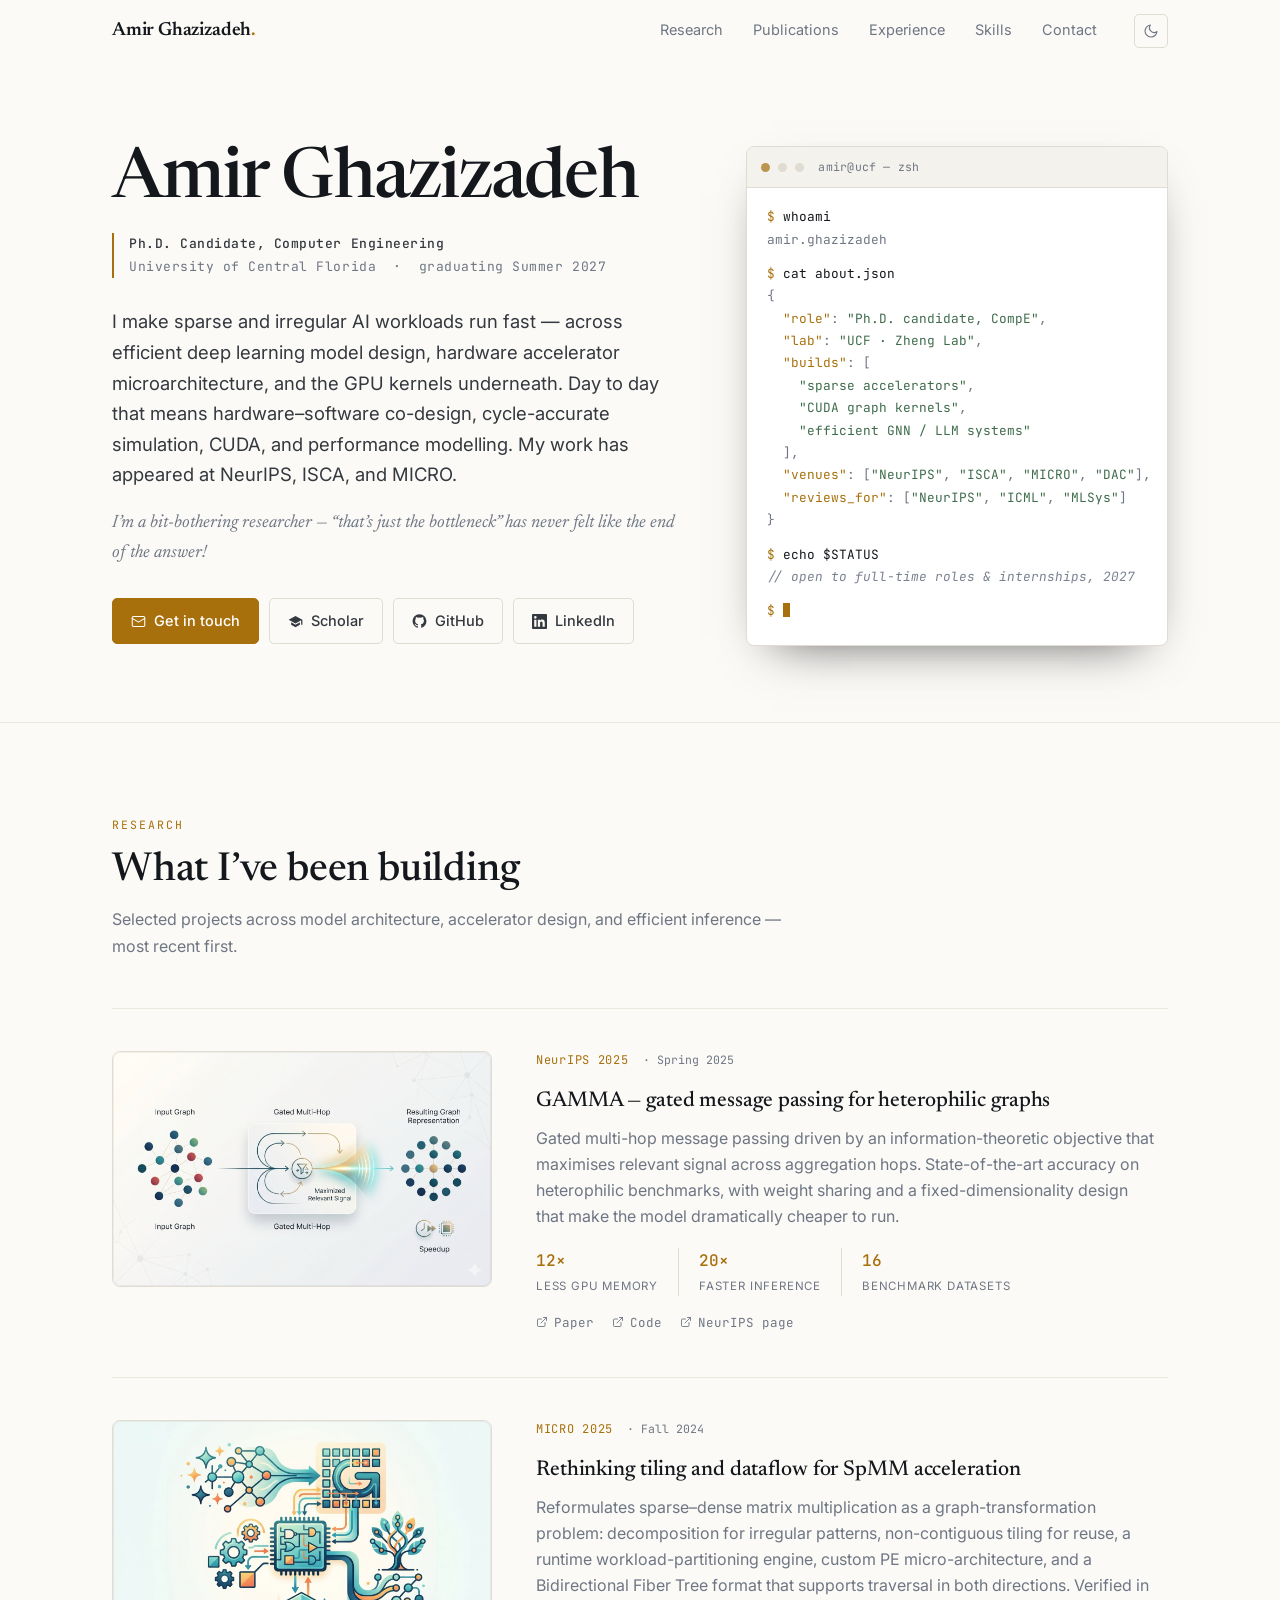
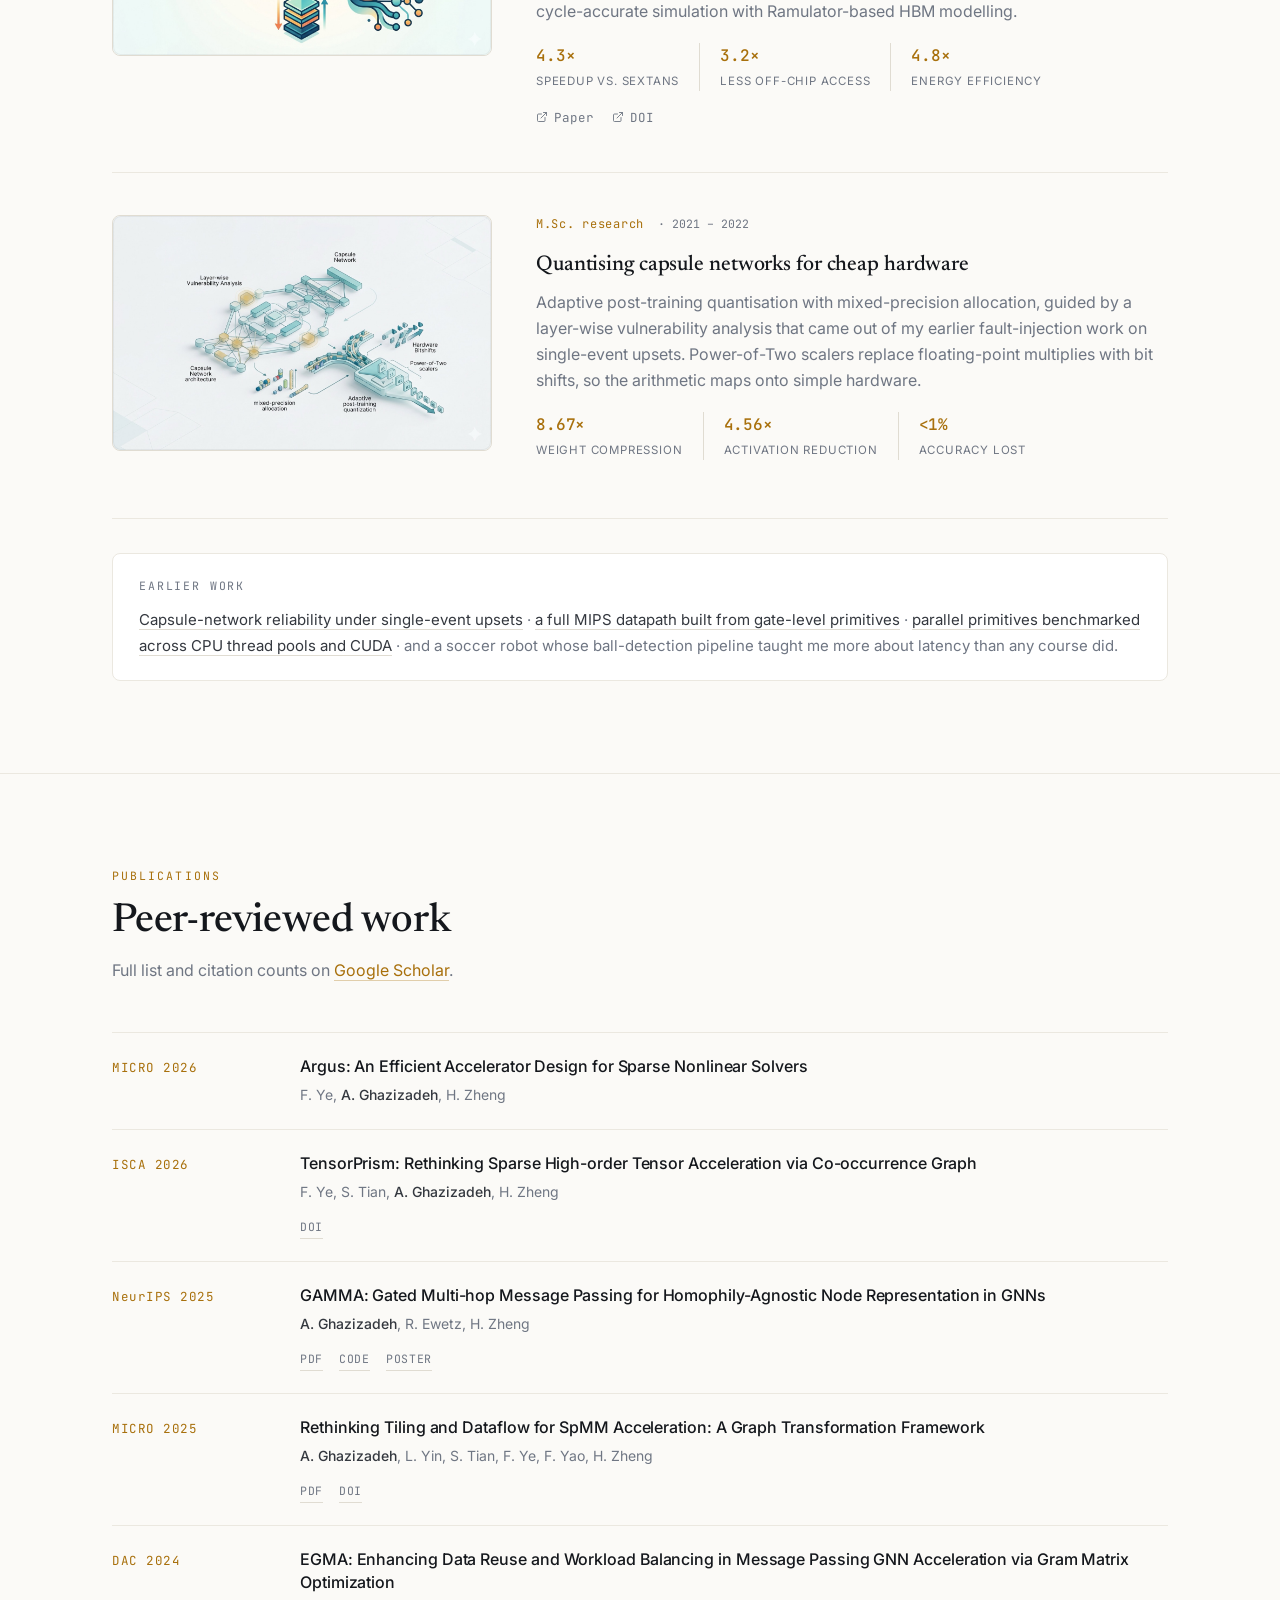
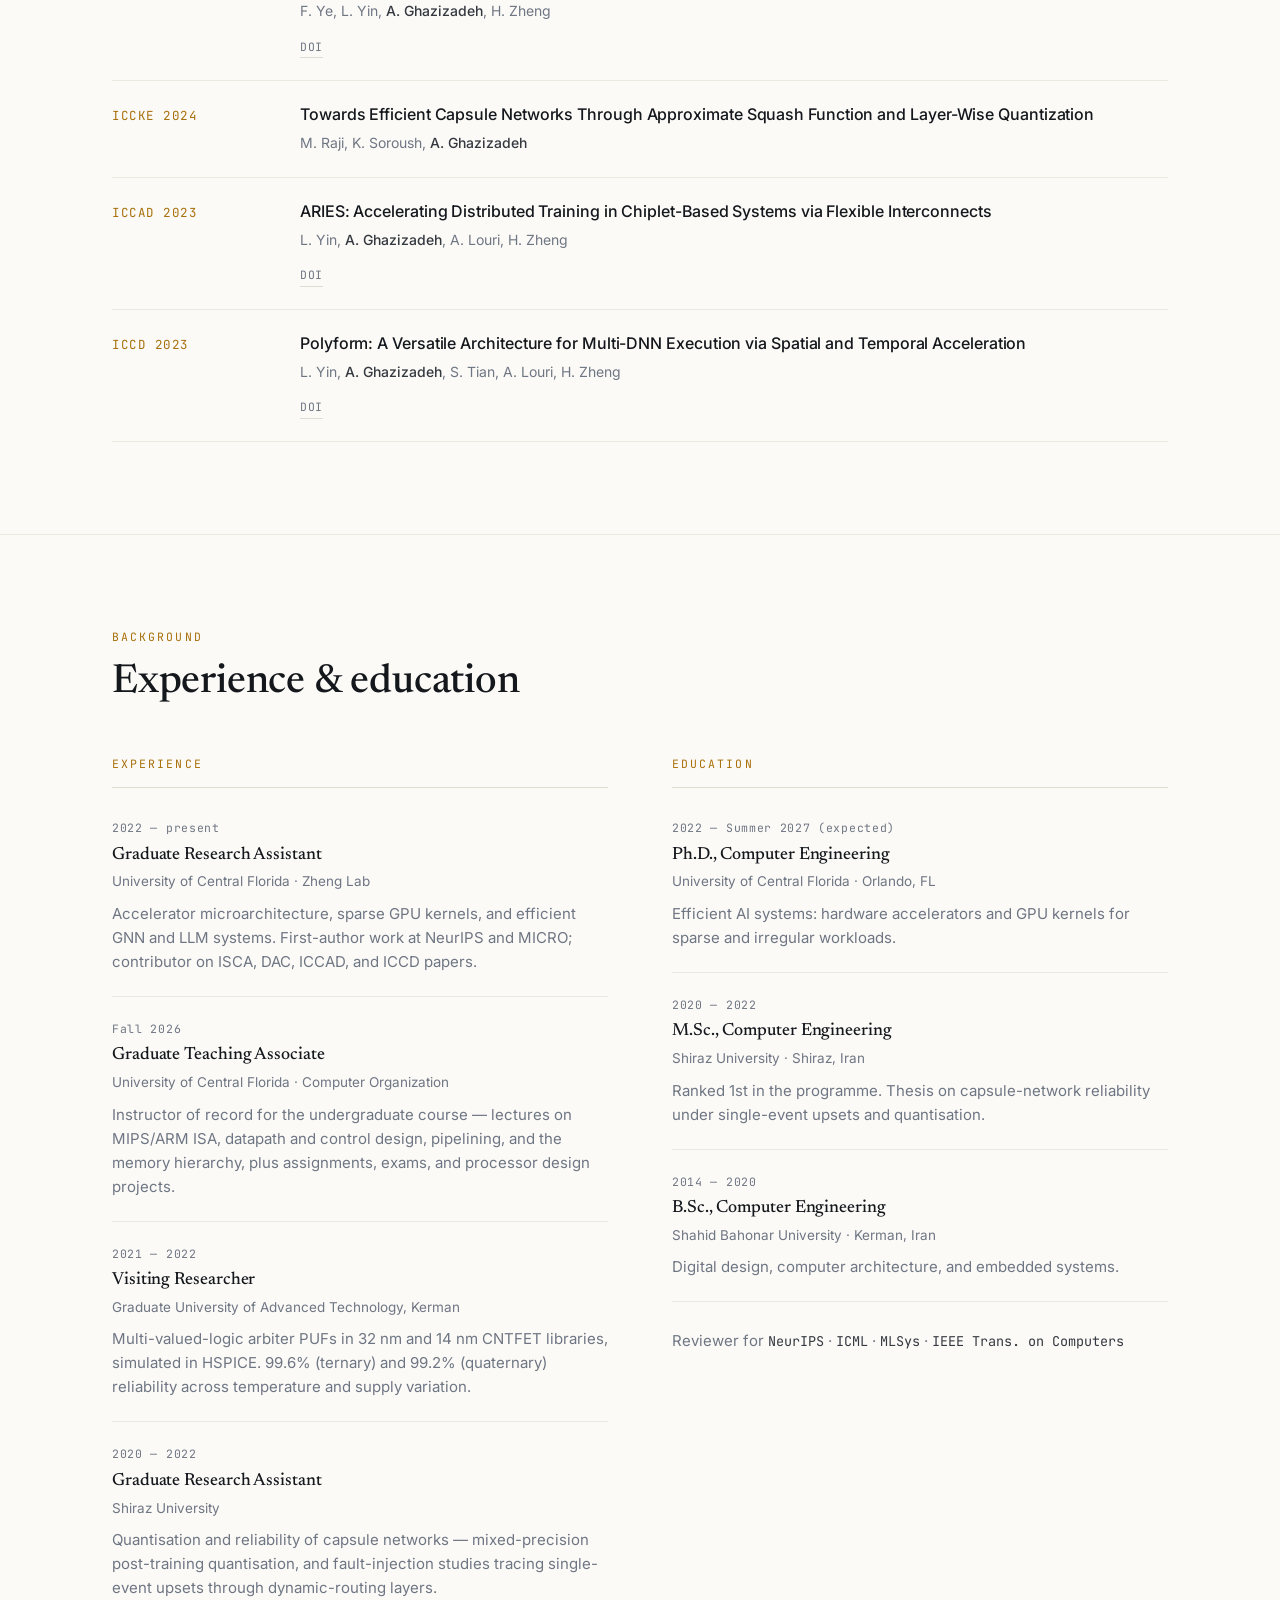
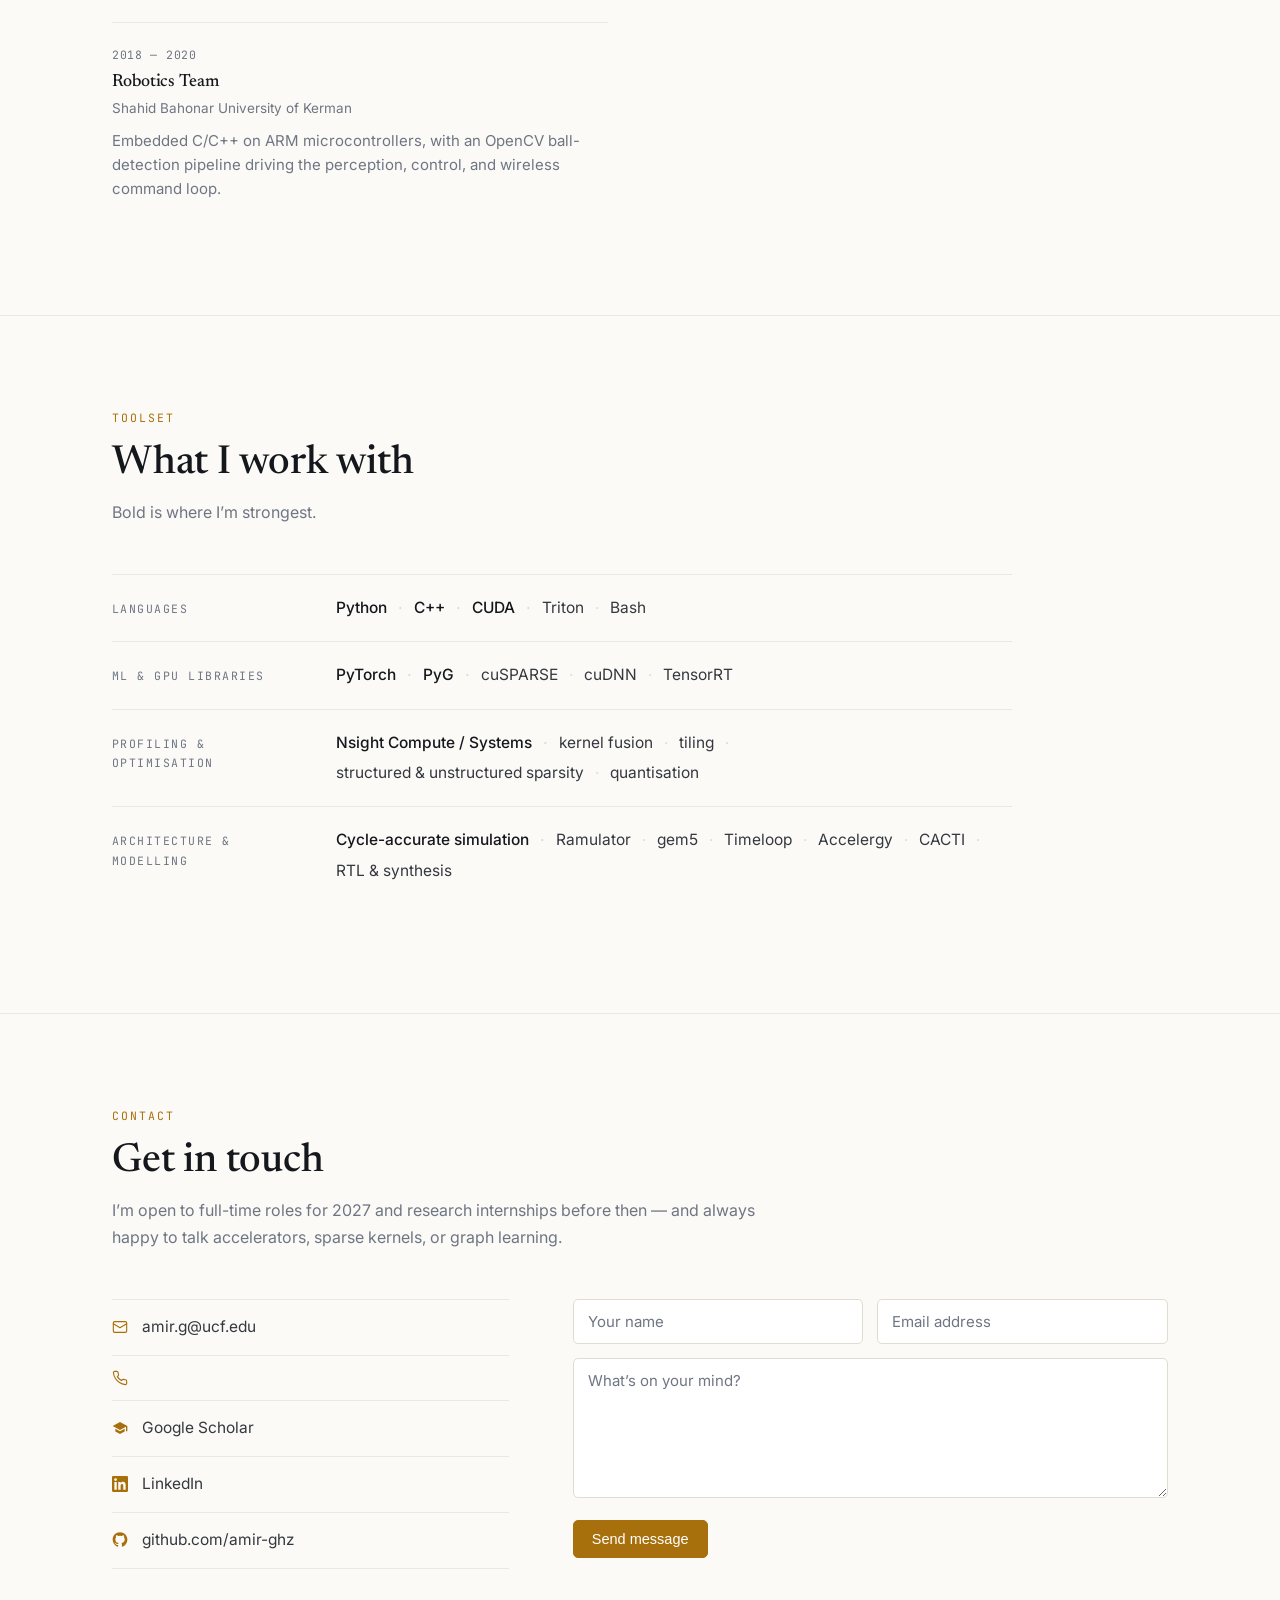
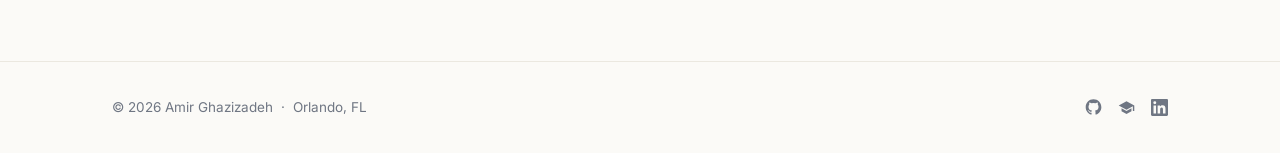
==== index.html @ ff856e24 "Restore project figures in the research section Bring the illustrations back as framed figures besid" ====
<!doctype html>
<html lang="en" data-theme="light">
<head>
<meta charset="utf-8">
<meta name="viewport" content="width=device-width, initial-scale=1">
<title>Amir Ghazizadeh — Accelerators &amp; GPU Kernels for Sparse AI</title>
<meta name="description" content="Amir Ghazizadeh — Ph.D. candidate in Computer Engineering at UCF. Accelerator microarchitecture, CUDA kernels, and hardware-software co-design for sparse and irregular AI workloads. Published at NeurIPS, ISCA, and MICRO.">
<meta name="author" content="Amir Ghazizadeh">
<link rel="canonical" href="https://amir-ghz.github.io/">

<meta property="og:type" content="profile">
<meta property="og:title" content="Amir Ghazizadeh — Accelerators &amp; GPU Kernels for Sparse AI">
<meta property="og:description" content="Ph.D. candidate in Computer Engineering at UCF. Accelerator microarchitecture, CUDA kernels, and HW/SW co-design for sparse AI workloads. NeurIPS, ISCA, MICRO.">
<meta property="og:url" content="https://amir-ghz.github.io/">
<meta name="twitter:card" content="summary">

<link rel="preconnect" href="https://fonts.googleapis.com">
<link rel="preconnect" href="https://fonts.gstatic.com" crossorigin>
<link rel="stylesheet" href="css/site.css">

<!-- set theme before paint to avoid a flash -->
<script>
  (function () {
    try {
      var s = localStorage.getItem('theme');
      if (s === 'light' || s === 'dark') document.documentElement.setAttribute('data-theme', s);
    } catch (e) {}
  })();
</script>

<script type="application/ld+json">
{
  "@context": "https://schema.org",
  "@type": "Person",
  "name": "Amir Ghazizadeh",
  "jobTitle": "Ph.D. Candidate in Computer Engineering",
  "email": "mailto:amir.g@ucf.edu",
  "url": "https://amir-ghz.github.io/",
  "affiliation": { "@type": "CollegeOrUniversity", "name": "University of Central Florida" },
  "knowsAbout": ["Hardware accelerators", "GPU kernel optimization", "Graph neural networks", "Sparse linear algebra", "Computer architecture"],
  "sameAs": [
    "https://github.com/amir-ghz",
    "https://scholar.google.com/citations?user=t_zFY7AAAAAJ",
    "https://www.linkedin.com/in/amir-ghazizadeh-62a76a17a"
  ]
}
</script>
</head>

<body>
<a class="skip-link" href="#main">Skip to content</a>

<!-- ====================================================== NAV -->
<header class="nav" id="nav">
  <div class="wrap nav-inner">
    <a class="brand" href="#top">Amir Ghazizadeh<span class="dot">.</span></a>

    <nav class="nav-links" id="navLinks" aria-label="Sections">
      <a href="#research">Research</a>
      <a href="#publications">Publications</a>
      <a href="#experience">Experience</a>
      <a href="#skills">Skills</a>
      <a href="#contact">Contact</a>
    </nav>

    <div class="nav-actions">
      <button class="icon-btn" id="themeBtn" type="button" aria-label="Switch colour theme">
        <svg class="sun" viewBox="0 0 24 24" fill="none" stroke="currentColor" stroke-width="1.7" stroke-linecap="round"><circle cx="12" cy="12" r="4"/><path d="M12 2v2M12 20v2M4.9 4.9l1.4 1.4M17.7 17.7l1.4 1.4M2 12h2M20 12h2M6.3 17.7l-1.4 1.4M19.1 4.9l-1.4 1.4"/></svg>
        <svg class="moon" viewBox="0 0 24 24" fill="none" stroke="currentColor" stroke-width="1.7" stroke-linecap="round" stroke-linejoin="round"><path d="M21 12.8A9 9 0 1 1 11.2 3a7 7 0 0 0 9.8 9.8z"/></svg>
      </button>
      <button class="icon-btn nav-toggle" id="navToggle" type="button" aria-label="Menu" aria-expanded="false" aria-controls="navLinks">
        <svg viewBox="0 0 24 24" fill="none" stroke="currentColor" stroke-width="1.8" stroke-linecap="round"><path d="M3 6h18M3 12h18M3 18h18"/></svg>
      </button>
    </div>
  </div>
</header>

<main id="main">
<span id="top"></span>

<!-- ====================================================== HERO -->
<section class="hero">
  <div class="wrap">
    <div class="hero-grid">

      <div class="reveal">
        <h1 class="hero-name">Amir Ghazizadeh</h1>

        <p class="hero-role">
          <strong>Ph.D. Candidate, Computer Engineering</strong><br>
          University of Central Florida &nbsp;·&nbsp; graduating Summer 2027
        </p>

        <p class="hero-lede">
          I make sparse and irregular AI workloads run fast — across efficient deep learning
          model design, hardware accelerator microarchitecture, and the GPU kernels underneath.
          Day to day that means hardware&ndash;software co-design, cycle-accurate simulation,
          CUDA, and performance modelling. My work has appeared at NeurIPS, ISCA, and MICRO.
        </p>

        <p class="hero-aside">
          I&rsquo;m a bit-bothering researcher &mdash; &ldquo;that&rsquo;s just the bottleneck&rdquo;
          has never felt like the end of the answer!
        </p>

        <div class="btn-row">
          <a class="btn btn-primary" href="mailto:amir.g@ucf.edu">
            <svg viewBox="0 0 24 24" fill="none" stroke="currentColor" stroke-width="1.7" stroke-linecap="round" stroke-linejoin="round"><rect x="2" y="4" width="20" height="16" rx="2"/><path d="m22 7-10 6L2 7"/></svg>
            Get in touch
          </a>
          <a class="btn" href="https://scholar.google.com/citations?user=t_zFY7AAAAAJ&hl=en" target="_blank" rel="noopener">
            <svg viewBox="0 0 24 24" fill="currentColor"><path d="M12 3 1 9l11 6 9-4.91V17h2V9L12 3zM5 13.18v4L12 21l7-3.82v-4L12 17l-7-3.82z"/></svg>
            Scholar
          </a>
          <a class="btn" href="https://github.com/amir-ghz" target="_blank" rel="noopener">
            <svg viewBox="0 0 24 24" fill="currentColor"><path d="M12 .5C5.73.5.99 5.24.99 11.5c0 4.86 3.15 8.98 7.52 10.44.55.1.75-.24.75-.53v-2.06c-3.06.67-3.71-1.31-3.71-1.31-.5-1.28-1.23-1.62-1.23-1.62-1-.69.08-.67.08-.67 1.11.08 1.69 1.14 1.69 1.14.98 1.69 2.58 1.2 3.21.92.1-.71.39-1.2.7-1.48-2.44-.28-5.01-1.22-5.01-5.44 0-1.2.43-2.19 1.13-2.96-.11-.28-.49-1.4.11-2.92 0 0 .93-.3 3.04 1.13a10.5 10.5 0 0 1 5.54 0c2.11-1.43 3.04-1.13 3.04-1.13.6 1.52.22 2.64.11 2.92.7.77 1.13 1.76 1.13 2.96 0 4.23-2.58 5.16-5.03 5.43.4.34.75 1.02.75 2.06v3.05c0 .29.2.64.76.53 4.36-1.46 7.51-5.58 7.51-10.44C23.01 5.24 18.27.5 12 .5z"/></svg>
            GitHub
          </a>
          <a class="btn" href="https://www.linkedin.com/in/amir-ghazizadeh-62a76a17a" target="_blank" rel="noopener">
            <svg viewBox="0 0 24 24" fill="currentColor"><path d="M20.45 20.45h-3.55v-5.57c0-1.33-.03-3.04-1.85-3.04-1.85 0-2.13 1.45-2.13 2.94v5.67H9.36V9h3.41v1.56h.05c.47-.9 1.64-1.85 3.37-1.85 3.6 0 4.27 2.37 4.27 5.46v6.28zM5.34 7.43a2.06 2.06 0 1 1 0-4.12 2.06 2.06 0 0 1 0 4.12zM7.12 20.45H3.56V9h3.56v11.45zM22.22 0H1.77C.79 0 0 .77 0 1.72v20.56C0 23.23.79 24 1.77 24h20.45C23.2 24 24 23.23 24 22.28V1.72C24 .77 23.2 0 22.22 0z"/></svg>
            LinkedIn
          </a>
        </div>
      </div>

      <!-- the one playful object on the page -->
      <div class="reveal">
        <div class="terminal">
          <div class="terminal-bar">
            <i></i><i></i><i></i>
            <span>amir@ucf — zsh</span>
          </div>
          <div class="terminal-body">
<div><span class="ps">$</span> <span class="cmd">whoami</span></div>
<div class="out">amir.ghazizadeh</div>
<div class="sp"></div>
<div><span class="ps">$</span> <span class="cmd">cat about.json</span></div>
<div class="out">{</div>
<div class="out">  <span class="key">"role"</span>: <span class="str">"Ph.D. candidate, CompE"</span>,</div>
<div class="out">  <span class="key">"lab"</span>: <span class="str">"UCF · Zheng Lab"</span>,</div>
<div class="out">  <span class="key">"builds"</span>: [</div>
<div class="out">    <span class="str">"sparse accelerators"</span>,</div>
<div class="out">    <span class="str">"CUDA graph kernels"</span>,</div>
<div class="out">    <span class="str">"efficient GNN / LLM systems"</span></div>
<div class="out">  ],</div>
<div class="out">  <span class="key">"venues"</span>: [<span class="str">"NeurIPS"</span>, <span class="str">"ISCA"</span>, <span class="str">"MICRO"</span>, <span class="str">"DAC"</span>],</div>
<div class="out">  <span class="key">"reviews_for"</span>: [<span class="str">"NeurIPS"</span>, <span class="str">"ICML"</span>, <span class="str">"MLSys"</span>]</div>
<div class="out">}</div>
<div class="sp"></div>
<div><span class="ps">$</span> <span class="cmd">echo $STATUS</span></div>
<div class="out"><span class="com">// open to full-time roles &amp; internships, 2027</span></div>
<div class="sp"></div>
<div><span class="ps">$</span> <span class="caret"></span></div>
          </div>
        </div>
      </div>

    </div>

  </div>
</section>

<!-- ====================================================== RESEARCH -->
<section class="section" id="research">
  <div class="wrap">
    <div class="section-head reveal">
      <span class="eyebrow">Research</span>
      <h2 class="section-title">What I&rsquo;ve been building</h2>
      <p class="section-note">Selected projects across model architecture, accelerator design, and efficient inference — most recent first.</p>
    </div>




    <article class="work reveal">
      <div class="work-thumb">
        <img src="images/project/p-gnn-heterophilic.jpg" alt="Diagram of the GAMMA pipeline: an input graph feeds a gated multi-hop stage that maximises relevant signal, producing a compact graph representation." width="1400" height="870" loading="lazy" decoding="async">
      </div>
      <div class="work-body">
        <p class="work-meta"><span class="work-venue">NeurIPS 2025</span><span class="work-when">Spring 2025</span></p>
        <h3>GAMMA &mdash; gated message passing for heterophilic graphs</h3>
        <p>Gated multi-hop message passing driven by an information-theoretic objective that maximises relevant signal across aggregation hops. State-of-the-art accuracy on heterophilic benchmarks, with weight sharing and a fixed-dimensionality design that make the model dramatically cheaper to run.</p>
        <ul class="metrics">
          <li><b>12&times;</b><span>Less GPU memory</span></li>
          <li><b>20&times;</b><span>Faster inference</span></li>
          <li><b>16</b><span>Benchmark datasets</span></li>
        </ul>
        <div class="work-links">
          <a href="PDFs/GAMMA.pdf" target="_blank" rel="noopener"><svg viewBox="0 0 24 24" fill="none" stroke="currentColor" stroke-width="1.8" stroke-linecap="round" stroke-linejoin="round"><path d="M18 13v6a2 2 0 0 1-2 2H5a2 2 0 0 1-2-2V8a2 2 0 0 1 2-2h6"/><path d="M15 3h6v6"/><path d="M10 14 21 3"/></svg>Paper</a>
          <a href="https://github.com/amir-ghz/GAMMA" target="_blank" rel="noopener"><svg viewBox="0 0 24 24" fill="none" stroke="currentColor" stroke-width="1.8" stroke-linecap="round" stroke-linejoin="round"><path d="M18 13v6a2 2 0 0 1-2 2H5a2 2 0 0 1-2-2V8a2 2 0 0 1 2-2h6"/><path d="M15 3h6v6"/><path d="M10 14 21 3"/></svg>Code</a>
          <a href="https://neurips.cc/virtual/2025/poster/117959" target="_blank" rel="noopener"><svg viewBox="0 0 24 24" fill="none" stroke="currentColor" stroke-width="1.8" stroke-linecap="round" stroke-linejoin="round"><path d="M18 13v6a2 2 0 0 1-2 2H5a2 2 0 0 1-2-2V8a2 2 0 0 1 2-2h6"/><path d="M15 3h6v6"/><path d="M10 14 21 3"/></svg>NeurIPS page</a>
        </div>
      </div>
    </article>

    <article class="work reveal">
      <div class="work-thumb">
        <img src="images/project/p-spmm-codesign.jpg" alt="Diagram of the SpMM acceleration flow: a sparse graph is transformed and tiled, then mapped onto a processing-element array and memory hierarchy." width="1400" height="870" loading="lazy" decoding="async">
      </div>
      <div class="work-body">
        <p class="work-meta"><span class="work-venue">MICRO 2025</span><span class="work-when">Fall 2024</span></p>
        <h3>Rethinking tiling and dataflow for SpMM acceleration</h3>
        <p>Reformulates sparse&ndash;dense matrix multiplication as a graph-transformation problem: decomposition for irregular patterns, non-contiguous tiling for reuse, a runtime workload-partitioning engine, custom PE micro-architecture, and a Bidirectional Fiber Tree format that supports traversal in both directions. Verified in cycle-accurate simulation with Ramulator-based HBM modelling.</p>
        <ul class="metrics">
          <li><b>4.3&times;</b><span>Speedup vs. Sextans</span></li>
          <li><b>3.2&times;</b><span>Less off-chip access</span></li>
          <li><b>4.8&times;</b><span>Energy efficiency</span></li>
        </ul>
        <div class="work-links">
          <a href="PDFs/micro25-Aquila.pdf" target="_blank" rel="noopener"><svg viewBox="0 0 24 24" fill="none" stroke="currentColor" stroke-width="1.8" stroke-linecap="round" stroke-linejoin="round"><path d="M18 13v6a2 2 0 0 1-2 2H5a2 2 0 0 1-2-2V8a2 2 0 0 1 2-2h6"/><path d="M15 3h6v6"/><path d="M10 14 21 3"/></svg>Paper</a>
          <a href="https://doi.org/10.1145/3725843.3756128" target="_blank" rel="noopener"><svg viewBox="0 0 24 24" fill="none" stroke="currentColor" stroke-width="1.8" stroke-linecap="round" stroke-linejoin="round"><path d="M18 13v6a2 2 0 0 1-2 2H5a2 2 0 0 1-2-2V8a2 2 0 0 1 2-2h6"/><path d="M15 3h6v6"/><path d="M10 14 21 3"/></svg>DOI</a>
        </div>
      </div>
    </article>

    <article class="work reveal">
      <div class="work-thumb">
        <img src="images/project/p-quantization.jpg" alt="Isometric diagram of capsule-network quantisation: layer-wise vulnerability analysis feeds mixed-precision allocation and Power-of-Two scalers that map onto hardware bit shifts." width="1400" height="870" loading="lazy" decoding="async">
      </div>
      <div class="work-body">
        <p class="work-meta"><span class="work-venue">M.Sc. research</span><span class="work-when">2021 &ndash; 2022</span></p>
        <h3>Quantising capsule networks for cheap hardware</h3>
        <p>Adaptive post-training quantisation with mixed-precision allocation, guided by a layer-wise vulnerability analysis that came out of my earlier fault-injection work on single-event upsets. Power-of-Two scalers replace floating-point multiplies with bit shifts, so the arithmetic maps onto simple hardware.</p>
        <ul class="metrics">
          <li><b>8.67&times;</b><span>Weight compression</span></li>
          <li><b>4.56&times;</b><span>Activation reduction</span></li>
          <li><b>&lt;1%</b><span>Accuracy lost</span></li>
        </ul>
      </div>
    </article>

    <div class="work-earlier reveal">
      <h4>Earlier work</h4>
      <p>
        <a href="https://github.com/amir-ghz/Capsule-Networks-Reliability" target="_blank" rel="noopener">Capsule-network reliability under single-event upsets</a> ·
        <a href="https://github.com/amir-ghz/MIPS-architecture-in-Proteus" target="_blank" rel="noopener">a full MIPS datapath built from gate-level primitives</a> ·
        <a href="https://github.com/amir-ghz/Multicore-and-GPU-Programming" target="_blank" rel="noopener">parallel primitives benchmarked across CPU thread pools and CUDA</a> ·
        and a soccer robot whose ball-detection pipeline taught me more about latency than any course did.
      </p>
    </div>
  </div>
</section>

<!-- ====================================================== PUBLICATIONS -->
<section class="section" id="publications">
  <div class="wrap">
    <div class="section-head reveal">
      <span class="eyebrow">Publications</span>
      <h2 class="section-title">Peer-reviewed work</h2>
      <p class="section-note">Full list and citation counts on <a href="https://scholar.google.com/citations?user=t_zFY7AAAAAJ&hl=en" target="_blank" rel="noopener" style="color:var(--accent);border-bottom:1px solid var(--accent-line)">Google Scholar</a>.</p>
    </div>

    <div class="pubs reveal">

      <div class="pub">
        <span class="pub-venue">MICRO 2026</span>
        <div>
          <h3 class="pub-title">Argus: An Efficient Accelerator Design for Sparse Nonlinear Solvers</h3>
          <p class="pub-authors">F. Ye, <span class="self">A. Ghazizadeh</span>, H. Zheng</p>
        </div>
      </div>

      <div class="pub">
        <span class="pub-venue">ISCA 2026</span>
        <div>
          <h3 class="pub-title">TensorPrism: Rethinking Sparse High-order Tensor Acceleration via Co-occurrence Graph</h3>
          <p class="pub-authors">F. Ye, S. Tian, <span class="self">A. Ghazizadeh</span>, H. Zheng</p>
          <div class="pub-links"><a href="https://doi.org/10.1109/ISCA66397.2026.00035" target="_blank" rel="noopener">DOI</a></div>
        </div>
      </div>

      <div class="pub">
        <span class="pub-venue">NeurIPS 2025</span>
        <div>
          <h3 class="pub-title">GAMMA: Gated Multi-hop Message Passing for Homophily-Agnostic Node Representation in GNNs</h3>
          <p class="pub-authors"><span class="self">A. Ghazizadeh</span>, R. Ewetz, H. Zheng</p>
          <div class="pub-links">
            <a href="PDFs/GAMMA.pdf" target="_blank" rel="noopener">PDF</a>
            <a href="https://github.com/amir-ghz/GAMMA" target="_blank" rel="noopener">Code</a>
            <a href="https://neurips.cc/virtual/2025/poster/117959" target="_blank" rel="noopener">Poster</a>
          </div>
        </div>
      </div>

      <div class="pub">
        <span class="pub-venue">MICRO 2025</span>
        <div>
          <h3 class="pub-title">Rethinking Tiling and Dataflow for SpMM Acceleration: A Graph Transformation Framework</h3>
          <p class="pub-authors"><span class="self">A. Ghazizadeh</span>, L. Yin, S. Tian, F. Ye, F. Yao, H. Zheng</p>
          <div class="pub-links">
            <a href="PDFs/micro25-Aquila.pdf" target="_blank" rel="noopener">PDF</a>
            <a href="https://doi.org/10.1145/3725843.3756128" target="_blank" rel="noopener">DOI</a>
          </div>
        </div>
      </div>

      <div class="pub">
        <span class="pub-venue">DAC 2024</span>
        <div>
          <h3 class="pub-title">EGMA: Enhancing Data Reuse and Workload Balancing in Message Passing GNN Acceleration via Gram Matrix Optimization</h3>
          <p class="pub-authors">F. Ye, L. Yin, <span class="self">A. Ghazizadeh</span>, H. Zheng</p>
          <div class="pub-links"><a href="https://doi.org/10.1145/3649329.3655962" target="_blank" rel="noopener">DOI</a></div>
        </div>
      </div>

      <div class="pub">
        <span class="pub-venue">ICCKE 2024</span>
        <div>
          <h3 class="pub-title">Towards Efficient Capsule Networks Through Approximate Squash Function and Layer-Wise Quantization</h3>
          <p class="pub-authors">M. Raji, K. Soroush, <span class="self">A. Ghazizadeh</span></p>
        </div>
      </div>

      <div class="pub">
        <span class="pub-venue">ICCAD 2023</span>
        <div>
          <h3 class="pub-title">ARIES: Accelerating Distributed Training in Chiplet-Based Systems via Flexible Interconnects</h3>
          <p class="pub-authors">L. Yin, <span class="self">A. Ghazizadeh</span>, A. Louri, H. Zheng</p>
          <div class="pub-links"><a href="https://doi.org/10.1109/ICCAD57390.2023.10323955" target="_blank" rel="noopener">DOI</a></div>
        </div>
      </div>

      <div class="pub">
        <span class="pub-venue">ICCD 2023</span>
        <div>
          <h3 class="pub-title">Polyform: A Versatile Architecture for Multi-DNN Execution via Spatial and Temporal Acceleration</h3>
          <p class="pub-authors">L. Yin, <span class="self">A. Ghazizadeh</span>, S. Tian, A. Louri, H. Zheng</p>
          <div class="pub-links"><a href="https://doi.org/10.1109/ICCD58817.2023.00033" target="_blank" rel="noopener">DOI</a></div>
        </div>
      </div>

    </div>
  </div>
</section>

<!-- ====================================================== EXPERIENCE -->
<section class="section" id="experience">
  <div class="wrap">
    <div class="section-head reveal">
      <span class="eyebrow">Background</span>
      <h2 class="section-title">Experience &amp; education</h2>
    </div>

    <div class="cols">

      <div class="reveal">
        <h3 class="col-title">Experience</h3>

        <div class="entry">
          <span class="entry-when">2022 — present</span>
          <h4>Graduate Research Assistant</h4>
          <span class="org">University of Central Florida · Zheng Lab</span>
          <p>Accelerator microarchitecture, sparse GPU kernels, and efficient GNN and LLM systems. First-author work at NeurIPS and MICRO; contributor on ISCA, DAC, ICCAD, and ICCD papers.</p>
        </div>

        <div class="entry">
          <span class="entry-when">Fall 2026</span>
          <h4>Graduate Teaching Associate</h4>
          <span class="org">University of Central Florida · Computer Organization</span>
          <p>Instructor of record for the undergraduate course — lectures on MIPS/ARM ISA, datapath and control design, pipelining, and the memory hierarchy, plus assignments, exams, and processor design projects.</p>
        </div>

        <div class="entry">
          <span class="entry-when">2021 — 2022</span>
          <h4>Visiting Researcher</h4>
          <span class="org">Graduate University of Advanced Technology, Kerman</span>
          <p>Multi-valued-logic arbiter PUFs in 32&nbsp;nm and 14&nbsp;nm CNTFET libraries, simulated in HSPICE. 99.6% (ternary) and 99.2% (quaternary) reliability across temperature and supply variation.</p>
        </div>

        <div class="entry">
          <span class="entry-when">2020 — 2022</span>
          <h4>Graduate Research Assistant</h4>
          <span class="org">Shiraz University</span>
          <p>Quantisation and reliability of capsule networks — mixed-precision post-training quantisation, and fault-injection studies tracing single-event upsets through dynamic-routing layers.</p>
        </div>

        <div class="entry">
          <span class="entry-when">2018 — 2020</span>
          <h4>Robotics Team</h4>
          <span class="org">Shahid Bahonar University of Kerman</span>
          <p>Embedded C/C++ on ARM microcontrollers, with an OpenCV ball-detection pipeline driving the perception, control, and wireless command loop.</p>
        </div>
      </div>

      <div class="reveal">
        <h3 class="col-title">Education</h3>

        <div class="entry">
          <span class="entry-when">2022 — Summer 2027 (expected)</span>
          <h4>Ph.D., Computer Engineering</h4>
          <span class="org">University of Central Florida · Orlando, FL</span>
          <p>Efficient AI systems: hardware accelerators and GPU kernels for sparse and irregular workloads.</p>
        </div>

        <div class="entry">
          <span class="entry-when">2020 — 2022</span>
          <h4>M.Sc., Computer Engineering</h4>
          <span class="org">Shiraz University · Shiraz, Iran</span>
          <p>Ranked 1st in the programme. Thesis on capsule-network reliability under single-event upsets and quantisation.</p>
        </div>

        <div class="entry">
          <span class="entry-when">2014 — 2020</span>
          <h4>B.Sc., Computer Engineering</h4>
          <span class="org">Shahid Bahonar University · Kerman, Iran</span>
          <p>Digital design, computer architecture, and embedded systems.</p>
        </div>

        <div class="service">
          <p>Reviewer for
            <span class="v">NeurIPS</span> ·
            <span class="v">ICML</span> ·
            <span class="v">MLSys</span> ·
            <span class="v">IEEE Trans. on Computers</span>
          </p>
        </div>
      </div>

    </div>
  </div>
</section>

<!-- ====================================================== SKILLS -->
<section class="section" id="skills">
  <div class="wrap">
    <div class="section-head reveal">
      <span class="eyebrow">Toolset</span>
      <h2 class="section-title">What I work with</h2>
      <p class="section-note">Bold is where I&rsquo;m strongest.</p>
    </div>

    <dl class="skills reveal">
      <div class="skill">
        <dt>Languages</dt>
        <dd><span class="on">Python</span><span class="on">C++</span><span class="on">CUDA</span><span>Triton</span><span>Bash</span></dd>
      </div>
      <div class="skill">
        <dt>ML &amp; GPU libraries</dt>
        <dd><span class="on">PyTorch</span><span class="on">PyG</span><span>cuSPARSE</span><span>cuDNN</span><span>TensorRT</span></dd>
      </div>
      <div class="skill">
        <dt>Profiling &amp; optimisation</dt>
        <dd><span class="on">Nsight Compute / Systems</span><span>kernel fusion</span><span>tiling</span><span>structured &amp; unstructured sparsity</span><span>quantisation</span></dd>
      </div>
      <div class="skill">
        <dt>Architecture &amp; modelling</dt>
        <dd><span class="on">Cycle-accurate simulation</span><span>Ramulator</span><span>gem5</span><span>Timeloop</span><span>Accelergy</span><span>CACTI</span><span>RTL &amp; synthesis</span></dd>
      </div>
    </dl>
  </div>
</section>

<!-- ====================================================== CONTACT -->
<section class="section" id="contact">
  <div class="wrap">
    <div class="section-head reveal">
      <span class="eyebrow">Contact</span>
      <h2 class="section-title">Get in touch</h2>
      <p class="section-note">I&rsquo;m open to full-time roles for 2027 and research internships before then — and always happy to talk accelerators, sparse kernels, or graph learning.</p>
    </div>

    <div class="contact-grid">
      <div class="reveal">
        <ul class="contact-list">
          <li>
            <svg viewBox="0 0 24 24" fill="none" stroke="currentColor" stroke-width="1.7" stroke-linecap="round" stroke-linejoin="round"><rect x="2" y="4" width="20" height="16" rx="2"/><path d="m22 7-10 6L2 7"/></svg>
            <a href="mailto:amir.g@ucf.edu">amir.g@ucf.edu</a>
          </li>
          <li>
            <svg viewBox="0 0 24 24" fill="none" stroke="currentColor" stroke-width="1.7" stroke-linecap="round" stroke-linejoin="round"><path d="M22 16.9v3a2 2 0 0 1-2.2 2 19.8 19.8 0 0 1-8.6-3.1 19.5 19.5 0 0 1-6-6A19.8 19.8 0 0 1 2.1 4.2 2 2 0 0 1 4.1 2h3a2 2 0 0 1 2 1.7c.1 1 .3 1.9.6 2.8a2 2 0 0 1-.4 2.1L8 9.9a16 16 0 0 0 6 6l1.3-1.3a2 2 0 0 1 2.1-.5c.9.3 1.8.5 2.8.6a2 2 0 0 1 1.8 2.1z"/></svg>
            <a href="tel:"></a>
          </li>
          <li>
            <svg viewBox="0 0 24 24" fill="currentColor"><path d="M12 3 1 9l11 6 9-4.91V17h2V9L12 3zM5 13.18v4L12 21l7-3.82v-4L12 17l-7-3.82z"/></svg>
            <a href="https://scholar.google.com/citations?user=t_zFY7AAAAAJ&hl=en" target="_blank" rel="noopener">Google Scholar</a>
          </li>
          <li>
            <svg viewBox="0 0 24 24" fill="currentColor"><path d="M20.45 20.45h-3.55v-5.57c0-1.33-.03-3.04-1.85-3.04-1.85 0-2.13 1.45-2.13 2.94v5.67H9.36V9h3.41v1.56h.05c.47-.9 1.64-1.85 3.37-1.85 3.6 0 4.27 2.37 4.27 5.46v6.28zM5.34 7.43a2.06 2.06 0 1 1 0-4.12 2.06 2.06 0 0 1 0 4.12zM7.12 20.45H3.56V9h3.56v11.45zM22.22 0H1.77C.79 0 0 .77 0 1.72v20.56C0 23.23.79 24 1.77 24h20.45C23.2 24 24 23.23 24 22.28V1.72C24 .77 23.2 0 22.22 0z"/></svg>
            <a href="https://www.linkedin.com/in/amir-ghazizadeh-62a76a17a" target="_blank" rel="noopener">LinkedIn</a>
          </li>
          <li>
            <svg viewBox="0 0 24 24" fill="currentColor"><path d="M12 .5C5.73.5.99 5.24.99 11.5c0 4.86 3.15 8.98 7.52 10.44.55.1.75-.24.75-.53v-2.06c-3.06.67-3.71-1.31-3.71-1.31-.5-1.28-1.23-1.62-1.23-1.62-1-.69.08-.67.08-.67 1.11.08 1.69 1.14 1.69 1.14.98 1.69 2.58 1.2 3.21.92.1-.71.39-1.2.7-1.48-2.44-.28-5.01-1.22-5.01-5.44 0-1.2.43-2.19 1.13-2.96-.11-.28-.49-1.4.11-2.92 0 0 .93-.3 3.04 1.13a10.5 10.5 0 0 1 5.54 0c2.11-1.43 3.04-1.13 3.04-1.13.6 1.52.22 2.64.11 2.92.7.77 1.13 1.76 1.13 2.96 0 4.23-2.58 5.16-5.03 5.43.4.34.75 1.02.75 2.06v3.05c0 .29.2.64.76.53 4.36-1.46 7.51-5.58 7.51-10.44C23.01 5.24 18.27.5 12 .5z"/></svg>
            <a href="https://github.com/amir-ghz" target="_blank" rel="noopener">github.com/amir-ghz</a>
          </li>
        </ul>
      </div>

      <div class="contact-form reveal">
        <form action="https://formspree.io/f/xeqvbdno" method="post" class="form-grid">
          <div>
            <label class="sr-only" for="name">Name</label>
            <input class="field" type="text" name="name" id="name" placeholder="Your name" required>
          </div>
          <div>
            <label class="sr-only" for="email">Email</label>
            <input class="field" type="email" name="email" id="email" placeholder="Email address" required>
          </div>
          <div class="full">
            <label class="sr-only" for="message">Message</label>
            <textarea class="field" name="message" id="message" rows="6" placeholder="What&rsquo;s on your mind?" required></textarea>
          </div>
          <div class="full">
            <button class="btn btn-primary" type="submit">Send message</button>
          </div>
        </form>
      </div>
    </div>
  </div>
</section>
</main>

<!-- ====================================================== FOOTER -->
<footer class="footer">
  <div class="wrap footer-inner">
    <span>&copy; <span id="yr">2026</span> Amir Ghazizadeh &nbsp;·&nbsp; Orlando, FL</span>
    <div class="footer-social">
      <a href="https://github.com/amir-ghz" target="_blank" rel="noopener" aria-label="GitHub"><svg viewBox="0 0 24 24" fill="currentColor"><path d="M12 .5C5.73.5.99 5.24.99 11.5c0 4.86 3.15 8.98 7.52 10.44.55.1.75-.24.75-.53v-2.06c-3.06.67-3.71-1.31-3.71-1.31-.5-1.28-1.23-1.62-1.23-1.62-1-.69.08-.67.08-.67 1.11.08 1.69 1.14 1.69 1.14.98 1.69 2.58 1.2 3.21.92.1-.71.39-1.2.7-1.48-2.44-.28-5.01-1.22-5.01-5.44 0-1.2.43-2.19 1.13-2.96-.11-.28-.49-1.4.11-2.92 0 0 .93-.3 3.04 1.13a10.5 10.5 0 0 1 5.54 0c2.11-1.43 3.04-1.13 3.04-1.13.6 1.52.22 2.64.11 2.92.7.77 1.13 1.76 1.13 2.96 0 4.23-2.58 5.16-5.03 5.43.4.34.75 1.02.75 2.06v3.05c0 .29.2.64.76.53 4.36-1.46 7.51-5.58 7.51-10.44C23.01 5.24 18.27.5 12 .5z"/></svg></a>
      <a href="https://scholar.google.com/citations?user=t_zFY7AAAAAJ&hl=en" target="_blank" rel="noopener" aria-label="Google Scholar"><svg viewBox="0 0 24 24" fill="currentColor"><path d="M12 3 1 9l11 6 9-4.91V17h2V9L12 3zM5 13.18v4L12 21l7-3.82v-4L12 17l-7-3.82z"/></svg></a>
      <a href="https://www.linkedin.com/in/amir-ghazizadeh-62a76a17a" target="_blank" rel="noopener" aria-label="LinkedIn"><svg viewBox="0 0 24 24" fill="currentColor"><path d="M20.45 20.45h-3.55v-5.57c0-1.33-.03-3.04-1.85-3.04-1.85 0-2.13 1.45-2.13 2.94v5.67H9.36V9h3.41v1.56h.05c.47-.9 1.64-1.85 3.37-1.85 3.6 0 4.27 2.37 4.27 5.46v6.28zM5.34 7.43a2.06 2.06 0 1 1 0-4.12 2.06 2.06 0 0 1 0 4.12zM7.12 20.45H3.56V9h3.56v11.45zM22.22 0H1.77C.79 0 0 .77 0 1.72v20.56C0 23.23.79 24 1.77 24h20.45C23.2 24 24 23.23 24 22.28V1.72C24 .77 23.2 0 22.22 0z"/></svg></a>
    </div>
  </div>
</footer>

<script src="js/site.js"></script>
</body>
</html>
---- css/site.css ----
/* ==========================================================================
   Amir Ghazizadeh — personal site
   Aesthetic: technical report. Rules instead of glows, numbers instead of
   clipart, one accent colour, serif display + mono for data.
   ========================================================================== */

@import url("https://fonts.googleapis.com/css2?family=Newsreader:opsz,wght@6..72,400;6..72,500;6..72,600&family=Inter:wght@400;500;600&family=JetBrains+Mono:wght@400;500&display=swap");

/* --------------------------------------------------------------------------
   1. Tokens
   -------------------------------------------------------------------------- */
:root {
  --ink:        #0c0e12;
  --ink-2:      #12151b;
  --ink-3:      #171b23;
  --line:       #242935;
  --line-soft:  #1a1e27;
  --paper:      #dfe3ea;
  --paper-hi:   #f6f7f9;
  --paper-lo:   #8c95a5;

  /* Single accent. Swap this one line to reskin the whole site.
     Alternates: #7cc4a4 (sage)  #9db4d6 (slate blue)  #d98466 (terracotta) */
  --accent:     #f0b429;
  --accent-ink: #0c0e12;
  --accent-wash: rgba(240,180,41,.10);
  --accent-line: rgba(240,180,41,.34);

  /* terminal card only — the one place colour is allowed to play */
  --term-key: #f0b429;
  --term-str: #9ec7a8;
  --term-com: #7a8496;

  --serif: "Newsreader", Georgia, "Times New Roman", serif;
  --sans:  "Inter", system-ui, -apple-system, "Segoe UI", Roboto, sans-serif;
  --mono:  "JetBrains Mono", ui-monospace, SFMono-Regular, Menlo, Consolas, monospace;

  --wrap: 1120px;
  --nav-h: 62px;
  --ease: cubic-bezier(.22,.61,.36,1);
}

[data-theme="light"] {
  --ink:        #fbfaf7;   /* warm paper, not blue-white */
  --ink-2:      #ffffff;
  --ink-3:      #f4f2ec;
  --line:       #e0dcd2;
  --line-soft:  #ebe8e0;
  --paper:      #34383f;
  --paper-hi:   #14171c;
  --paper-lo:   #6f7683;

  --accent:     #a8700c;
  --accent-ink: #ffffff;
  --accent-wash: rgba(168,112,12,.09);
  --accent-line: rgba(168,112,12,.32);

  --term-key: #a8700c;
  --term-str: #3f6b4c;
  --term-com: #7b8290;
}

/* --------------------------------------------------------------------------
   2. Base
   -------------------------------------------------------------------------- */
*, *::before, *::after { box-sizing: border-box; }

html { -webkit-text-size-adjust: 100%; scroll-behavior: smooth; scroll-padding-top: calc(var(--nav-h) + 24px); }

body {
  margin: 0;
  background: var(--ink);
  color: var(--paper);
  font-family: var(--sans);
  font-size: 16.5px;
  line-height: 1.68;
  -webkit-font-smoothing: antialiased;
  -moz-osx-font-smoothing: grayscale;
  overflow-x: clip;
  transition: background .3s var(--ease), color .3s var(--ease);
}

h1, h2, h3, h4 {
  font-family: var(--serif);
  color: var(--paper-hi);
  font-weight: 500;
  letter-spacing: -.005em;
  margin: 0;
}

p { margin: 0 0 1em; }
p:last-child { margin-bottom: 0; }

a { color: inherit; text-decoration: none; }

ul { margin: 0; padding: 0; list-style: none; }

img { max-width: 100%; height: auto; display: block; }

::selection { background: var(--accent); color: var(--accent-ink); }

:focus-visible {
  outline: 2px solid var(--accent);
  outline-offset: 3px;
  border-radius: 2px;
}

.wrap { width: 100%; max-width: var(--wrap); margin: 0 auto; padding: 0 32px; }

.sr-only {
  position: absolute; width: 1px; height: 1px; padding: 0; margin: -1px;
  overflow: hidden; clip: rect(0,0,0,0); white-space: nowrap; border: 0;
}

.skip-link {
  position: absolute; top: -100px; left: 16px; z-index: 200;
  background: var(--accent); color: var(--accent-ink);
  padding: 10px 16px; border-radius: 4px; font-size: 14px; font-weight: 500;
}
.skip-link:focus { top: 12px; }

/* --------------------------------------------------------------------------
   3. Section furniture
   -------------------------------------------------------------------------- */
.section { padding: 92px 0; border-top: 1px solid var(--line-soft); }
.section:first-of-type { border-top: 0; }

.section-head { margin-bottom: 48px; max-width: 680px; }

.eyebrow {
  font-family: var(--mono);
  font-size: 11.5px;
  letter-spacing: .18em;
  text-transform: uppercase;
  color: var(--accent);
  display: block;
  margin-bottom: 14px;
}

.section-title {
  font-size: clamp(1.85rem, 3.4vw, 2.5rem);
  line-height: 1.15;
  margin-bottom: 12px;
}

.section-note {
  color: var(--paper-lo);
  font-size: 16px;
  margin: 0;
}

/* --------------------------------------------------------------------------
   4. Navigation — sticky, always visible
   -------------------------------------------------------------------------- */
.nav {
  position: sticky;
  top: 0;
  z-index: 100;
  height: var(--nav-h);
  background: color-mix(in srgb, var(--ink) 86%, transparent);
  -webkit-backdrop-filter: saturate(160%) blur(14px);
  backdrop-filter: saturate(160%) blur(14px);
  border-bottom: 1px solid transparent;
  transition: border-color .25s var(--ease), background .25s var(--ease);
}
.nav.is-stuck { border-bottom-color: var(--line); }

.nav-inner {
  height: 100%;
  display: flex;
  align-items: center;
  justify-content: space-between;
  gap: 24px;
}

.brand {
  font-family: var(--serif);
  font-size: 19px;
  font-weight: 600;
  color: var(--paper-hi);
  letter-spacing: -.01em;
  white-space: nowrap;
  flex-shrink: 0;
}
.brand .dot { color: var(--accent); }

.nav-links {
  display: flex;
  align-items: center;
  gap: 4px;
  margin-left: auto;
}

.nav-links a {
  position: relative;
  display: block;
  padding: 7px 13px;
  font-size: 14.5px;
  color: var(--paper-lo);
  border-radius: 4px;
  transition: color .2s var(--ease), background .2s var(--ease);
}
.nav-links a::after {
  content: "";
  position: absolute;
  left: 13px; right: 13px; bottom: 2px;
  height: 1.5px;
  background: var(--accent);
  transform: scaleX(0);
  transform-origin: left;
  transition: transform .28s var(--ease);
}
.nav-links a:hover { color: var(--paper-hi); background: var(--ink-2); }
.nav-links a.is-active { color: var(--paper-hi); }
.nav-links a.is-active::after { transform: scaleX(1); }

.nav-actions { display: flex; align-items: center; gap: 10px; flex-shrink: 0; }

.icon-btn {
  width: 34px; height: 34px;
  display: inline-flex; align-items: center; justify-content: center;
  border: 1px solid var(--line);
  border-radius: 5px;
  background: transparent;
  color: var(--paper-lo);
  cursor: pointer;
  transition: color .2s var(--ease), border-color .2s var(--ease);
}
.icon-btn:hover { color: var(--accent); border-color: var(--accent-line); }
.icon-btn svg { width: 16px; height: 16px; }
.icon-btn .moon { display: none; }
[data-theme="light"] .icon-btn .moon { display: block; }
[data-theme="light"] .icon-btn .sun  { display: none; }

.nav-toggle { display: none; }

/* --------------------------------------------------------------------------
   5. Buttons
   -------------------------------------------------------------------------- */
.btn {
  display: inline-flex;
  align-items: center;
  gap: 8px;
  padding: 10px 18px;
  border-radius: 5px;
  border: 1px solid var(--line);
  font-size: 14.5px;
  font-weight: 500;
  color: var(--paper);
  background: transparent;
  cursor: pointer;
  transition: all .22s var(--ease);
}
.btn svg { width: 15px; height: 15px; flex-shrink: 0; }
.btn:hover { border-color: var(--accent-line); color: var(--paper-hi); background: var(--accent-wash); }

.btn-primary {
  background: var(--accent);
  border-color: var(--accent);
  color: var(--accent-ink);
}
.btn-primary:hover {
  background: var(--accent);
  color: var(--accent-ink);
  transform: translateY(-1px);
  box-shadow: 0 6px 18px -6px var(--accent-line);
}

.btn-row { display: flex; flex-wrap: wrap; gap: 10px; margin-top: 30px; }

/* --------------------------------------------------------------------------
   6. Hero
   -------------------------------------------------------------------------- */
.hero { padding: 84px 0 76px; }

.hero-grid {
  display: grid;
  grid-template-columns: minmax(0, 1.15fr) minmax(0, .85fr);
  gap: 64px;
  align-items: start;
}
.hero-grid > * { min-width: 0; }

.hero-name {
  font-size: clamp(2.9rem, 6.2vw, 4.35rem);
  line-height: 1.02;
  letter-spacing: -.025em;
  font-weight: 500;
  margin-bottom: 16px;
}

.hero-role {
  font-family: var(--mono);
  font-size: 13px;
  letter-spacing: .04em;
  color: var(--paper-lo);
  margin-bottom: 28px;
  padding-left: 15px;
  border-left: 2px solid var(--accent);
  line-height: 1.75;
}
.hero-role strong { color: var(--paper); font-weight: 500; }

.hero-lede {
  font-size: 18.5px;
  line-height: 1.65;
  color: var(--paper);
  max-width: 34em;
  margin-bottom: 18px;
}

.hero-aside {
  font-family: var(--serif);
  font-size: 18px;
  font-style: italic;
  color: var(--paper-lo);
  max-width: 34em;
}

/* --------------------------------------------------------------------------
   7. Terminal card (kept — the one playful object on the page)
   -------------------------------------------------------------------------- */
.terminal {
  max-width: 100%;
  background: var(--ink-2);
  border: 1px solid var(--line);
  border-radius: 8px;
  overflow: hidden;
  font-family: var(--mono);
  font-size: 12.8px;
  line-height: 1.75;
  box-shadow: 0 20px 50px -28px rgba(0,0,0,.75);
}

.terminal-bar {
  display: flex;
  align-items: center;
  gap: 8px;
  padding: 10px 14px;
  background: var(--ink-3);
  border-bottom: 1px solid var(--line);
}
.terminal-bar i {
  width: 9px; height: 9px; border-radius: 50%;
  background: var(--line);
  display: block;
}
.terminal-bar i:first-child { background: color-mix(in srgb, var(--accent) 65%, var(--line)); }
.terminal-bar span {
  margin-left: 6px;
  font-size: 11.5px;
  color: var(--paper-lo);
  letter-spacing: .02em;
}

.terminal-body { padding: 18px 20px 22px; overflow-x: auto; }
.terminal-body > div { white-space: pre; }
.terminal-body .ps  { color: var(--accent); }
.terminal-body .cmd { color: var(--paper-hi); }
.terminal-body .out { color: var(--paper-lo); }
.terminal-body .key { color: var(--term-key); }
.terminal-body .str { color: var(--term-str); }
.terminal-body .com { color: var(--term-com); font-style: italic; }
.terminal-body .sp  { height: 12px; }

.caret {
  display: inline-block;
  width: 7px; height: 14px;
  background: var(--accent);
  vertical-align: -2px;
  animation: blink 1.15s steps(2, start) infinite;
}
@keyframes blink { 50% { opacity: 0; } }

/* --------------------------------------------------------------------------
   8. Stat strip
   -------------------------------------------------------------------------- */
.stats {
  display: grid;
  grid-template-columns: repeat(4, 1fr);
  gap: 1px;
  margin-top: 60px;
  background: var(--line-soft);
  border: 1px solid var(--line-soft);
  border-radius: 8px;
  overflow: hidden;
}
.stat {
  background: var(--ink);
  padding: 22px 24px;
  min-height: 122px;
  display: flex;
  flex-direction: column;
  justify-content: space-between;
}
.stat b {
  display: block;
  font-family: var(--serif);
  font-size: 2rem;
  font-weight: 500;
  line-height: 1.1;
  color: var(--paper-hi);
  letter-spacing: -.02em;
}
.stat b.sm { font-size: 1.28rem; letter-spacing: -.005em; white-space: nowrap; }
.stat span {
  display: block;
  margin-top: 10px;
  font-family: var(--mono);
  font-size: 11px;
  letter-spacing: .13em;
  text-transform: uppercase;
  color: var(--paper-lo);
}

/* --------------------------------------------------------------------------
   9. Research rows
   -------------------------------------------------------------------------- */
.work {
  display: grid;
  grid-template-columns: minmax(0, 380px) minmax(0, 1fr);
  min-width: 0;
  gap: 44px;
  padding: 42px 0;
  border-top: 1px solid var(--line-soft);
  align-items: start;
}
.work:last-of-type { border-bottom: 1px solid var(--line-soft); }

/* the illustration sits in a framed plate so its own light ground reads
   as a deliberate figure rather than a stray rectangle on the page */
.work-thumb {
  position: relative;
  aspect-ratio: 1400 / 870;
  overflow: hidden;
  border: 1px solid var(--line);
  border-radius: 8px;
  background: var(--ink-3);
}
.work-thumb img {
  width: 100%;
  height: 100%;
  object-fit: cover;
  /* settle the figures into the page; hovering restores full colour */
  filter: var(--fig-filter, saturate(.94));
  transition: transform .6s var(--ease), filter .4s var(--ease);
}
[data-theme="dark"] .work-thumb { --fig-filter: saturate(.88) brightness(.86); }
.work:hover .work-thumb img { transform: scale(1.035); filter: none; }

/* hairline inset keeps the figure from bleeding into the page edge */
.work-thumb::after {
  content: "";
  position: absolute;
  inset: 0;
  border-radius: 8px;
  box-shadow: inset 0 0 0 1px rgba(0,0,0,.05);
  pointer-events: none;
}

.work-body { min-width: 0; }

.work-meta {
  display: flex;
  align-items: baseline;
  gap: 14px;
  margin-bottom: 10px;
}
.work-venue {
  font-family: var(--mono);
  font-size: 12px;
  letter-spacing: .06em;
  color: var(--accent);
}
.work-when {
  font-family: var(--mono);
  font-size: 11.5px;
  color: var(--paper-lo);
}
.work-when::before { content: "· "; }

.work h3 {
  font-size: 1.34rem;
  line-height: 1.3;
  margin-bottom: 10px;
}
.work p {
  color: var(--paper-lo);
  font-size: 16px;
  line-height: 1.62;
  max-width: 62ch;
  margin-bottom: 18px;
}

.metrics {
  display: flex;
  flex-wrap: wrap;
  gap: 0;
  margin-bottom: 16px;
}
.metrics li {
  padding: 0 20px;
  border-left: 1px solid var(--line);
}
.metrics li:first-child { padding-left: 0; border-left: 0; }
.metrics b {
  display: block;
  font-family: var(--mono);
  font-size: 16px;
  font-weight: 500;
  color: var(--accent);
  letter-spacing: -.01em;
}
.metrics span {
  display: block;
  font-size: 11.5px;
  letter-spacing: .07em;
  text-transform: uppercase;
  color: var(--paper-lo);
  margin-top: 2px;
}

.work-links { display: flex; flex-wrap: wrap; gap: 18px; }
.work-links a {
  font-family: var(--mono);
  font-size: 12.5px;
  color: var(--paper-lo);
  display: inline-flex;
  align-items: center;
  gap: 6px;
  border-bottom: 1px solid transparent;
  padding-bottom: 1px;
  transition: color .2s var(--ease), border-color .2s var(--ease);
}
.work-links a:hover { color: var(--accent); border-bottom-color: var(--accent-line); }
.work-links svg { width: 12px; height: 12px; }

.work-earlier {
  margin-top: 34px;
  padding: 22px 26px;
  border: 1px solid var(--line-soft);
  border-radius: 8px;
  background: var(--ink-2);
}
.work-earlier h4 {
  font-family: var(--mono);
  font-size: 11.5px;
  font-weight: 400;
  letter-spacing: .16em;
  text-transform: uppercase;
  color: var(--paper-lo);
  margin-bottom: 12px;
}
.work-earlier p { font-size: 15px; color: var(--paper-lo); margin: 0; }
.work-earlier a { color: var(--paper); border-bottom: 1px solid var(--line); }
.work-earlier a:hover { color: var(--accent); border-bottom-color: var(--accent-line); }

/* --------------------------------------------------------------------------
   10. Publications
   -------------------------------------------------------------------------- */
.pubs { border-top: 1px solid var(--line-soft); }

.pub {
  display: grid;
  grid-template-columns: 152px minmax(0, 1fr);
  gap: 36px;
  padding: 22px 0;
  border-bottom: 1px solid var(--line-soft);
  align-items: baseline;
  transition: background .2s var(--ease);
}

.pub-venue {
  font-family: var(--mono);
  font-size: 12.5px;
  color: var(--accent);
  letter-spacing: .04em;
}

.pub-title {
  font-family: var(--sans);
  font-size: 16px;
  font-weight: 500;
  line-height: 1.45;
  color: var(--paper-hi);
  margin-bottom: 5px;
}

.pub-authors {
  font-size: 14px;
  color: var(--paper-lo);
}
.pub-authors .self { color: var(--paper); font-weight: 500; }

.pub-links { margin-top: 8px; display: flex; gap: 16px; }
.pub-links a {
  font-family: var(--mono);
  font-size: 11.5px;
  letter-spacing: .06em;
  text-transform: uppercase;
  color: var(--paper-lo);
  border-bottom: 1px solid var(--line);
  padding-bottom: 1px;
  transition: color .2s var(--ease), border-color .2s var(--ease);
}
.pub-links a:hover { color: var(--accent); border-bottom-color: var(--accent-line); }

/* --------------------------------------------------------------------------
   11. Experience / education timeline
   -------------------------------------------------------------------------- */
.cols {
  display: grid;
  grid-template-columns: repeat(2, minmax(0, 1fr));
  gap: 64px;
}

.col-title {
  font-family: var(--mono);
  font-size: 11.5px;
  font-weight: 400;
  letter-spacing: .18em;
  text-transform: uppercase;
  color: var(--accent);
  padding-bottom: 14px;
  border-bottom: 1px solid var(--line);
  margin-bottom: 8px;
}

.entry { padding: 22px 0; border-bottom: 1px solid var(--line-soft); }
.entry:last-child { border-bottom: 0; }

.entry-when {
  font-family: var(--mono);
  font-size: 11.5px;
  letter-spacing: .06em;
  color: var(--paper-lo);
  display: block;
  margin-bottom: 6px;
}
.entry h4 {
  font-size: 1.1rem;
  line-height: 1.35;
  margin-bottom: 3px;
}
.entry .org {
  display: block;
  font-size: 13.5px;
  color: var(--paper-lo);
  margin-bottom: 9px;
}
.entry p {
  font-size: 15px;
  line-height: 1.6;
  color: var(--paper-lo);
  margin: 0;
}

/* the preceding .entry already draws the divider — no second rule here */
.service {
  margin-top: 26px;
  padding-top: 0;
}
.service p { font-size: 15px; color: var(--paper-lo); margin: 0; }
.service .v { color: var(--paper); font-family: var(--mono); font-size: 13.5px; }

/* --------------------------------------------------------------------------
   12. Skills
   -------------------------------------------------------------------------- */
.skills {
  display: block;
  max-width: 900px;
}
.skill {
  display: grid;
  grid-template-columns: 200px minmax(0, 1fr);
  gap: 24px;
  min-width: 0;
  padding: 20px 0;
  border-top: 1px solid var(--line-soft);
  align-items: baseline;
}
.skill dt {
  font-family: var(--mono);
  font-size: 11.5px;
  letter-spacing: .13em;
  text-transform: uppercase;
  color: var(--paper-lo);
}
.skill dd {
  margin: 0;
  min-width: 0;
  display: flex;
  flex-wrap: wrap;
  align-items: baseline;
  row-gap: 4px;
  font-size: 15.5px;
  line-height: 1.7;
  color: var(--paper);
}
/* each term is atomic — it never breaks mid-word, only between terms */
.skill dd span { white-space: nowrap; }
.skill dd span:not(:last-child)::after {
  content: "·";
  color: var(--line);
  margin: 0 11px;
}
.skill dd .on { font-weight: 500; color: var(--paper-hi); }

/* --------------------------------------------------------------------------
   13. Contact
   -------------------------------------------------------------------------- */
.contact-grid {
  display: grid;
  grid-template-columns: minmax(0, .8fr) minmax(0, 1.2fr);
  gap: 64px;
  align-items: start;
}

.contact-list li {
  padding: 14px 0;
  border-bottom: 1px solid var(--line-soft);
  display: flex;
  align-items: center;
  gap: 14px;
  font-size: 15.5px;
}
.contact-list li:first-child { border-top: 1px solid var(--line-soft); }
.contact-list svg { width: 16px; height: 16px; color: var(--accent); flex-shrink: 0; }
.contact-list a { color: var(--paper); border-bottom: 1px solid transparent; transition: color .2s var(--ease), border-color .2s var(--ease); }
.contact-list a:hover { color: var(--accent); border-bottom-color: var(--accent-line); }

.form-grid { display: grid; grid-template-columns: 1fr 1fr; gap: 14px; }
.form-grid .full { grid-column: 1 / -1; }

.field {
  width: 100%;
  padding: 12px 14px;
  background: var(--ink-2);
  border: 1px solid var(--line);
  border-radius: 5px;
  color: var(--paper-hi);
  font-family: var(--sans);
  font-size: 15px;
  transition: border-color .2s var(--ease), background .2s var(--ease);
}
.field::placeholder { color: var(--paper-lo); }
.field:focus { outline: none; border-color: var(--accent-line); background: var(--ink-3); }
textarea.field { resize: vertical; min-height: 130px; }

/* --------------------------------------------------------------------------
   14. Footer
   -------------------------------------------------------------------------- */
.footer {
  border-top: 1px solid var(--line-soft);
  padding: 34px 0;
}
.footer-inner {
  display: flex;
  justify-content: space-between;
  align-items: center;
  gap: 20px;
  flex-wrap: wrap;
  font-size: 13.5px;
  color: var(--paper-lo);
}
.footer a { color: var(--paper-lo); border-bottom: 1px solid var(--line); }
.footer a:hover { color: var(--accent); border-bottom-color: var(--accent-line); }
.footer-social { display: flex; gap: 16px; }
.footer-social a { border: 0; display: inline-flex; }
.footer-social svg { width: 17px; height: 17px; }

/* --------------------------------------------------------------------------
   15. Reveal on scroll
   -------------------------------------------------------------------------- */
.reveal {
  opacity: 0;
  transform: translateY(14px);
  transition: opacity .6s var(--ease), transform .6s var(--ease);
}
.reveal.in { opacity: 1; transform: none; }

/* --------------------------------------------------------------------------
   16. Responsive
   -------------------------------------------------------------------------- */
@media (max-width: 980px) {
  .hero-grid { grid-template-columns: 1fr; gap: 44px; }
  .cols, .contact-grid { grid-template-columns: 1fr; gap: 48px; }
  
  .stats { grid-template-columns: repeat(2, 1fr); }
}

@media (max-width: 760px) {
  .wrap { padding: 0 20px; }
  .section { padding: 68px 0; }
  .hero { padding: 56px 0 52px; }

  .nav-toggle { display: inline-flex; }
  .nav-links {
    position: absolute;
    top: var(--nav-h); left: 0; right: 0;
    flex-direction: column;
    align-items: stretch;
    gap: 0;
    background: var(--ink);
    border-bottom: 1px solid var(--line);
    padding: 8px 20px 16px;
    display: none;
  }
  .nav-links.open { display: flex; }
  .nav-links a { padding: 12px 0; font-size: 16px; border-bottom: 1px solid var(--line-soft); border-radius: 0; }
  .nav-links a::after { left: 0; right: auto; width: 22px; bottom: 6px; }
  .nav-links a:hover { background: transparent; }

  .terminal { font-size: 11.6px; }
  .terminal-body { padding: 16px 16px 18px; }
  .hero-role { font-size: 12px; }

  .pub  { grid-template-columns: 1fr; gap: 10px; }
  .work { grid-template-columns: 1fr; gap: 22px; padding: 30px 0; }
  .pub-venue { font-size: 11.5px; }

  .skill { grid-template-columns: 1fr; gap: 6px; }
  .form-grid { grid-template-columns: 1fr; }

  /* metrics wrap on narrow screens, so drop the dividers rather than
     leave one stranded at the start of a wrapped row */
  .metrics { gap: 16px 30px; }
  .metrics li { padding: 0; border-left: 0; }

  .footer-inner { flex-direction: column; align-items: flex-start; }
}

@media (max-width: 460px) {
  .stats { grid-template-columns: 1fr; }
}

@media (prefers-reduced-motion: reduce) {
  html { scroll-behavior: auto; }
  *, *::before, *::after {
    animation-duration: .01ms !important;
    animation-iteration-count: 1 !important;
    transition-duration: .01ms !important;
  }
  .reveal { opacity: 1; transform: none; }
}

@media print {
  .nav, .footer-social, .contact-form, .reveal { display: revert; }
  .nav { position: static; }
  body { background: #fff; color: #000; }
}
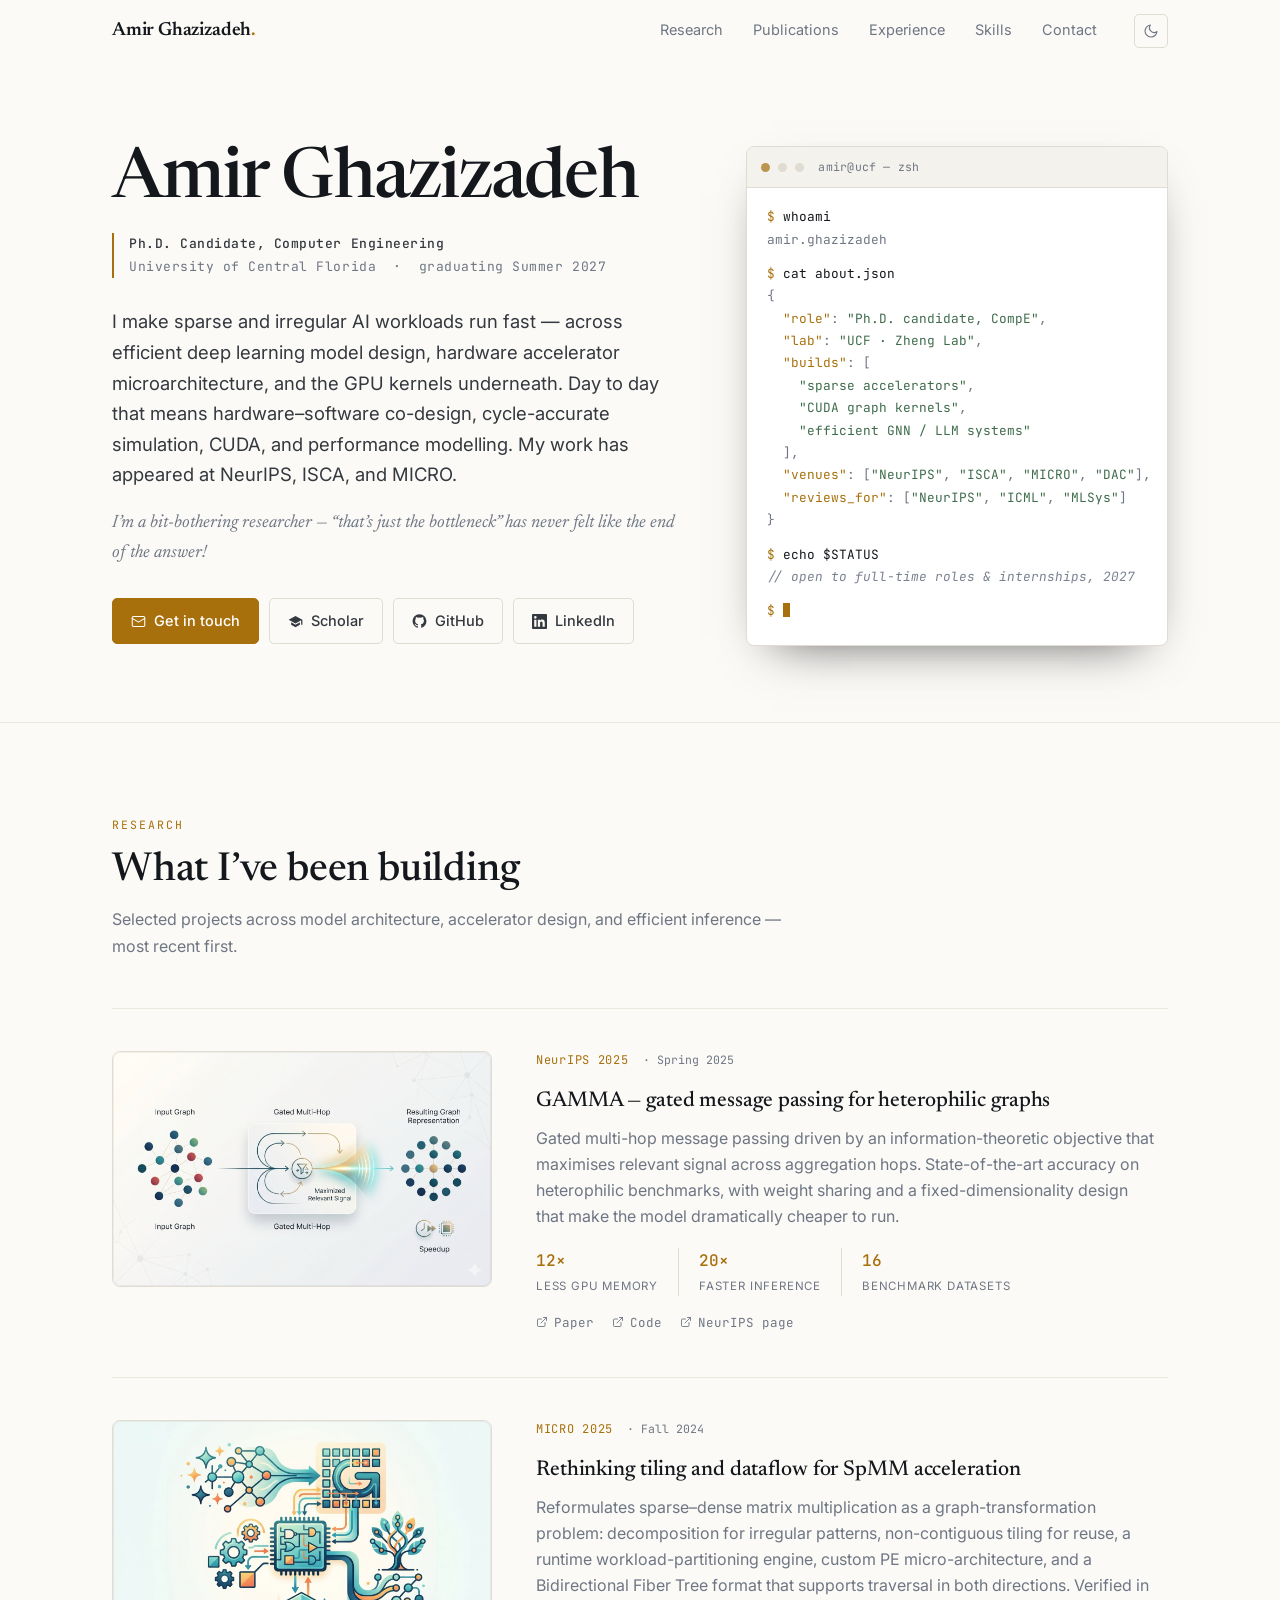
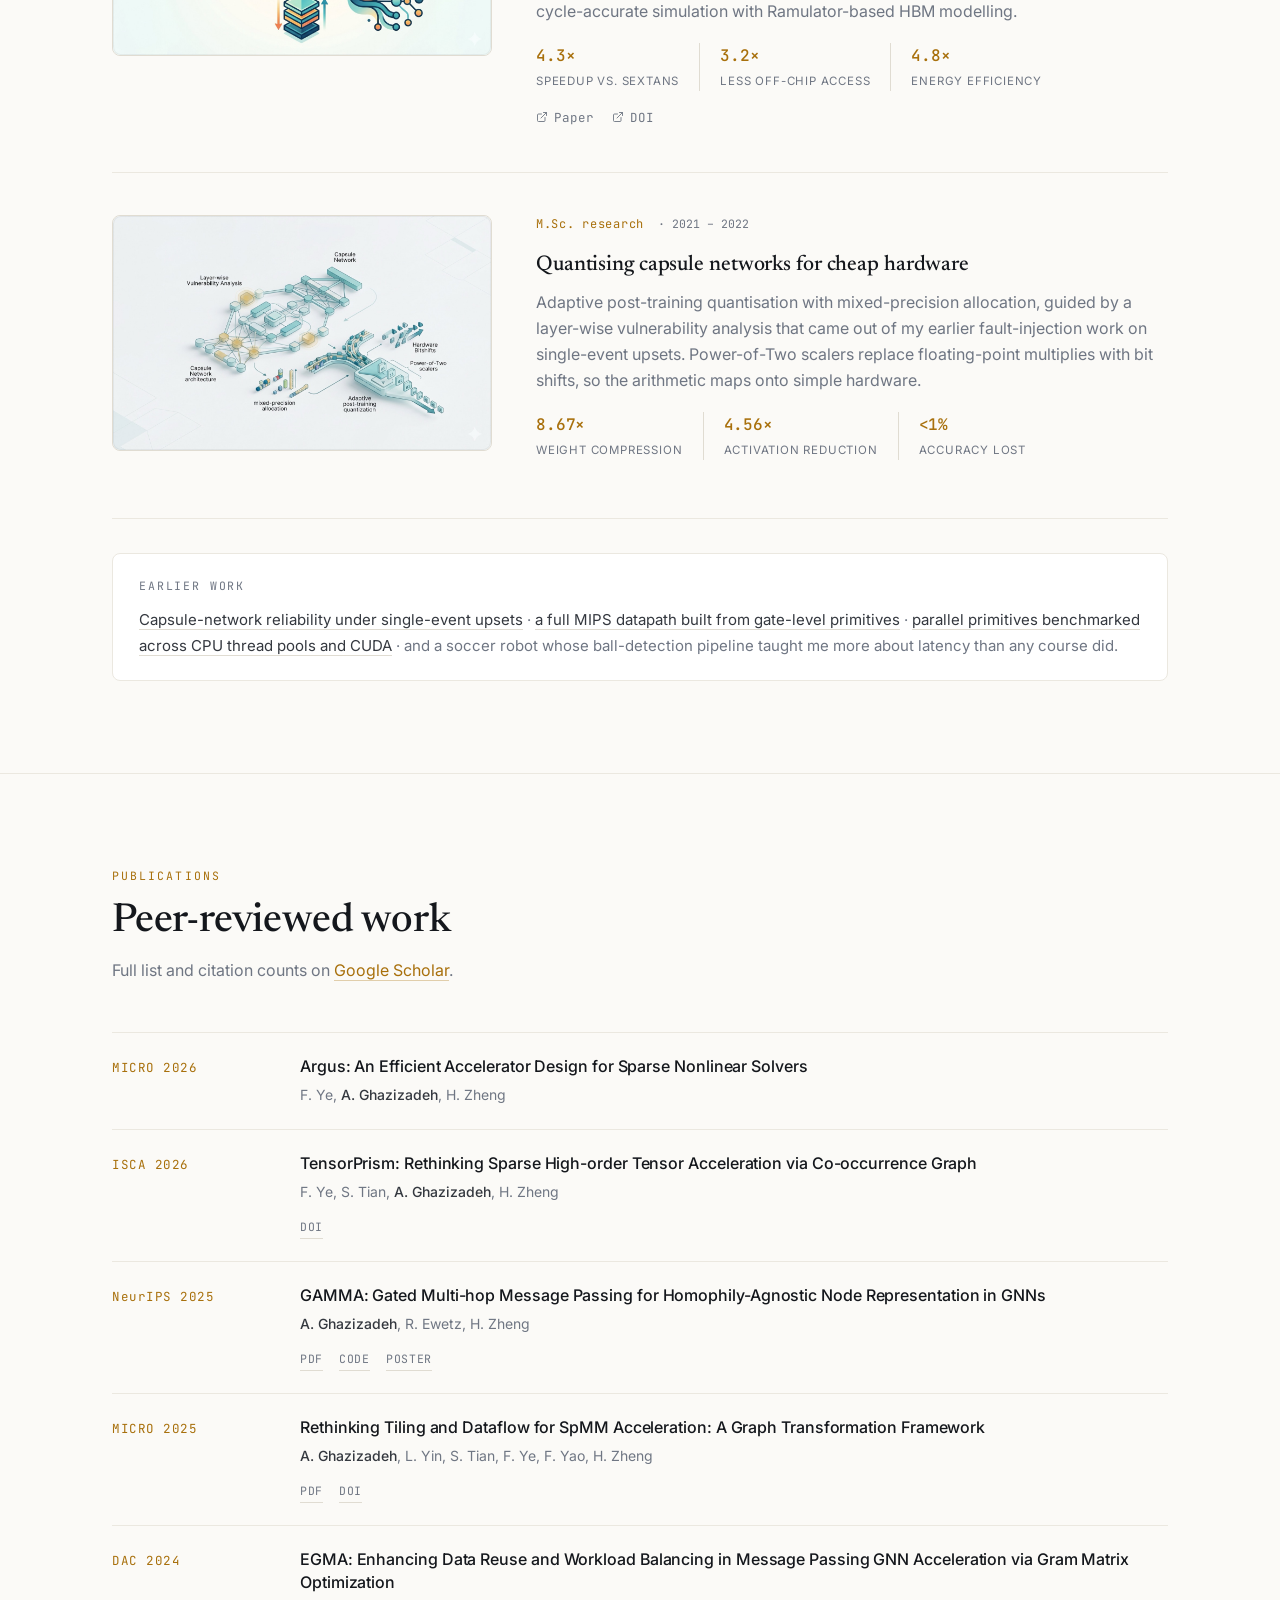
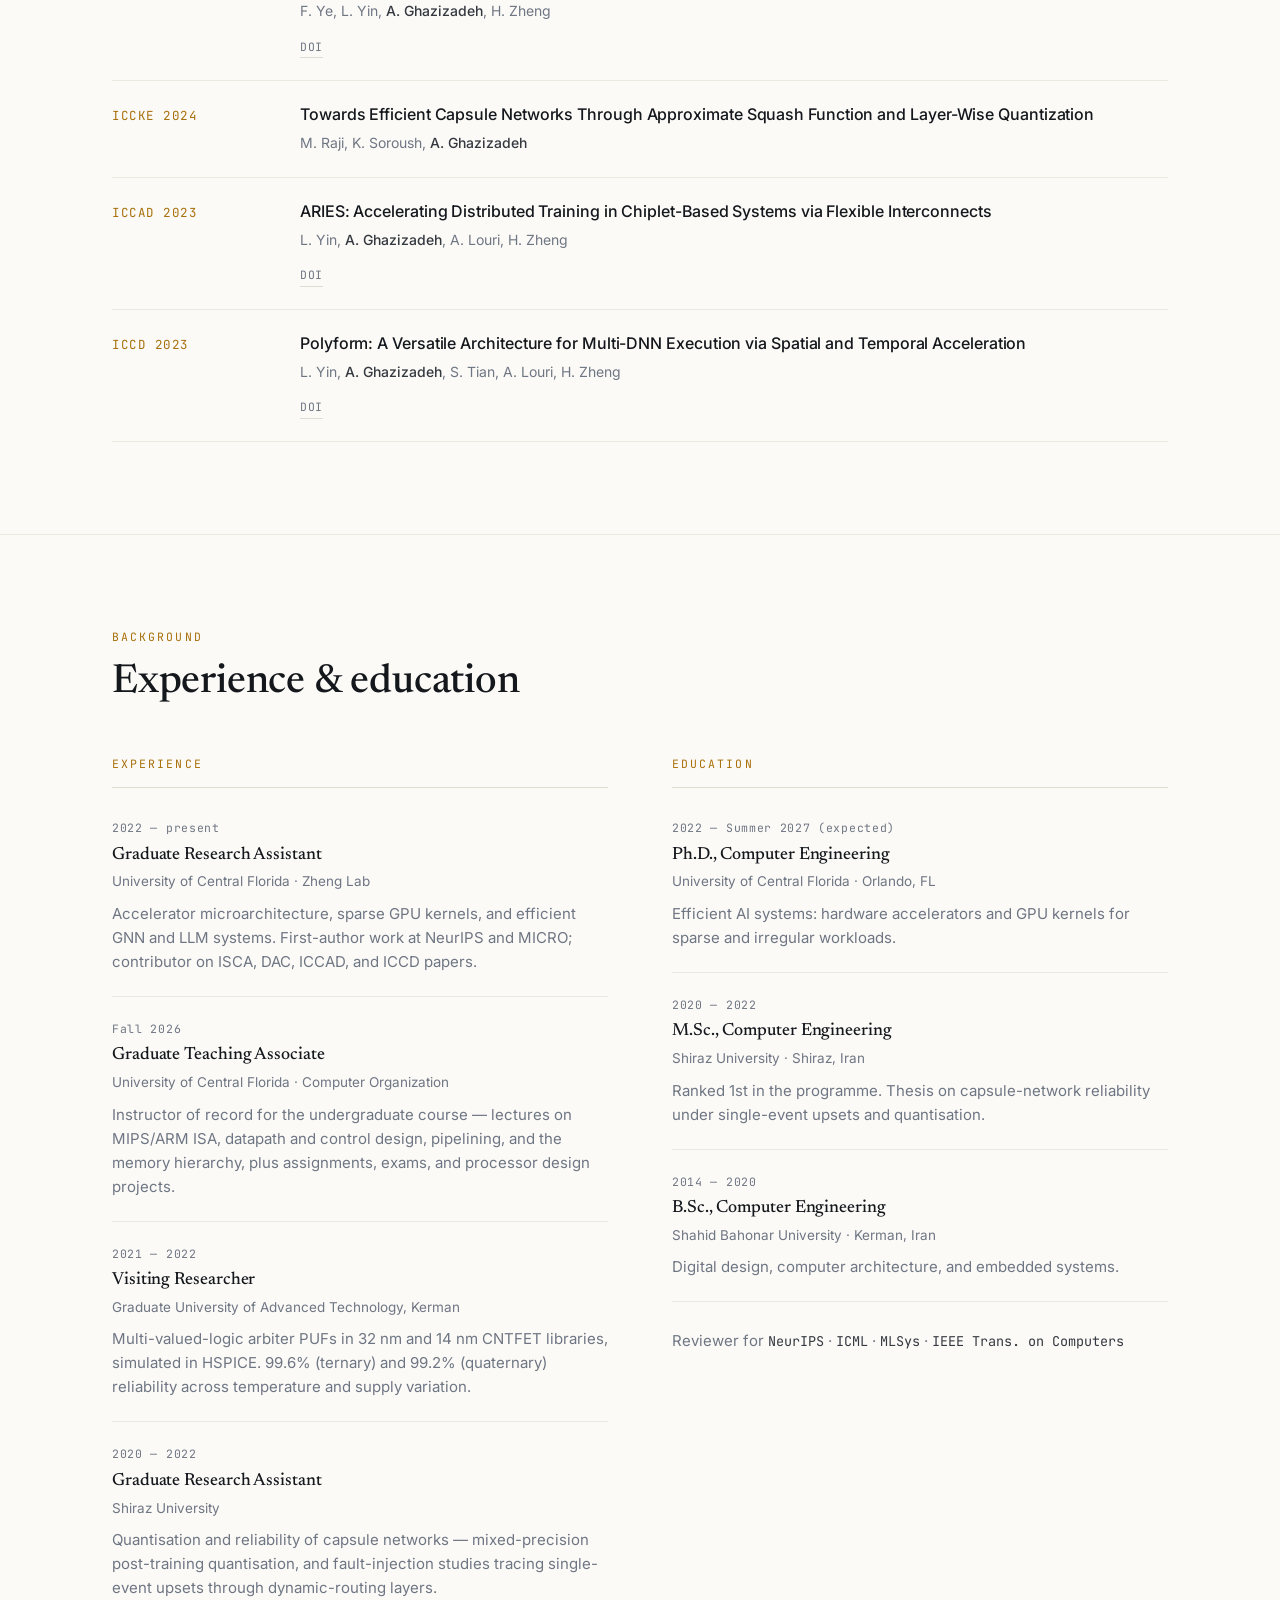
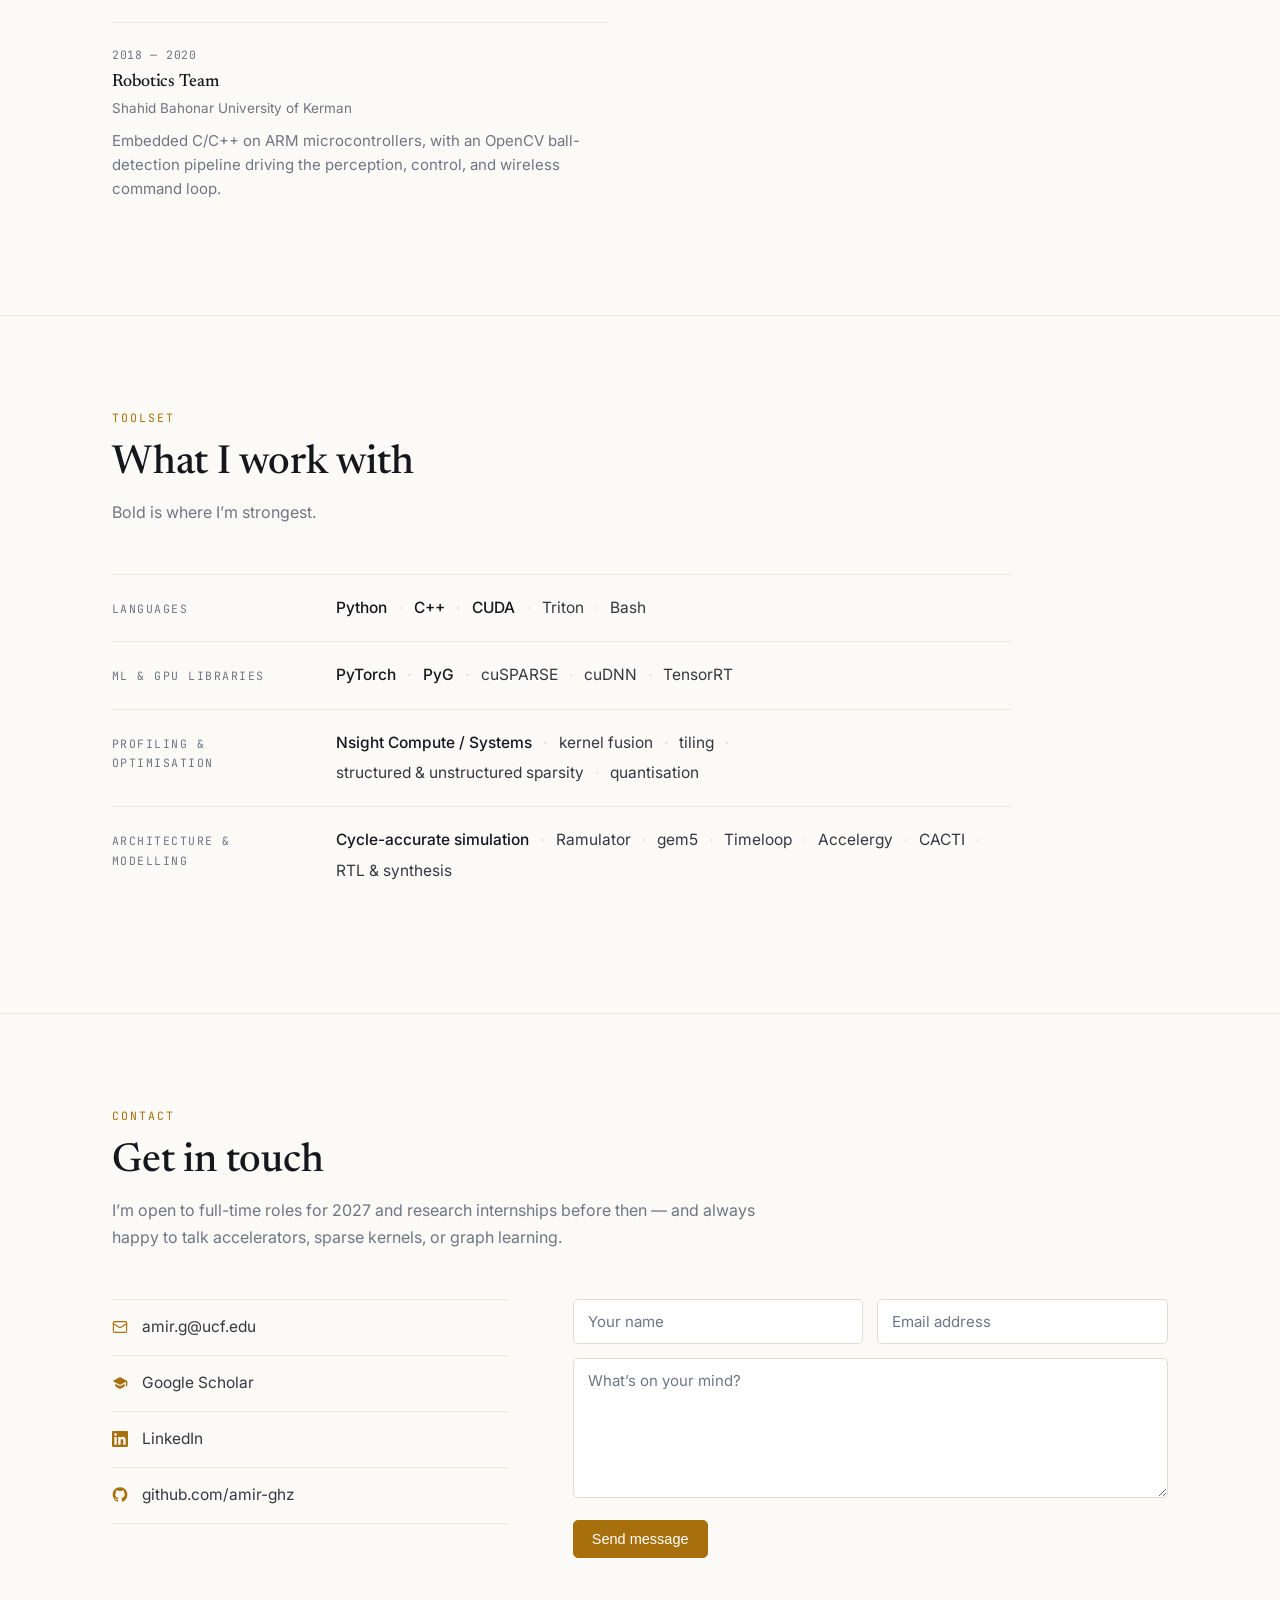
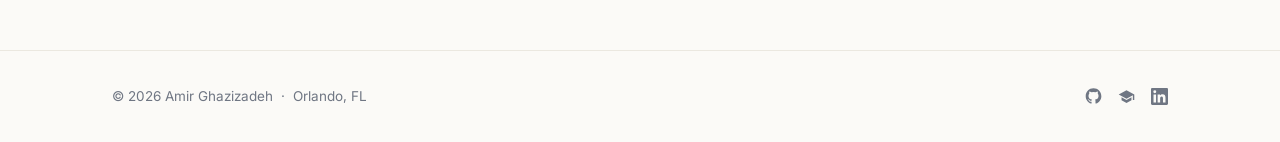
==== commit f8dd69f1: "Remove phone number from contact details Co-Authored-By: Claude Opus 5 (1M context) <noreply@anthrop" ====
--- a/index.html
+++ b/index.html
@@ -467,10 +467,6 @@
             <a href="mailto:amir.g@ucf.edu">amir.g@ucf.edu</a>
           </li>
           <li>
-            <svg viewBox="0 0 24 24" fill="none" stroke="currentColor" stroke-width="1.7" stroke-linecap="round" stroke-linejoin="round"><path d="M22 16.9v3a2 2 0 0 1-2.2 2 19.8 19.8 0 0 1-8.6-3.1 19.5 19.5 0 0 1-6-6A19.8 19.8 0 0 1 2.1 4.2 2 2 0 0 1 4.1 2h3a2 2 0 0 1 2 1.7c.1 1 .3 1.9.6 2.8a2 2 0 0 1-.4 2.1L8 9.9a16 16 0 0 0 6 6l1.3-1.3a2 2 0 0 1 2.1-.5c.9.3 1.8.5 2.8.6a2 2 0 0 1 1.8 2.1z"/></svg>
-            <a href="tel:"></a>
-          </li>
-          <li>
             <svg viewBox="0 0 24 24" fill="currentColor"><path d="M12 3 1 9l11 6 9-4.91V17h2V9L12 3zM5 13.18v4L12 21l7-3.82v-4L12 17l-7-3.82z"/></svg>
             <a href="https://scholar.google.com/citations?user=t_zFY7AAAAAJ&hl=en" target="_blank" rel="noopener">Google Scholar</a>
           </li>
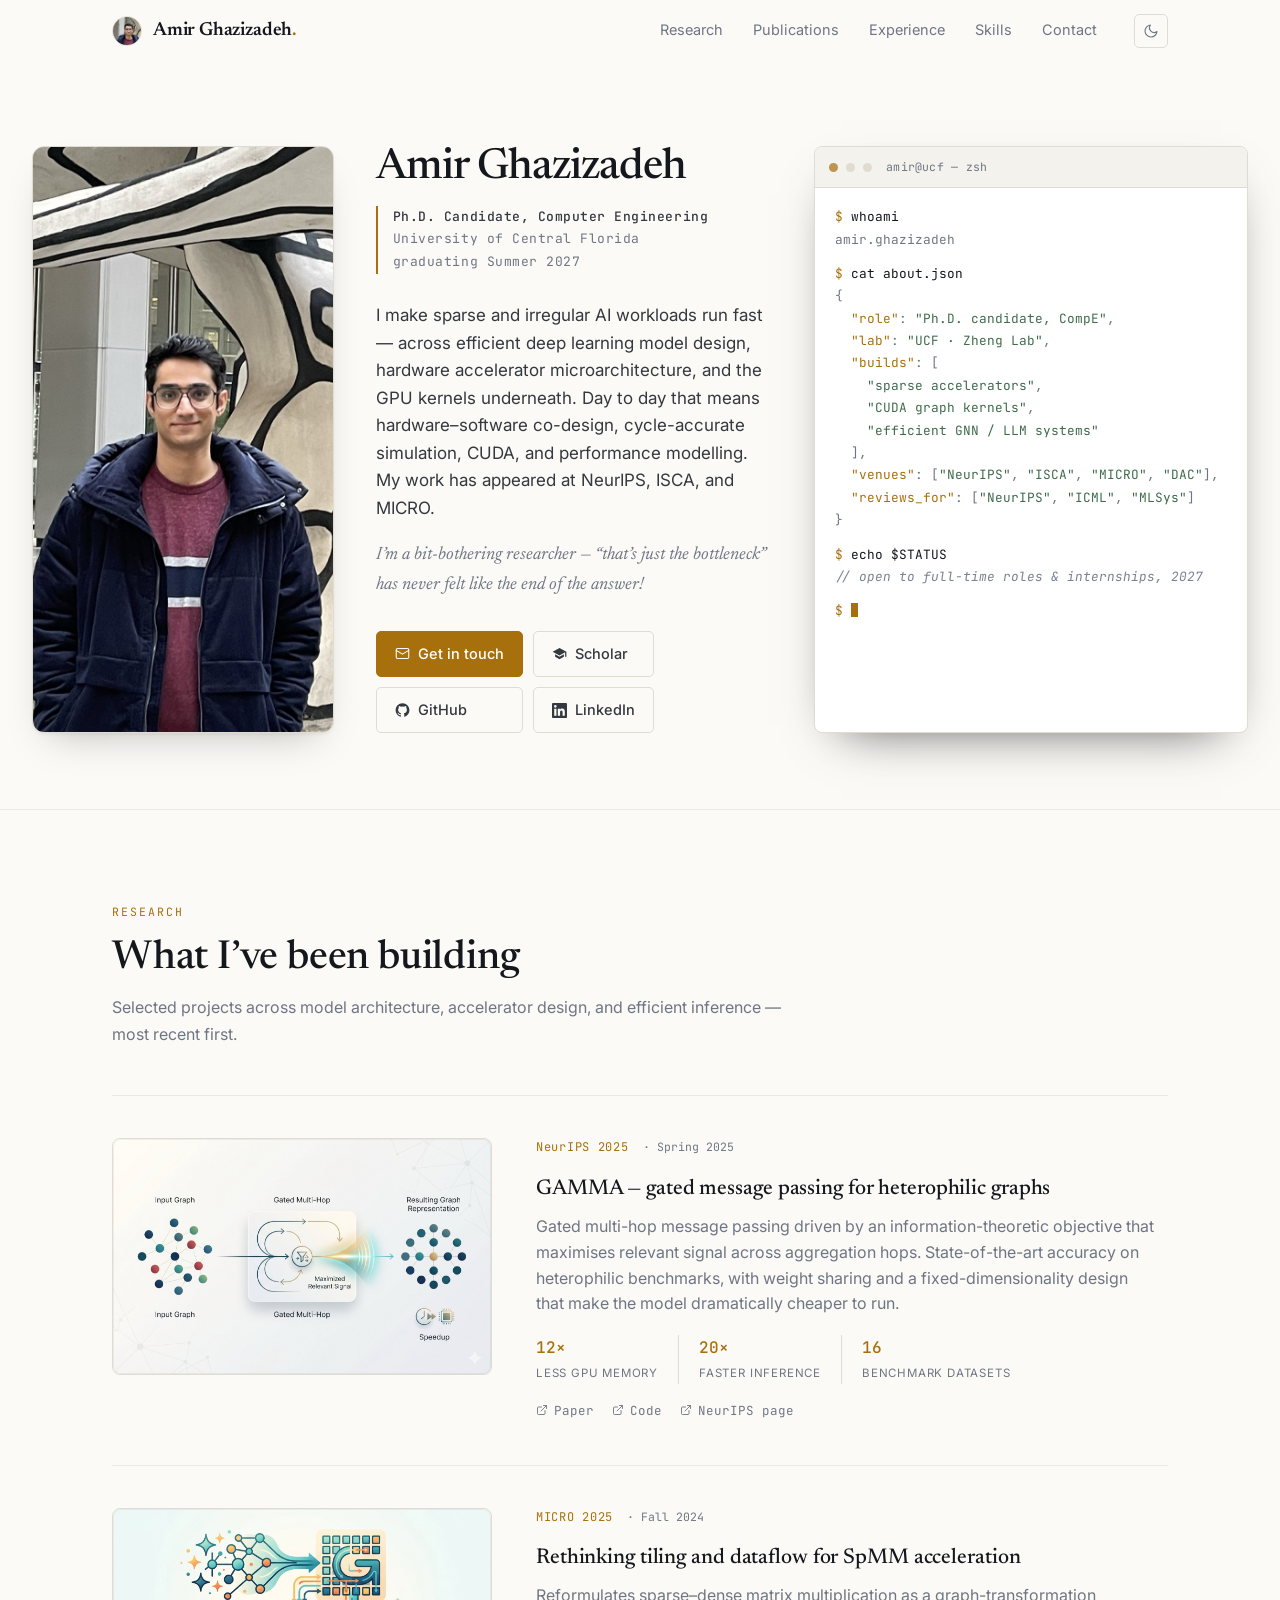
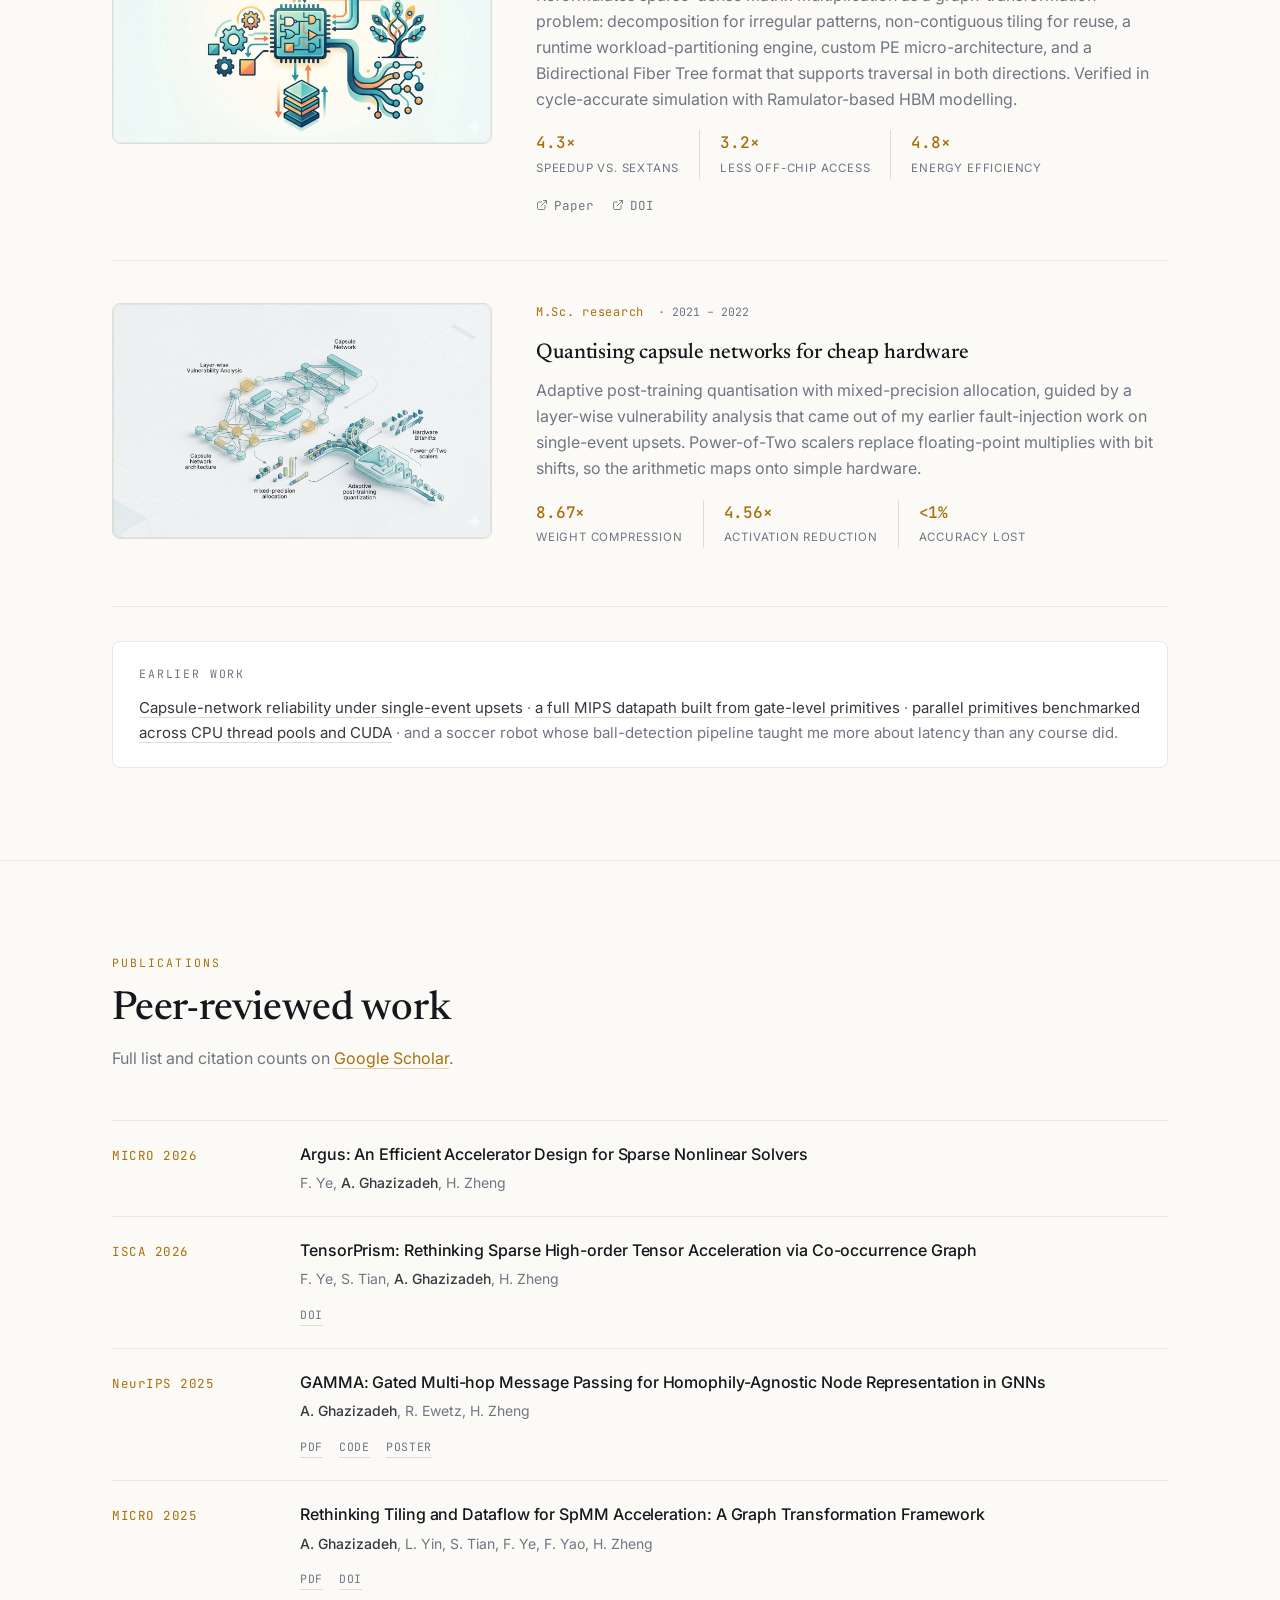
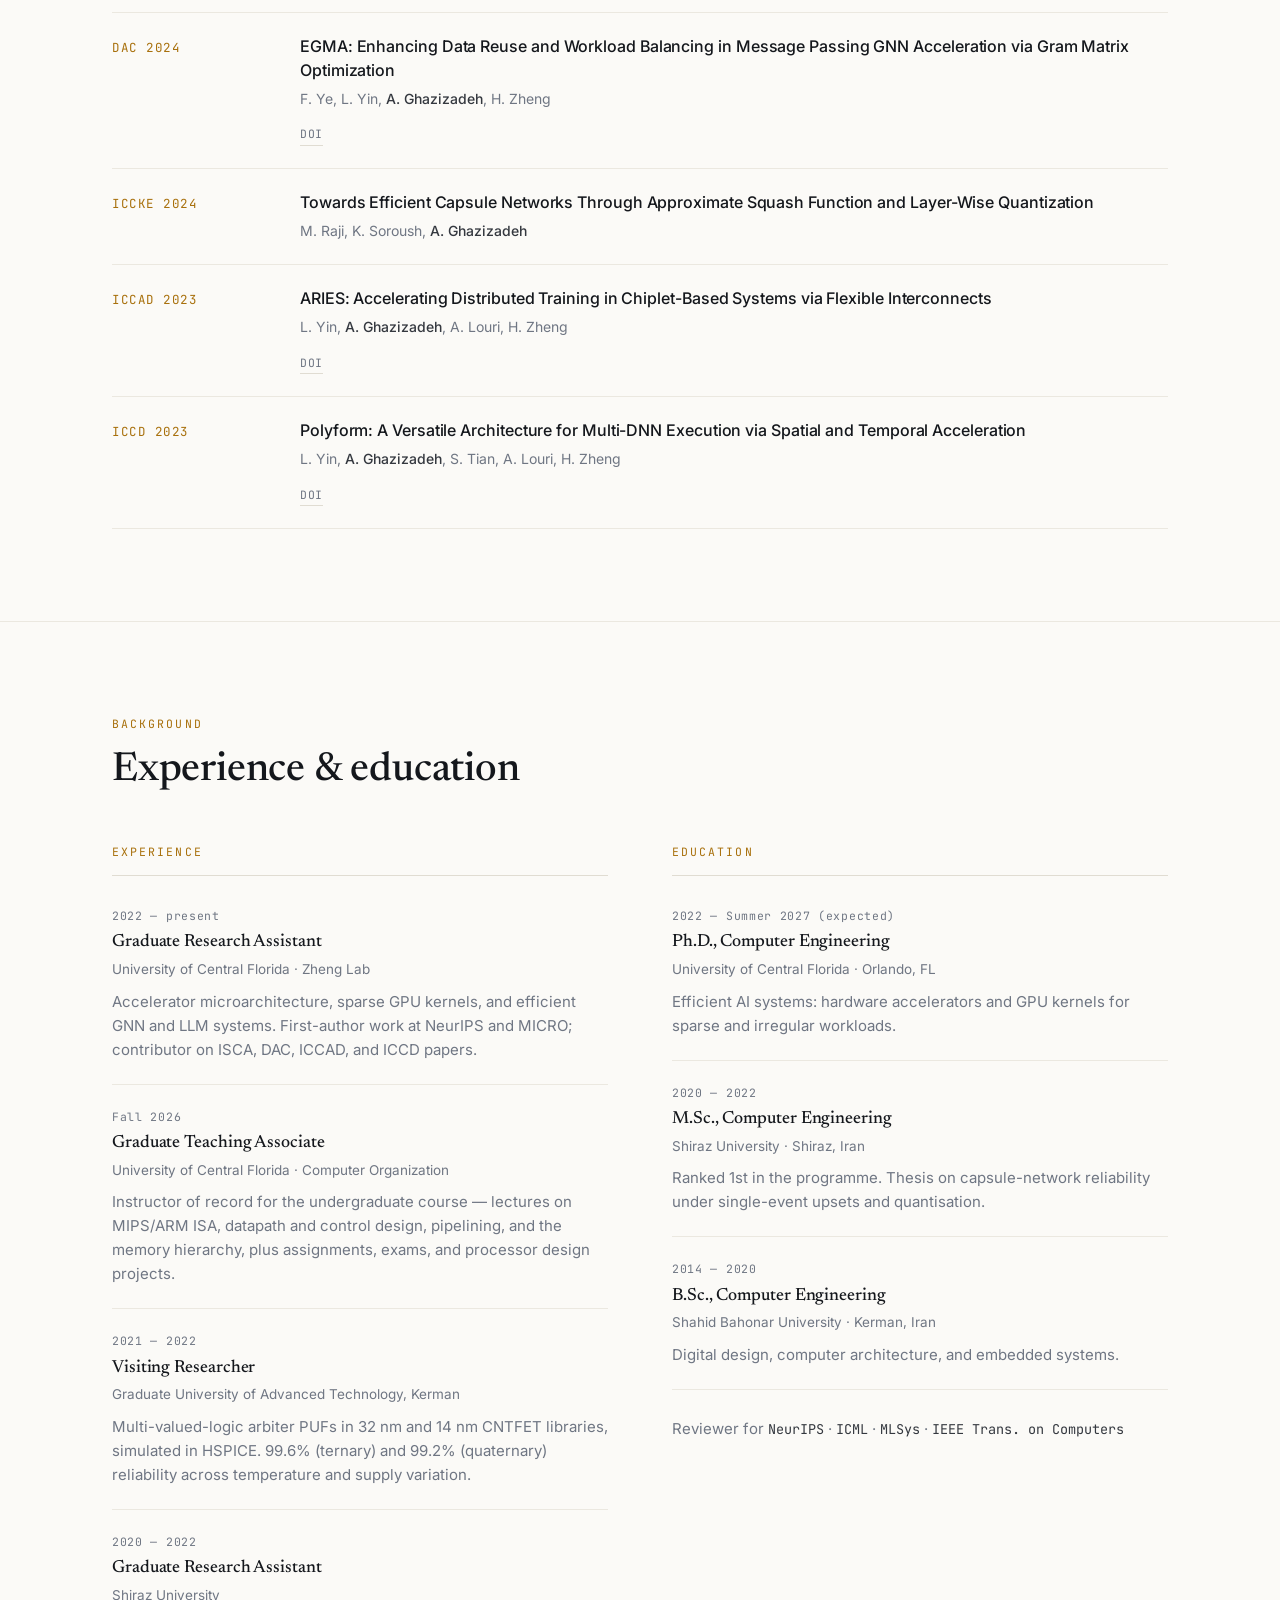
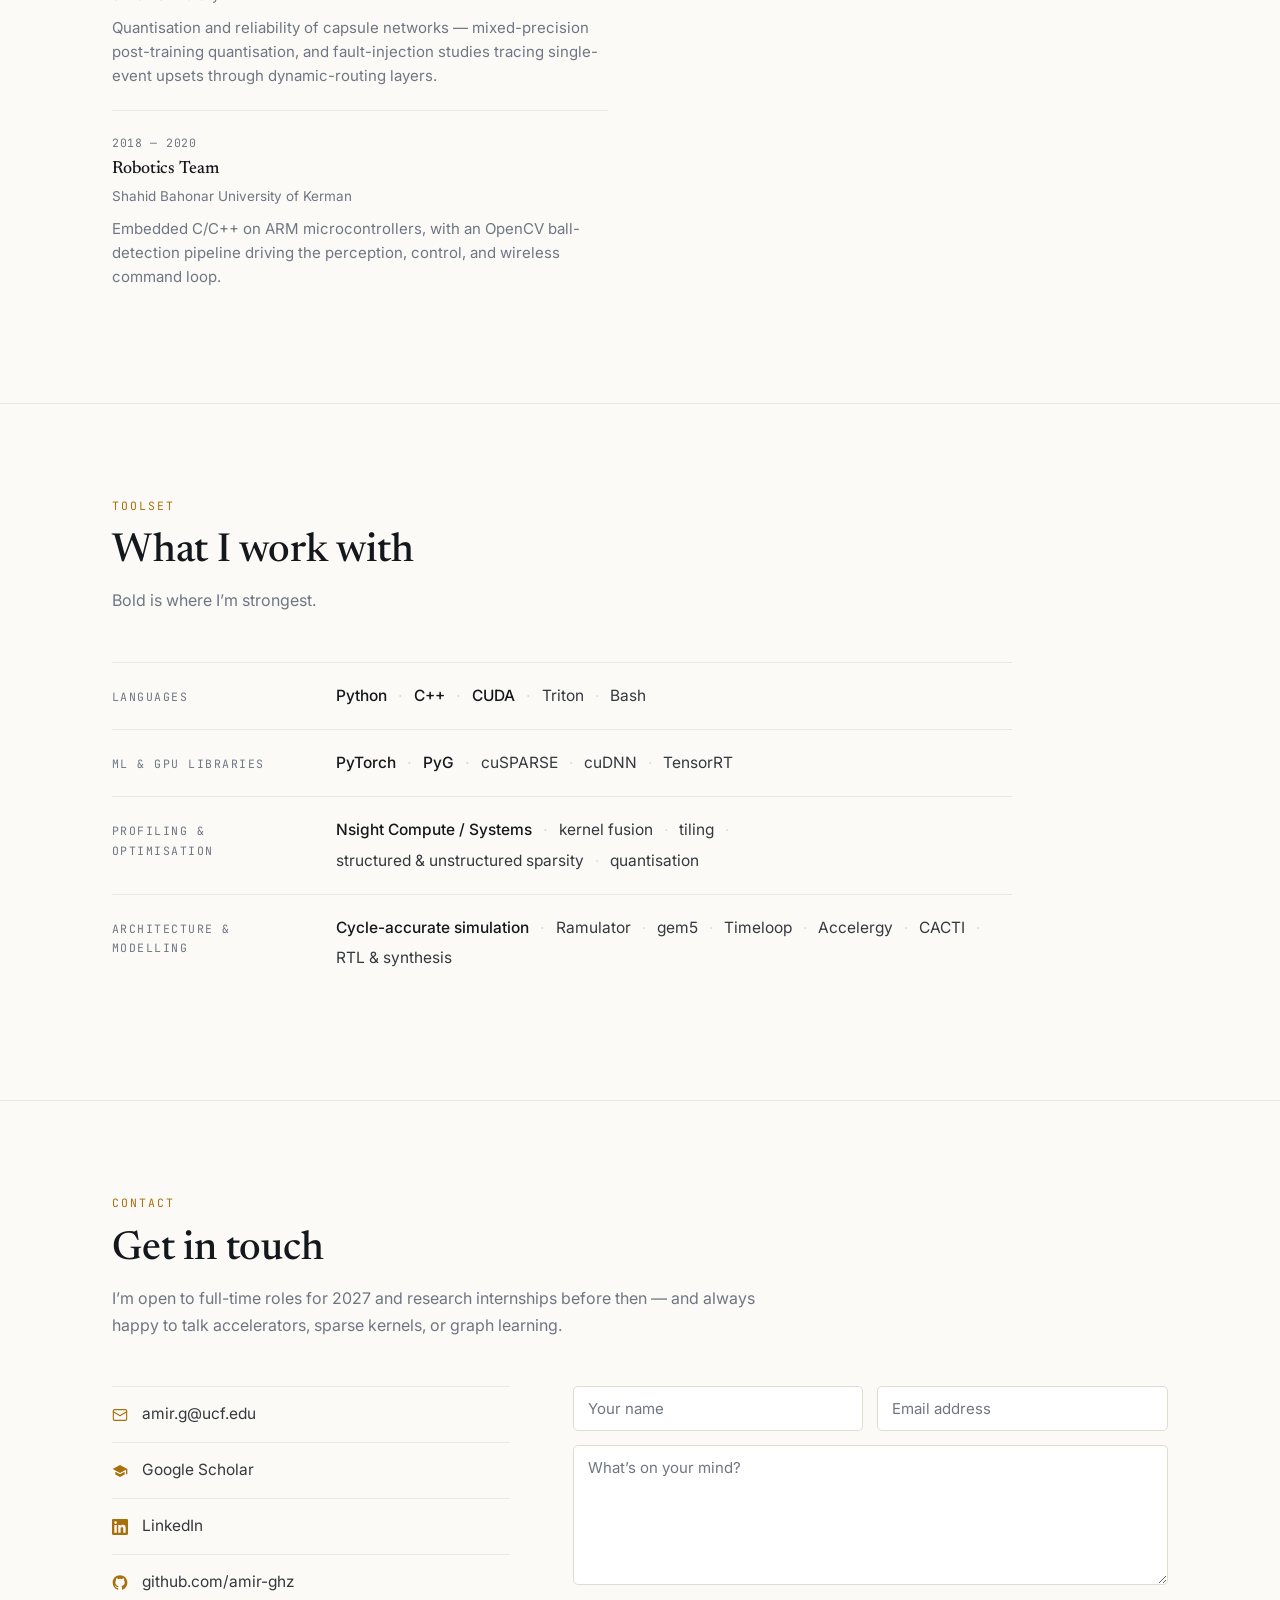
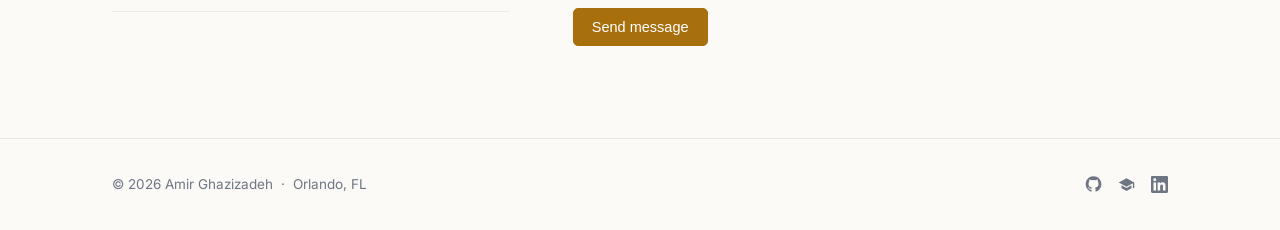
==== commit 4eab2b05: "Add photo to the hero as a three-panel layout Portrait, intro, and terminal card sit side by side ab" ====
--- a/index.html
+++ b/index.html
@@ -53,7 +53,7 @@
 <!-- ====================================================== NAV -->
 <header class="nav" id="nav">
   <div class="wrap nav-inner">
-    <a class="brand" href="#top">Amir Ghazizadeh<span class="dot">.</span></a>
+    <a class="brand" href="#top"><img class="brand-face" src="images/amir-avatar.jpg" alt="" width="512" height="512" decoding="async"><span>Amir Ghazizadeh<span class="dot">.</span></span></a>
 
     <nav class="nav-links" id="navLinks" aria-label="Sections">
       <a href="#research">Research</a>
@@ -83,12 +83,16 @@
   <div class="wrap">
     <div class="hero-grid">
 
-      <div class="reveal">
+      <figure class="hero-portrait reveal">
+        <img src="images/amir-portrait.jpg" alt="Amir Ghazizadeh" width="700" height="1284" fetchpriority="high" decoding="async">
+      </figure>
+
+      <div class="hero-main reveal">
         <h1 class="hero-name">Amir Ghazizadeh</h1>
 
         <p class="hero-role">
           <strong>Ph.D. Candidate, Computer Engineering</strong><br>
-          University of Central Florida &nbsp;·&nbsp; graduating Summer 2027
+          University of Central Florida<span class="role-sep">&nbsp;·&nbsp;</span><span class="role-grad">graduating Summer 2027</span>
         </p>
 
         <p class="hero-lede">
@@ -124,7 +128,7 @@
       </div>
 
       <!-- the one playful object on the page -->
-      <div class="reveal">
+      <div class="hero-term reveal">
         <div class="terminal">
           <div class="terminal-bar">
             <i></i><i></i><i></i>
--- a/css/site.css
+++ b/css/site.css
@@ -174,6 +174,9 @@
 }
 
 .brand {
+  display: flex;
+  align-items: center;
+  gap: 11px;
   font-family: var(--serif);
   font-size: 19px;
   font-weight: 600;
@@ -181,6 +184,14 @@
   letter-spacing: -.01em;
   white-space: nowrap;
   flex-shrink: 0;
+}
+.brand-face {
+  width: 30px;
+  height: 30px;
+  border-radius: 50%;
+  object-fit: cover;
+  flex-shrink: 0;
+  border: 1px solid var(--line);
 }
 .brand .dot { color: var(--accent); }
 
@@ -273,16 +284,65 @@
    -------------------------------------------------------------------------- */
 .hero { padding: 84px 0 76px; }
 
+/* Three panels: portrait, the words, the terminal. The hero gets a wider
+   container than the rest of the page so all three have room to breathe —
+   below 1180px there isn't room for three, so it folds down in stages. */
+.hero .wrap { max-width: 1340px; }
+
 .hero-grid {
   display: grid;
-  grid-template-columns: minmax(0, 1.15fr) minmax(0, .85fr);
-  gap: 64px;
-  align-items: start;
+  grid-template-columns: minmax(0, .80fr) minmax(0, 1.05fr) minmax(0, 1.15fr);
+  gap: 42px;
+  align-items: stretch;
+}
+
+.hero-portrait {
+  margin: 0;
+  min-height: 0;
+  overflow: hidden;
+  border: 1px solid var(--line);
+  border-radius: 12px;
+  background: var(--ink-3);
+  box-shadow: 0 2px 3px rgba(0,0,0,.04), 0 18px 38px -18px rgba(0,0,0,.26);
+}
+.hero-portrait img {
+  width: 100%;
+  height: 100%;
+  min-height: 320px;
+  object-fit: cover;
+  object-position: 50% 32%;
+  display: block;
+  transition: transform .7s var(--ease);
+}
+.hero-portrait:hover img { transform: scale(1.03); }
+[data-theme="dark"] .hero-portrait {
+  box-shadow: 0 2px 3px rgba(0,0,0,.5), 0 20px 42px -18px rgba(0,0,0,.8);
+}
+
+.hero-main { align-self: center; min-width: 0; }
+
+/* the terminal grows to the row height so portrait and card end level */
+.hero-term { display: flex; min-width: 0; }
+.hero-term .terminal { flex: 1; display: flex; flex-direction: column; }
+.hero-term .terminal-body { flex: 1; }
+
+/* four buttons will not sit on one line in a column this width, so make the
+   wrap deliberate: two by two, rather than three and an orphan */
+@media (min-width: 1181px) {
+  .btn-row {
+    display: grid;
+    grid-template-columns: repeat(2, minmax(0, max-content));
+    gap: 10px;
+  }
+  /* three clean lines beats one ragged wrap in a column this narrow */
+  .hero-role { font-size: 12.5px; }
+  .hero-role .role-sep { display: none; }
+  .hero-role .role-grad { display: block; }
 }
 .hero-grid > * { min-width: 0; }
 
 .hero-name {
-  font-size: clamp(2.9rem, 6.2vw, 4.35rem);
+  font-size: clamp(2.3rem, 3.35vw, 3.2rem);
   line-height: 1.02;
   letter-spacing: -.025em;
   font-weight: 500;
@@ -302,8 +362,8 @@
 .hero-role strong { color: var(--paper); font-weight: 500; }
 
 .hero-lede {
-  font-size: 18.5px;
-  line-height: 1.65;
+  font-size: 17px;
+  line-height: 1.62;
   color: var(--paper);
   max-width: 34em;
   margin-bottom: 18px;
@@ -782,11 +842,40 @@
 /* --------------------------------------------------------------------------
    16. Responsive
    -------------------------------------------------------------------------- */
+/* Three panels need ~1180px. Below that, fold down in stages: first the
+   terminal drops beneath the portrait and the words, then everything stacks. */
+@media (max-width: 1180px) {
+  .hero .wrap { max-width: var(--wrap); }
+  .hero-grid {
+    grid-template-columns: minmax(0, .58fr) minmax(0, 1fr);
+    gap: 40px;
+    align-items: center;
+  }
+  .hero-portrait { align-self: stretch; }
+  .hero-portrait img { min-height: 380px; }
+  .hero-term { grid-column: 1 / -1; }
+  .hero-term .terminal { max-width: 640px; }
+  .hero-name { font-size: clamp(2.4rem, 4.4vw, 3.3rem); }
+  .hero-lede { font-size: 18px; }
+}
+
 @media (max-width: 980px) {
-  .hero-grid { grid-template-columns: 1fr; gap: 44px; }
   .cols, .contact-grid { grid-template-columns: 1fr; gap: 48px; }
   
   .stats { grid-template-columns: repeat(2, 1fr); }
+}
+
+@media (max-width: 820px) {
+  .hero-grid { grid-template-columns: 1fr; gap: 30px; }
+  .hero-portrait {
+    max-width: 300px;
+    aspect-ratio: 4 / 5;
+    align-self: start;
+  }
+  .hero-portrait img { min-height: 0; }
+  .hero-term { grid-column: auto; }
+  .hero-term .terminal { max-width: none; }
+  .hero-name { font-size: clamp(2.5rem, 8.5vw, 3.2rem); }
 }
 
 @media (max-width: 760px) {
@@ -832,6 +921,7 @@
 
 @media (max-width: 460px) {
   .stats { grid-template-columns: 1fr; }
+  .hero-portrait { max-width: 230px; }
 }
 
 @media (prefers-reduced-motion: reduce) {
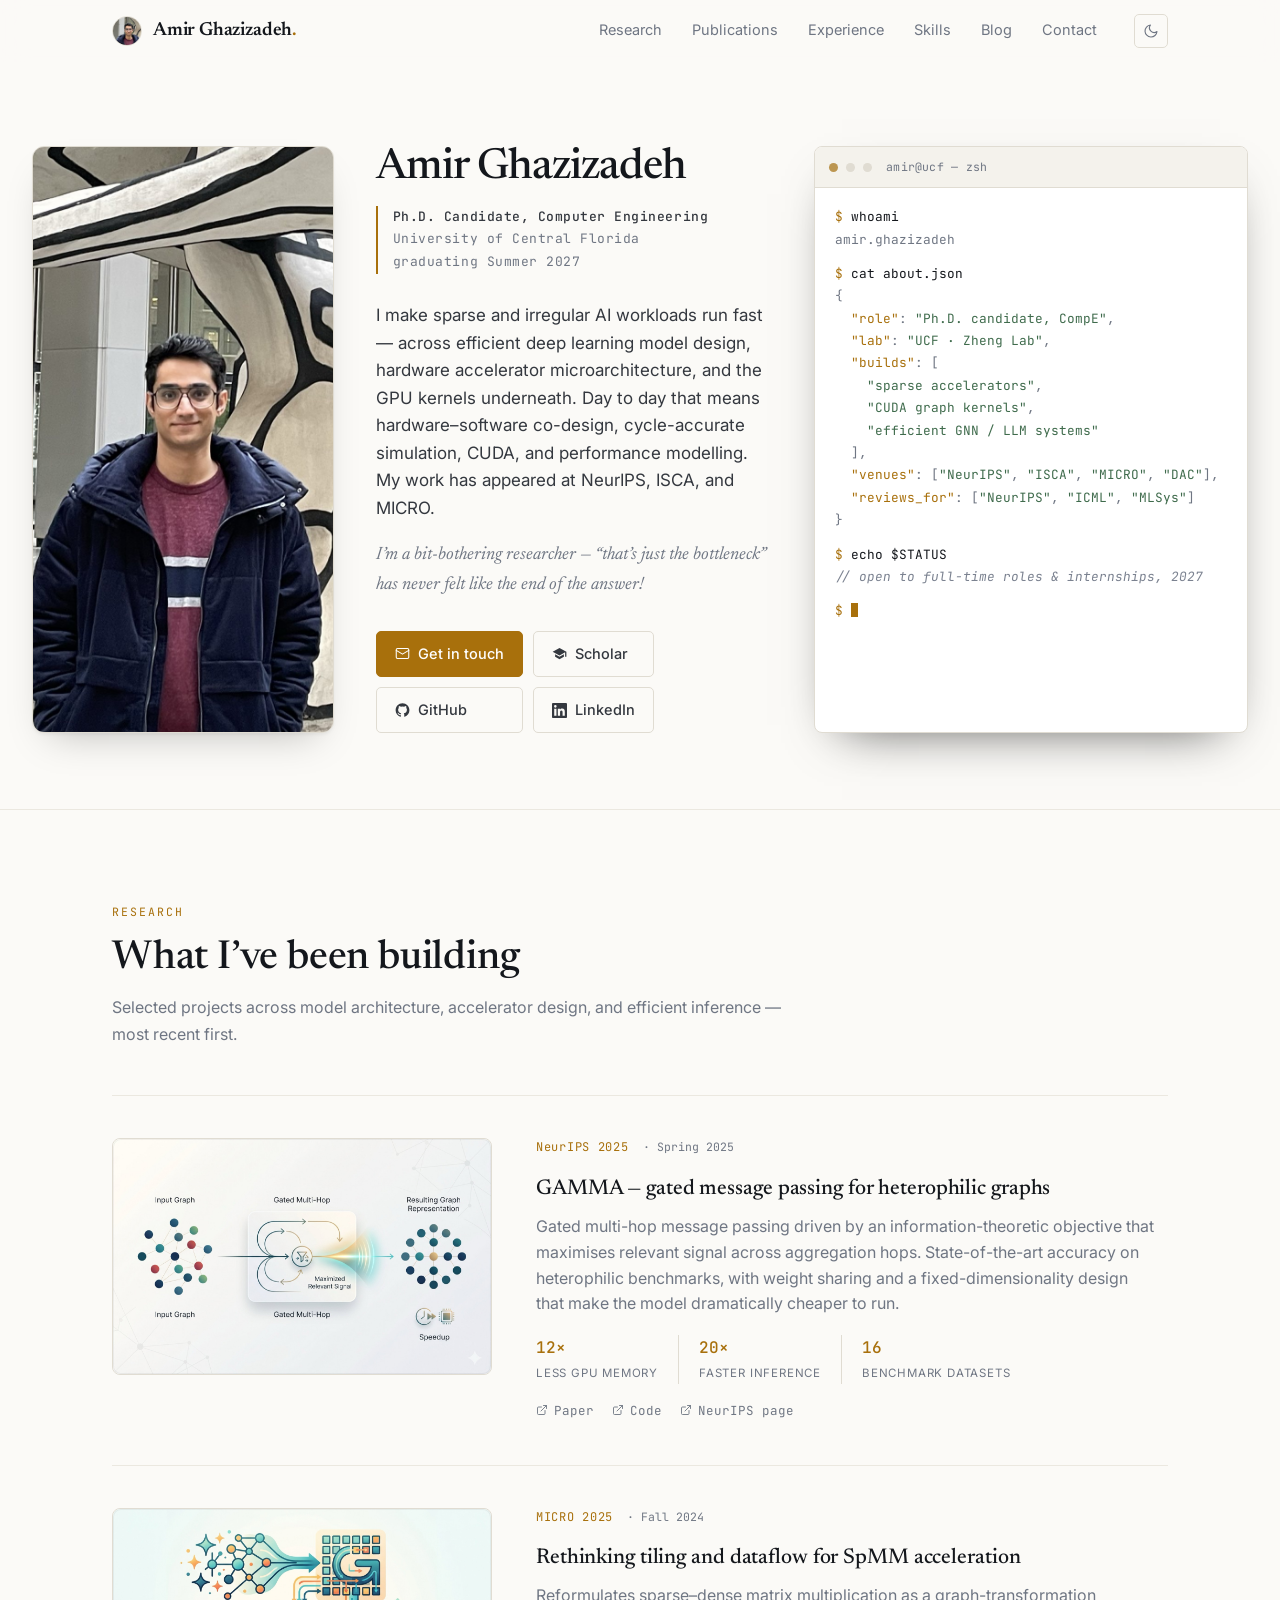
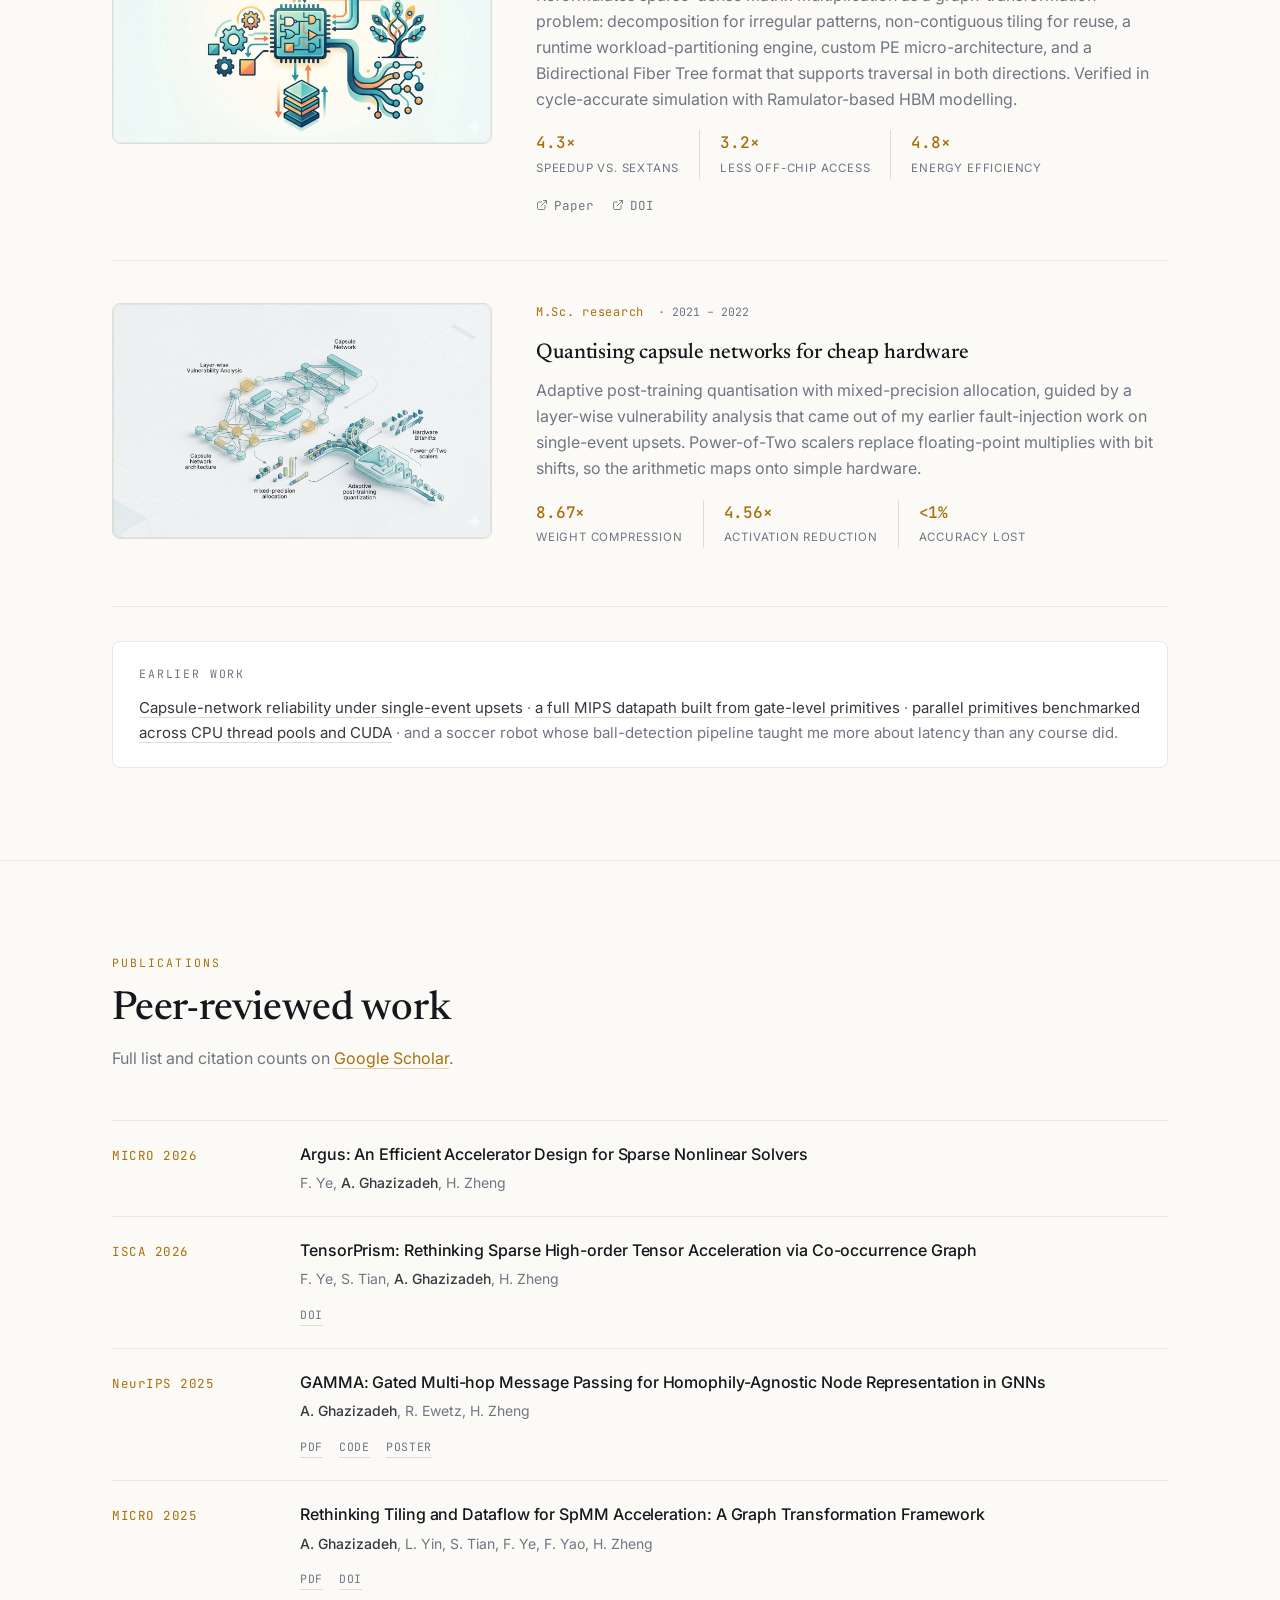
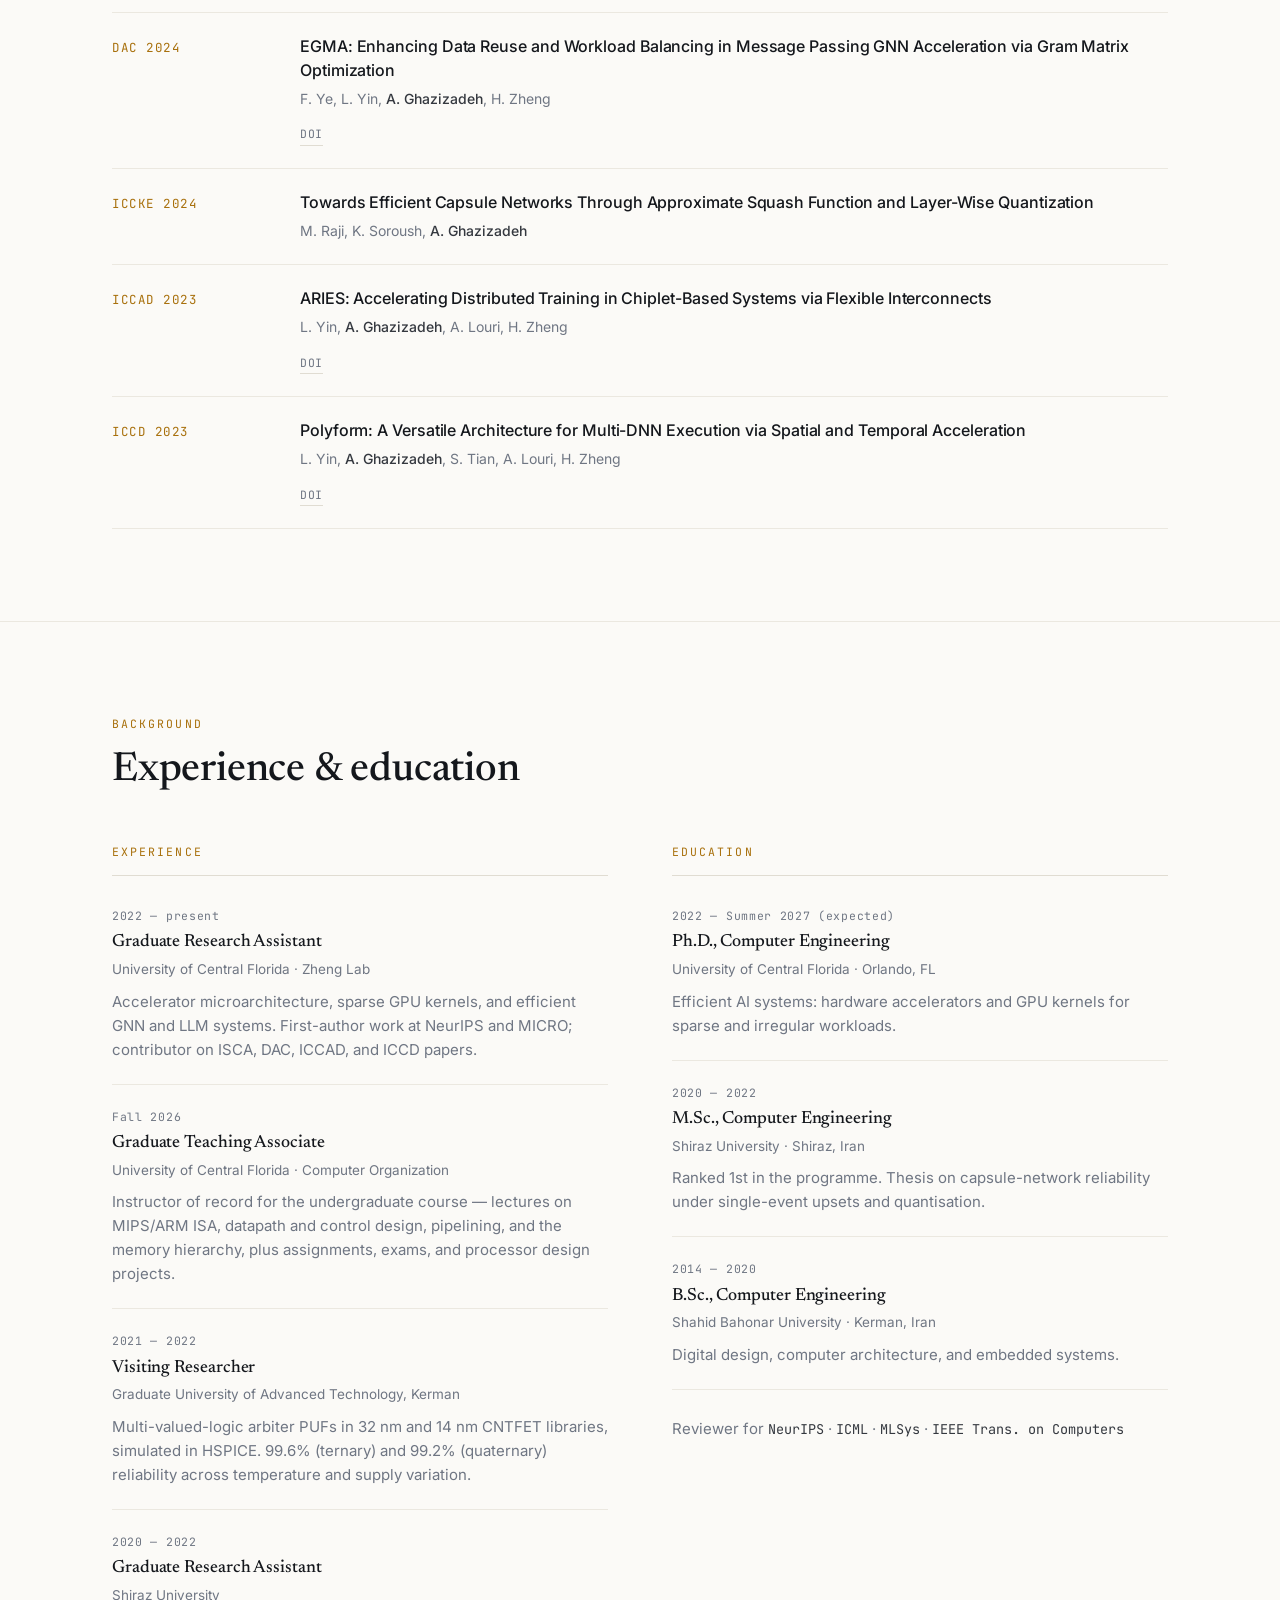
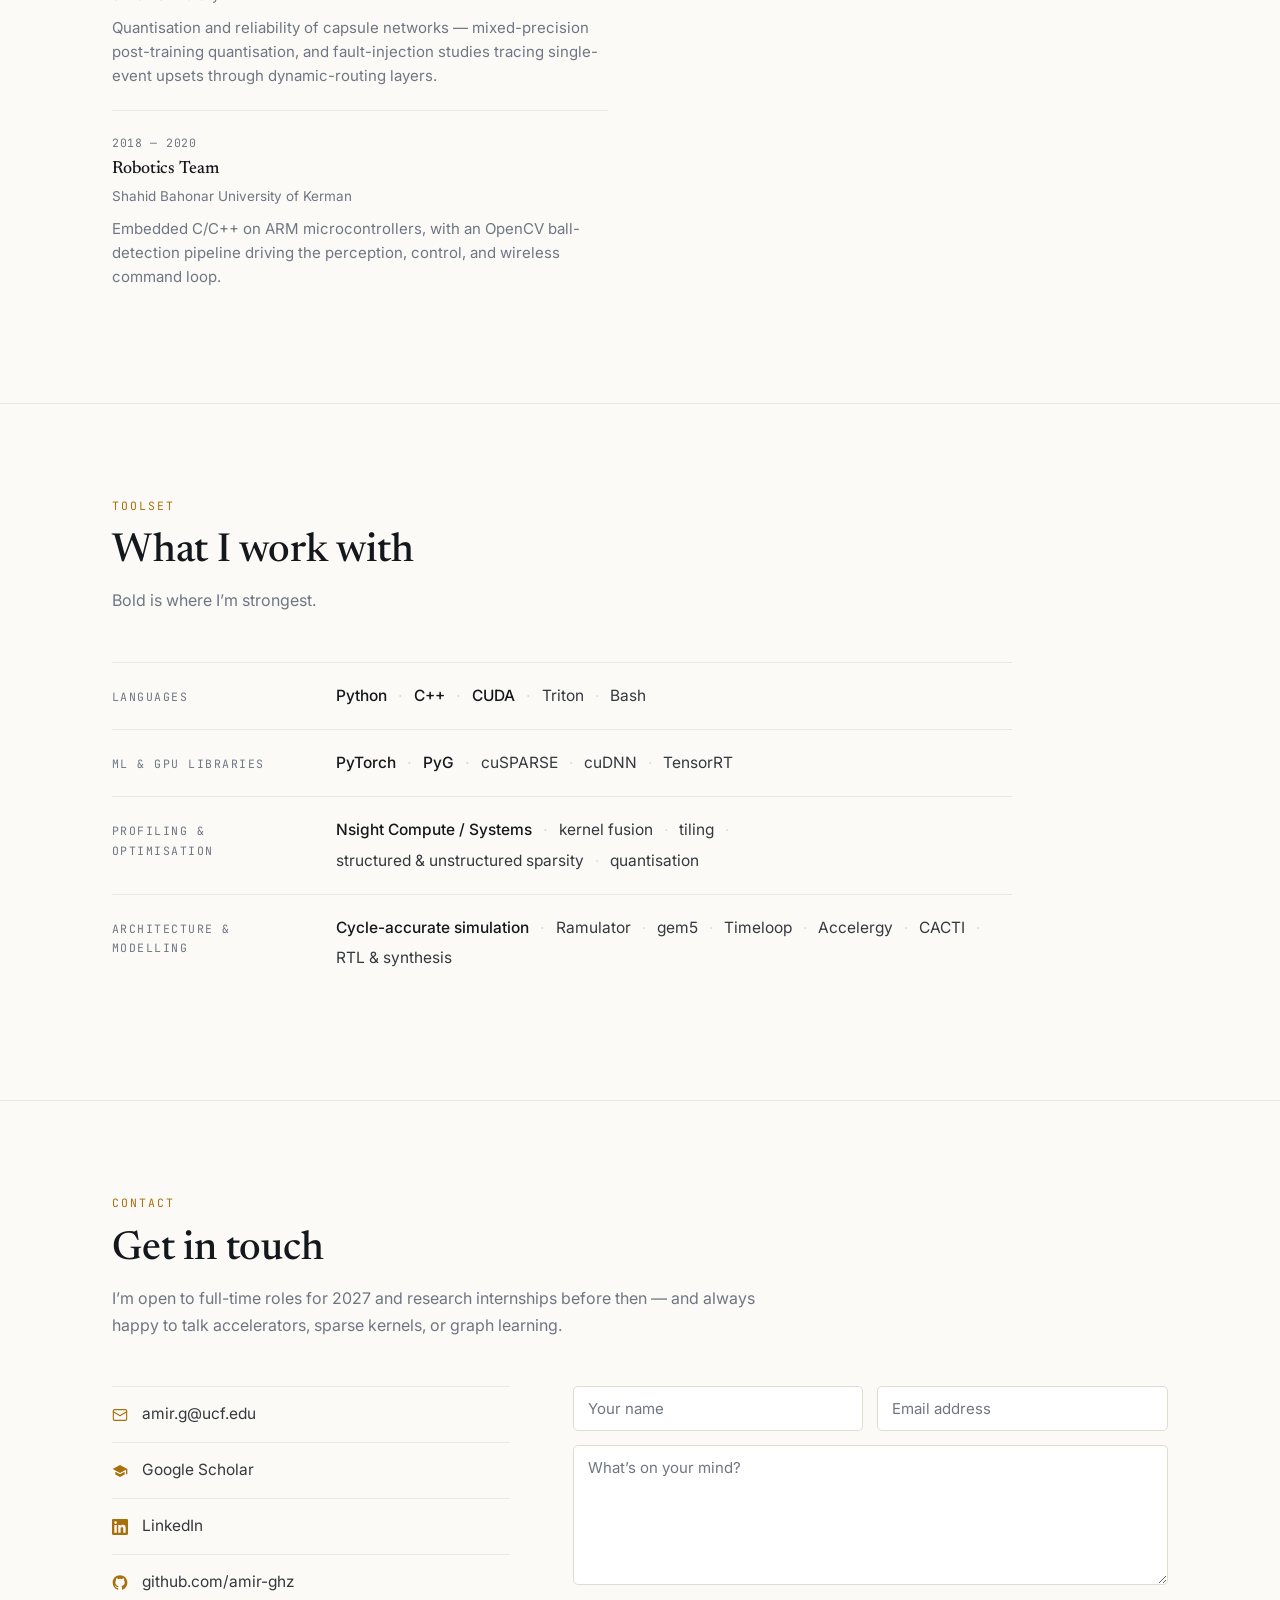
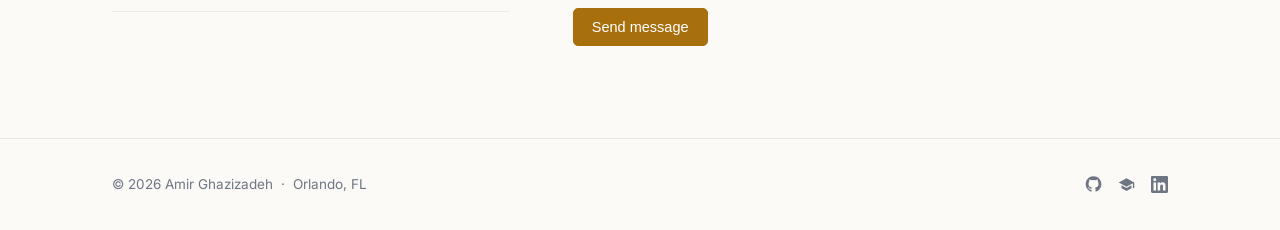
==== commit 5b899f61: "Add a blog, with a first post on sparsity and the hardware lottery New /blog/ index and /blog/two-lo" ====
--- a/index.html
+++ b/index.html
@@ -60,6 +60,7 @@
       <a href="#publications">Publications</a>
       <a href="#experience">Experience</a>
       <a href="#skills">Skills</a>
+      <a href="blog/">Blog</a>
       <a href="#contact">Contact</a>
     </nav>
 
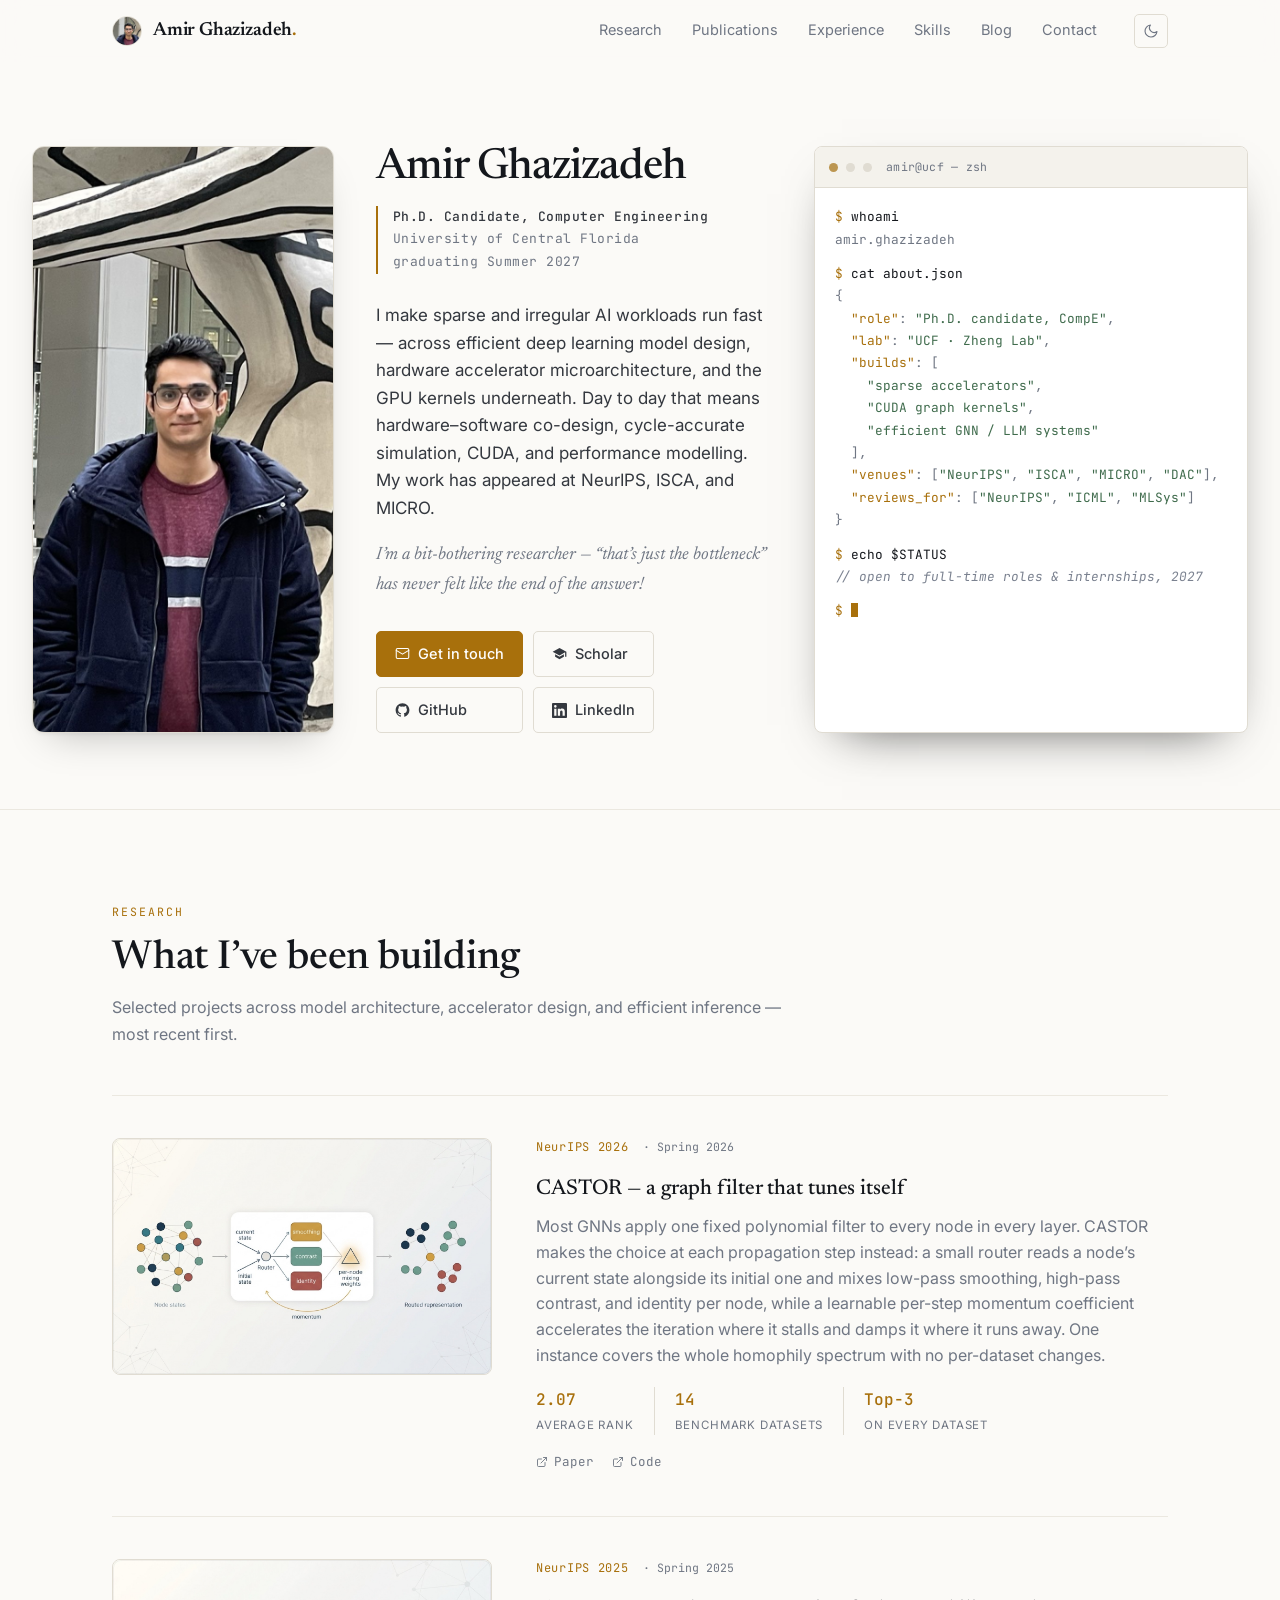
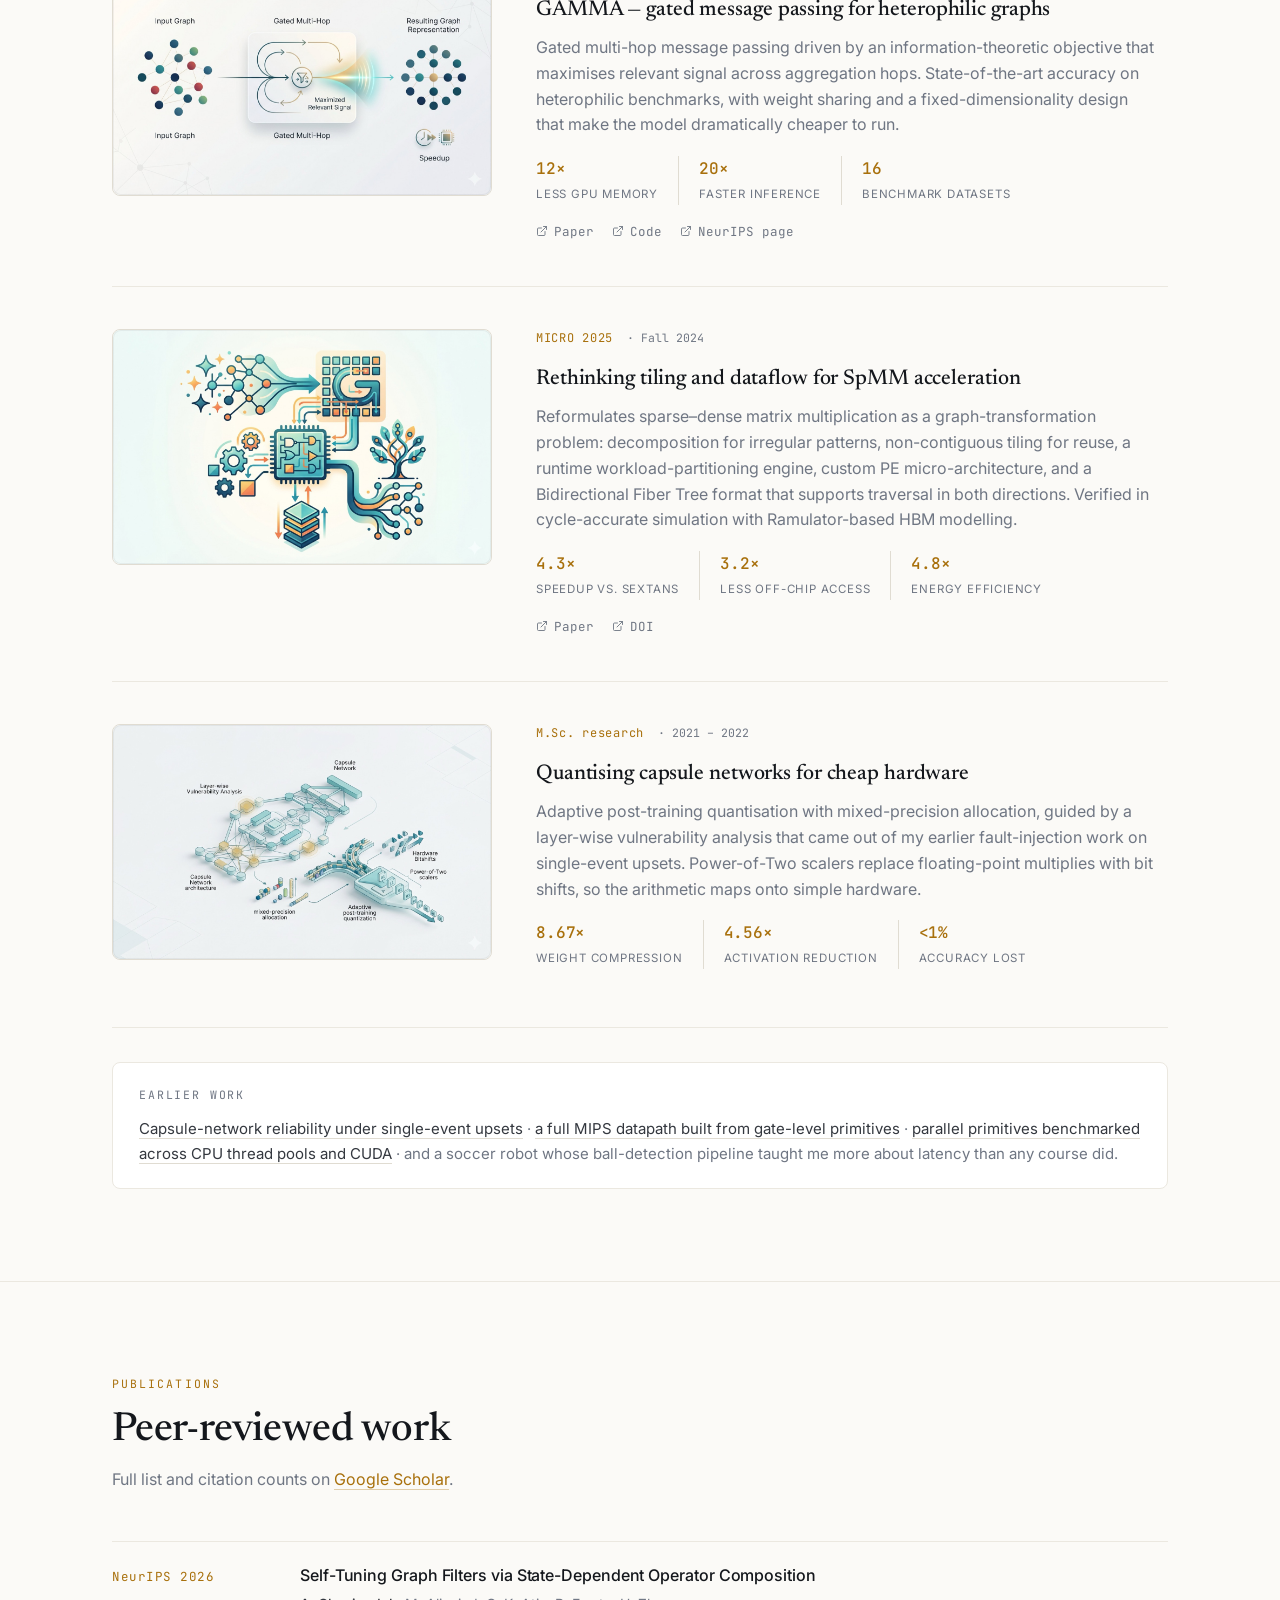
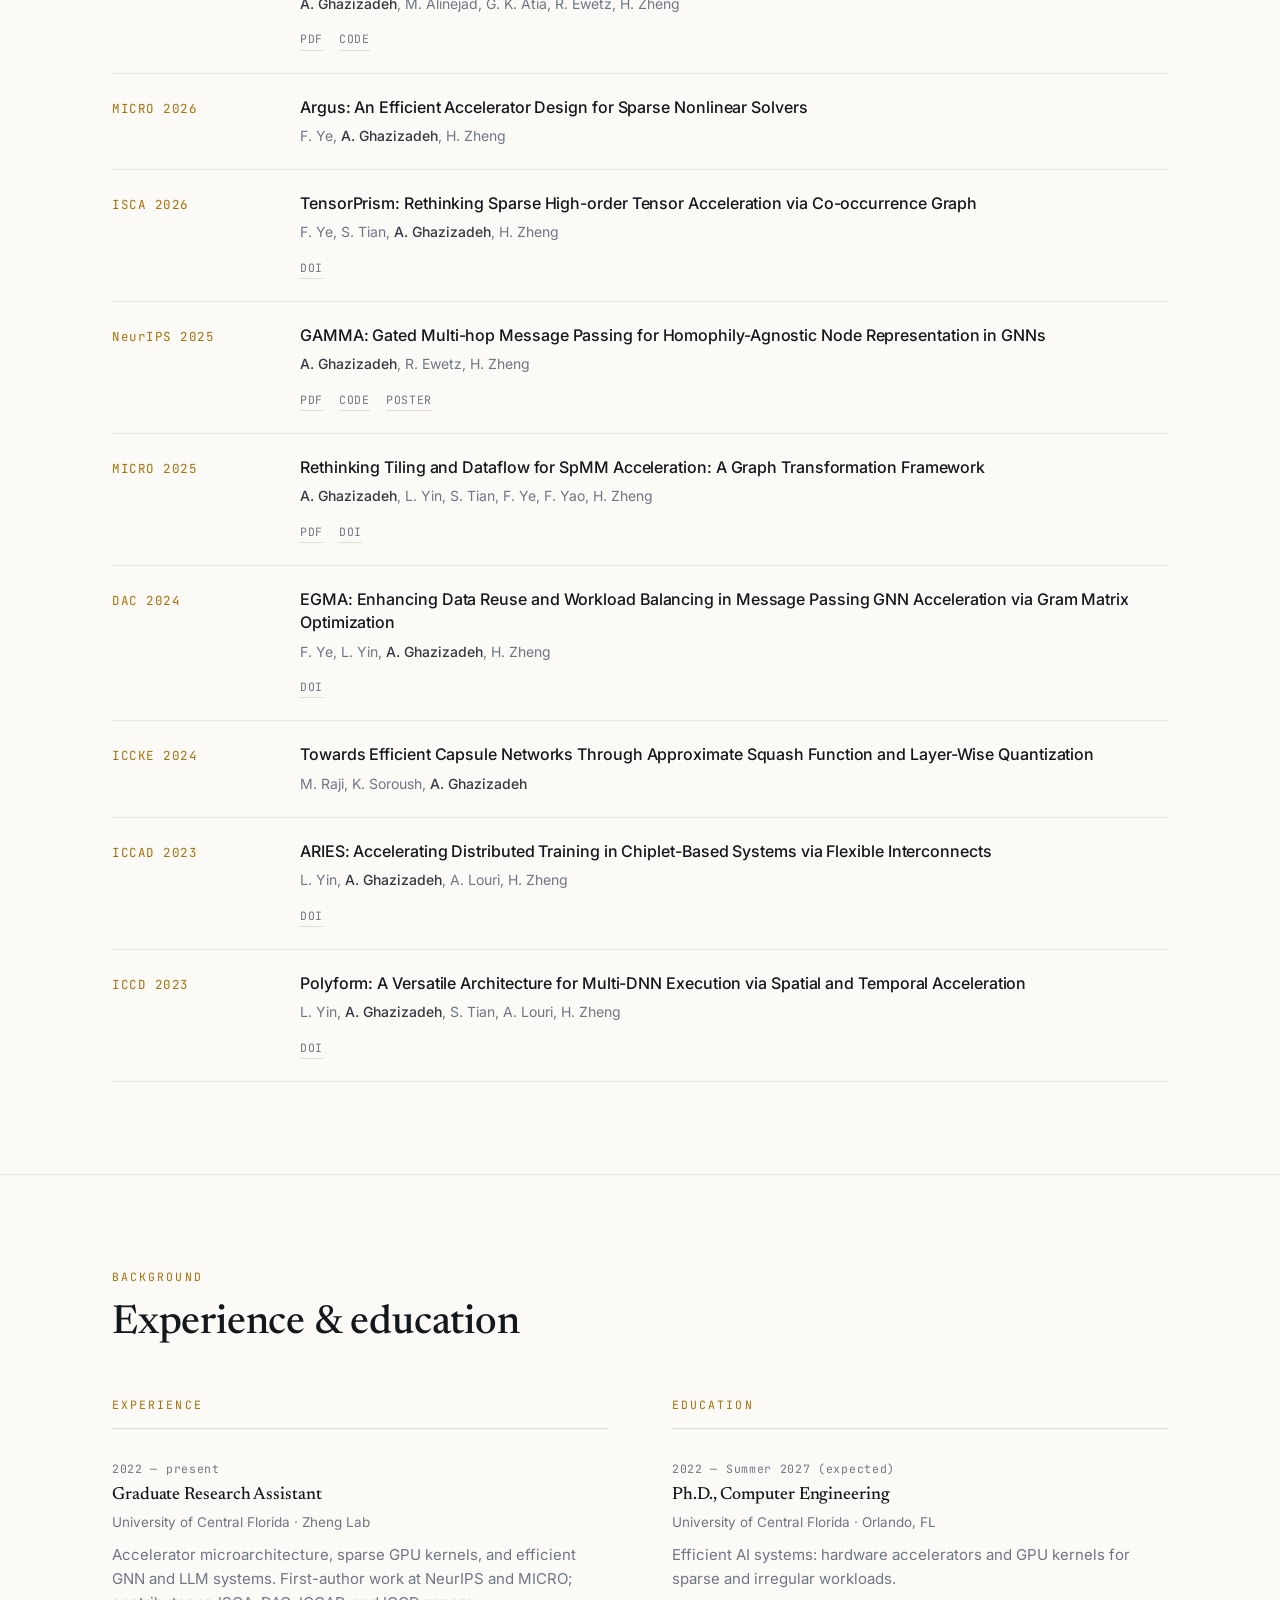
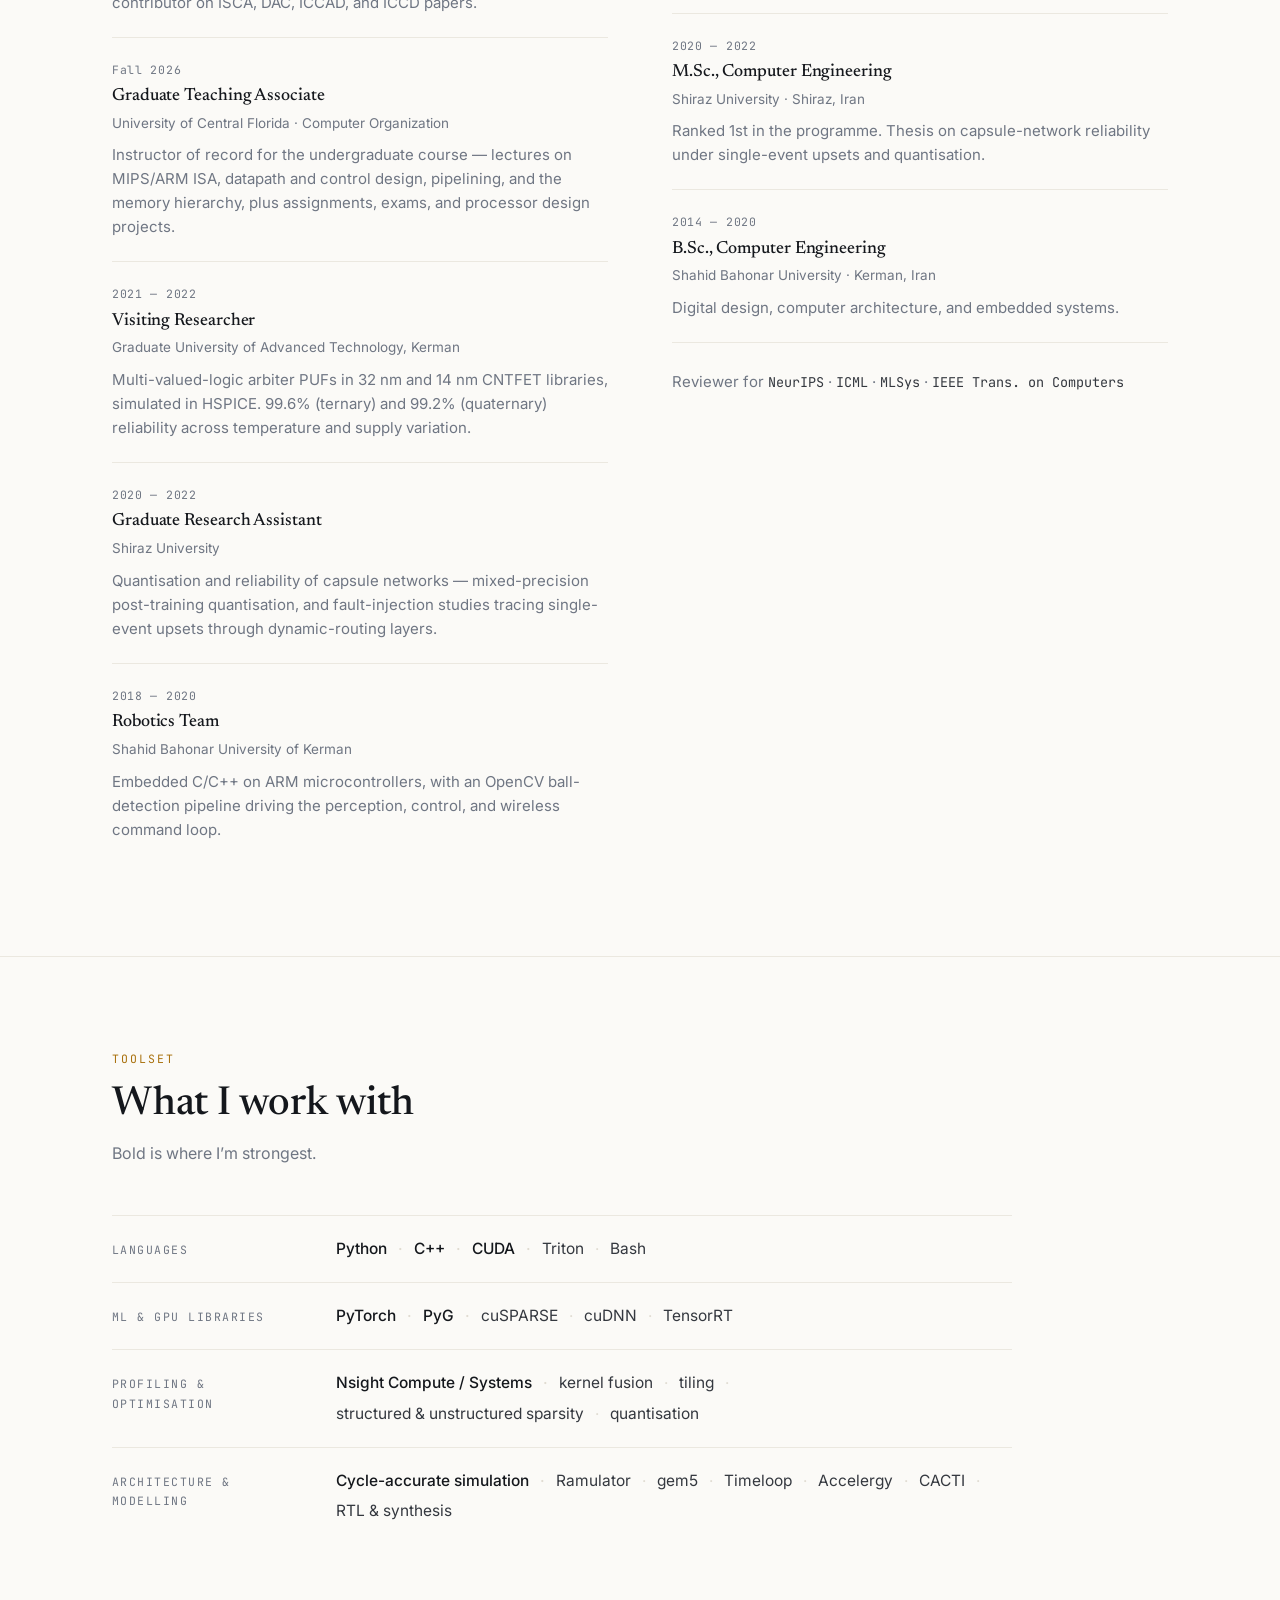
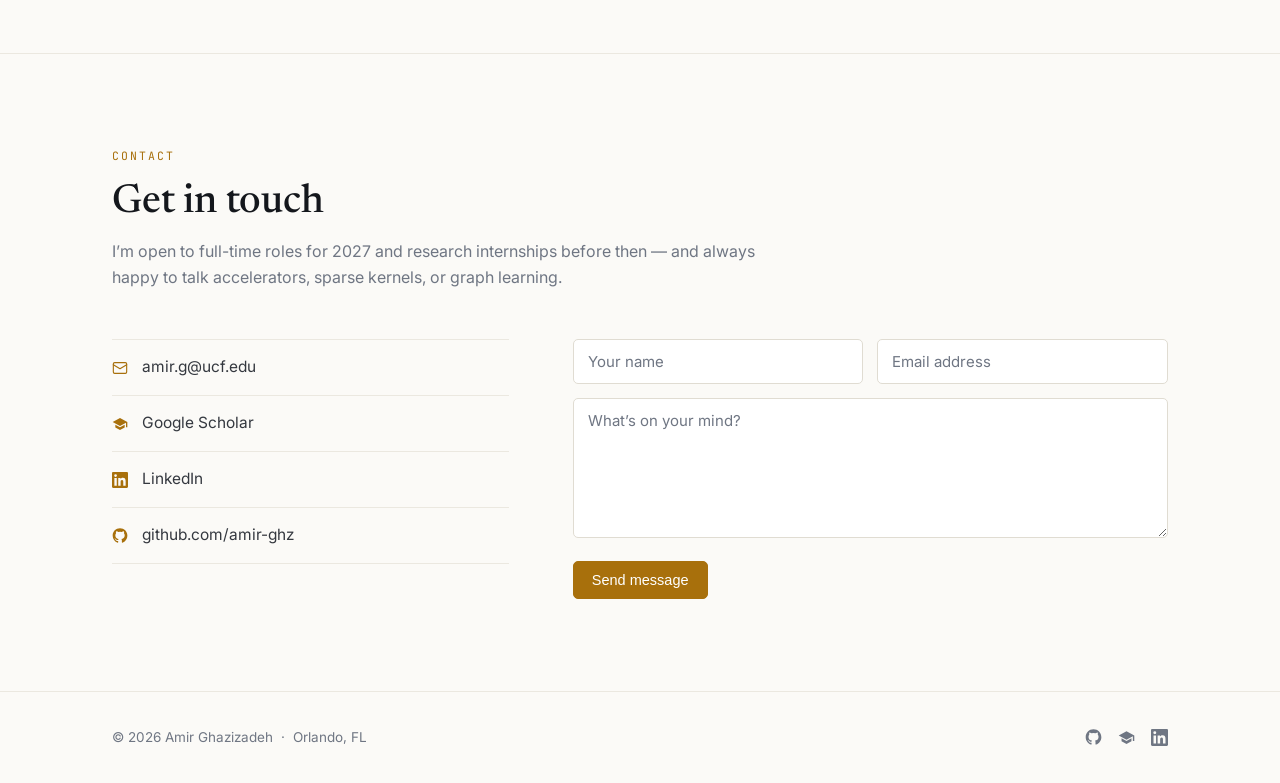
==== commit 740c33e3: "Add CASTOR (NeurIPS 2026) to research and publications New first entry in both "What I've been build" ====
--- a/index.html
+++ b/index.html
@@ -12,10 +12,18 @@
 <meta property="og:title" content="Amir Ghazizadeh — Accelerators &amp; GPU Kernels for Sparse AI">
 <meta property="og:description" content="Ph.D. candidate in Computer Engineering at UCF. Accelerator microarchitecture, CUDA kernels, and HW/SW co-design for sparse AI workloads. NeurIPS, ISCA, MICRO.">
 <meta property="og:url" content="https://amir-ghz.github.io/">
+<meta property="og:site_name" content="Amir Ghazizadeh">
+<meta property="og:locale" content="en_US">
+<meta property="og:image" content="https://amir-ghz.github.io/images/amir-avatar.jpg">
+<meta property="og:image:width" content="512">
+<meta property="og:image:height" content="512">
+<meta property="og:image:alt" content="Amir Ghazizadeh">
 <meta name="twitter:card" content="summary">
+<meta name="robots" content="index, follow, max-image-preview:large, max-snippet:-1">
 
 <link rel="preconnect" href="https://fonts.googleapis.com">
 <link rel="preconnect" href="https://fonts.gstatic.com" crossorigin>
+<link rel="alternate" type="application/rss+xml" title="Amir Ghazizadeh — Blog" href="https://amir-ghz.github.io/feed.xml">
 <link rel="stylesheet" href="css/site.css">
 
 <!-- set theme before paint to avoid a flash -->
@@ -179,6 +187,26 @@
 
     <article class="work reveal">
       <div class="work-thumb">
+        <img src="images/project/p-castor.jpg" alt="Diagram of one CASTOR propagation step: a node&rsquo;s current state and its smoothing residual feed a small router, which emits per-node mixing weights over low-pass smoothing, high-pass contrast, and identity; a momentum term carries the previous change into the next step." width="1400" height="870" loading="lazy" decoding="async">
+      </div>
+      <div class="work-body">
+        <p class="work-meta"><span class="work-venue">NeurIPS 2026</span><span class="work-when">Spring 2026</span></p>
+        <h3>CASTOR &mdash; a graph filter that tunes itself</h3>
+        <p>Most GNNs apply one fixed polynomial filter to every node in every layer. CASTOR makes the choice at each propagation step instead: a small router reads a node&rsquo;s current state alongside its initial one and mixes low-pass smoothing, high-pass contrast, and identity per node, while a learnable per-step momentum coefficient accelerates the iteration where it stalls and damps it where it runs away. One instance covers the whole homophily spectrum with no per-dataset changes.</p>
+        <ul class="metrics">
+          <li><b>2.07</b><span>Average rank</span></li>
+          <li><b>14</b><span>Benchmark datasets</span></li>
+          <li><b>Top-3</b><span>On every dataset</span></li>
+        </ul>
+        <div class="work-links">
+          <a href="PDFs/CASTOR.pdf" target="_blank" rel="noopener"><svg viewBox="0 0 24 24" fill="none" stroke="currentColor" stroke-width="1.8" stroke-linecap="round" stroke-linejoin="round"><path d="M18 13v6a2 2 0 0 1-2 2H5a2 2 0 0 1-2-2V8a2 2 0 0 1 2-2h6"/><path d="M15 3h6v6"/><path d="M10 14 21 3"/></svg>Paper</a>
+          <a href="https://github.com/amir-ghz/CASTOR" target="_blank" rel="noopener"><svg viewBox="0 0 24 24" fill="none" stroke="currentColor" stroke-width="1.8" stroke-linecap="round" stroke-linejoin="round"><path d="M18 13v6a2 2 0 0 1-2 2H5a2 2 0 0 1-2-2V8a2 2 0 0 1 2-2h6"/><path d="M15 3h6v6"/><path d="M10 14 21 3"/></svg>Code</a>
+        </div>
+      </div>
+    </article>
+
+    <article class="work reveal">
+      <div class="work-thumb">
         <img src="images/project/p-gnn-heterophilic.jpg" alt="Diagram of the GAMMA pipeline: an input graph feeds a gated multi-hop stage that maximises relevant signal, producing a compact graph representation." width="1400" height="870" loading="lazy" decoding="async">
       </div>
       <div class="work-body">
@@ -256,6 +284,18 @@
     </div>
 
     <div class="pubs reveal">
+
+      <div class="pub">
+        <span class="pub-venue">NeurIPS 2026</span>
+        <div>
+          <h3 class="pub-title">Self-Tuning Graph Filters via State-Dependent Operator Composition</h3>
+          <p class="pub-authors"><span class="self">A. Ghazizadeh</span>, M. Alinejad, G. K. Atia, R. Ewetz, H. Zheng</p>
+          <div class="pub-links">
+            <a href="PDFs/CASTOR.pdf" target="_blank" rel="noopener">PDF</a>
+            <a href="https://github.com/amir-ghz/CASTOR" target="_blank" rel="noopener">Code</a>
+          </div>
+        </div>
+      </div>
 
       <div class="pub">
         <span class="pub-venue">MICRO 2026</span>
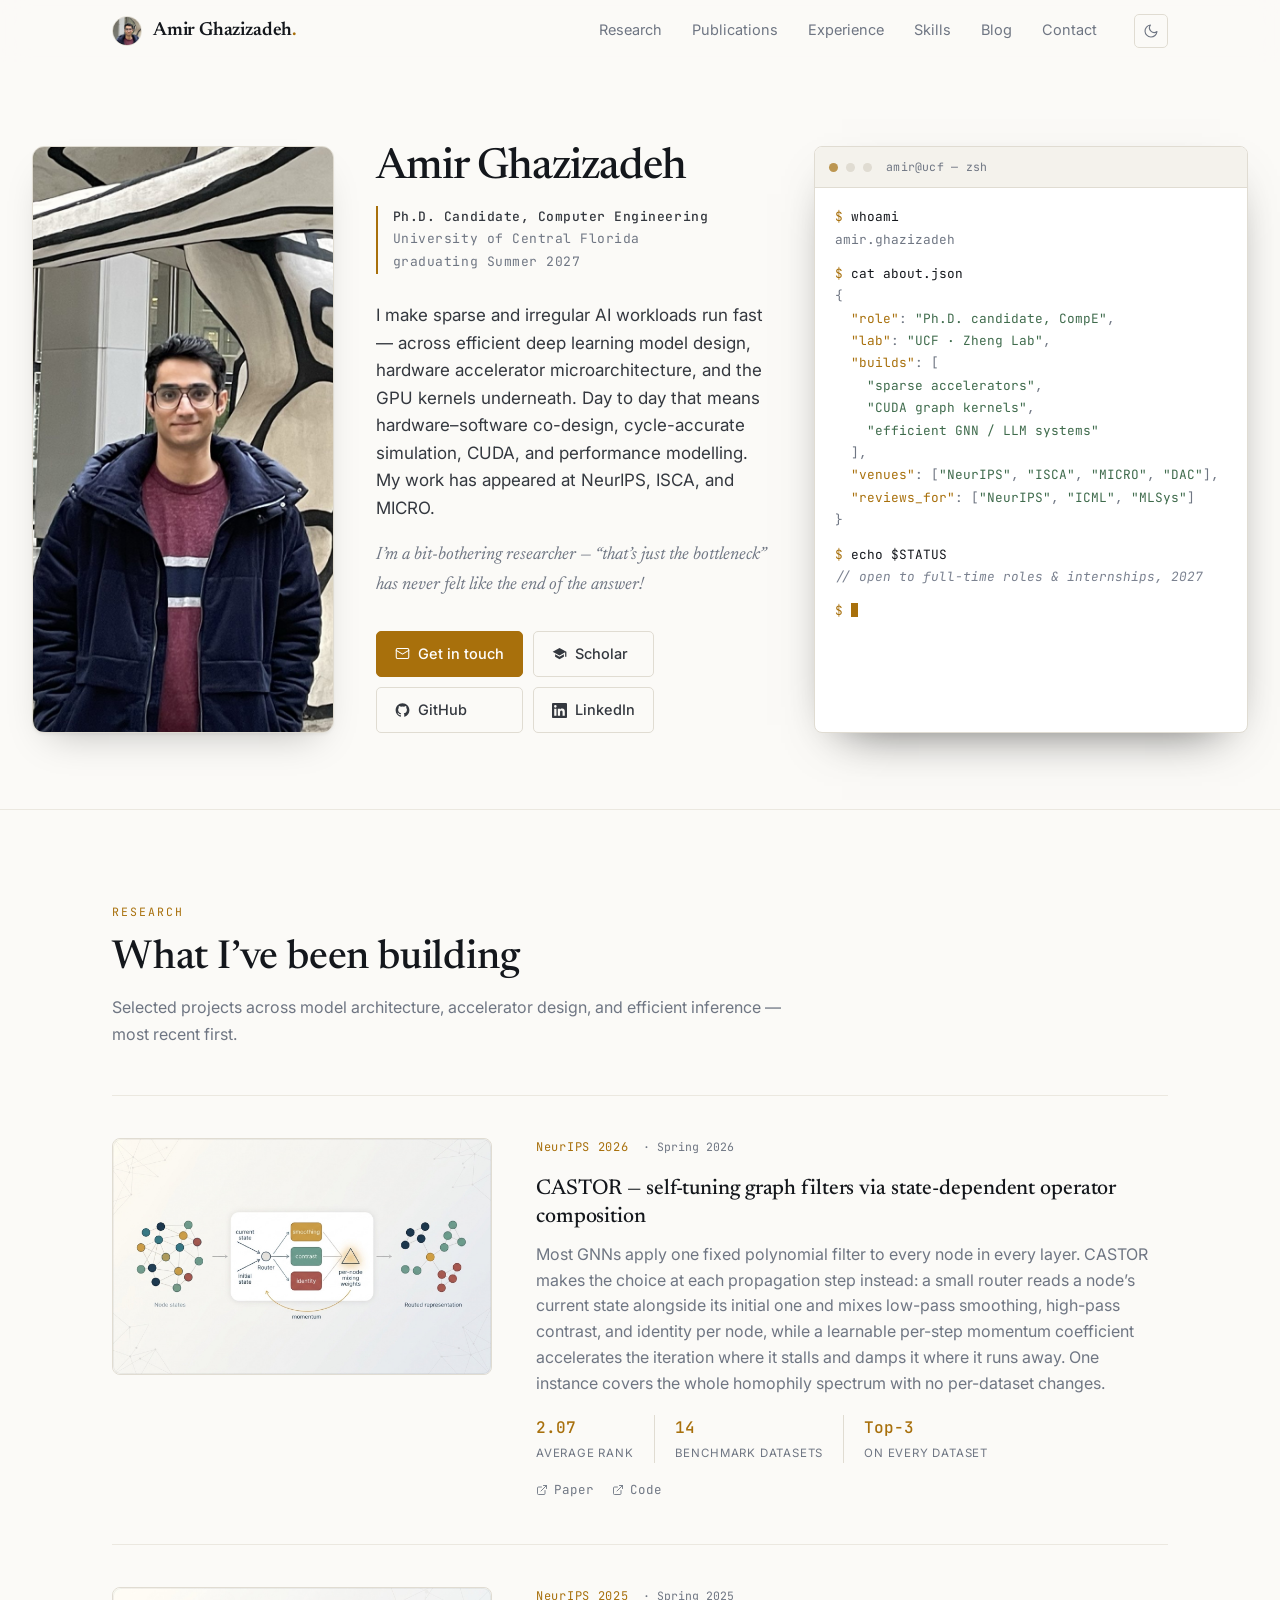
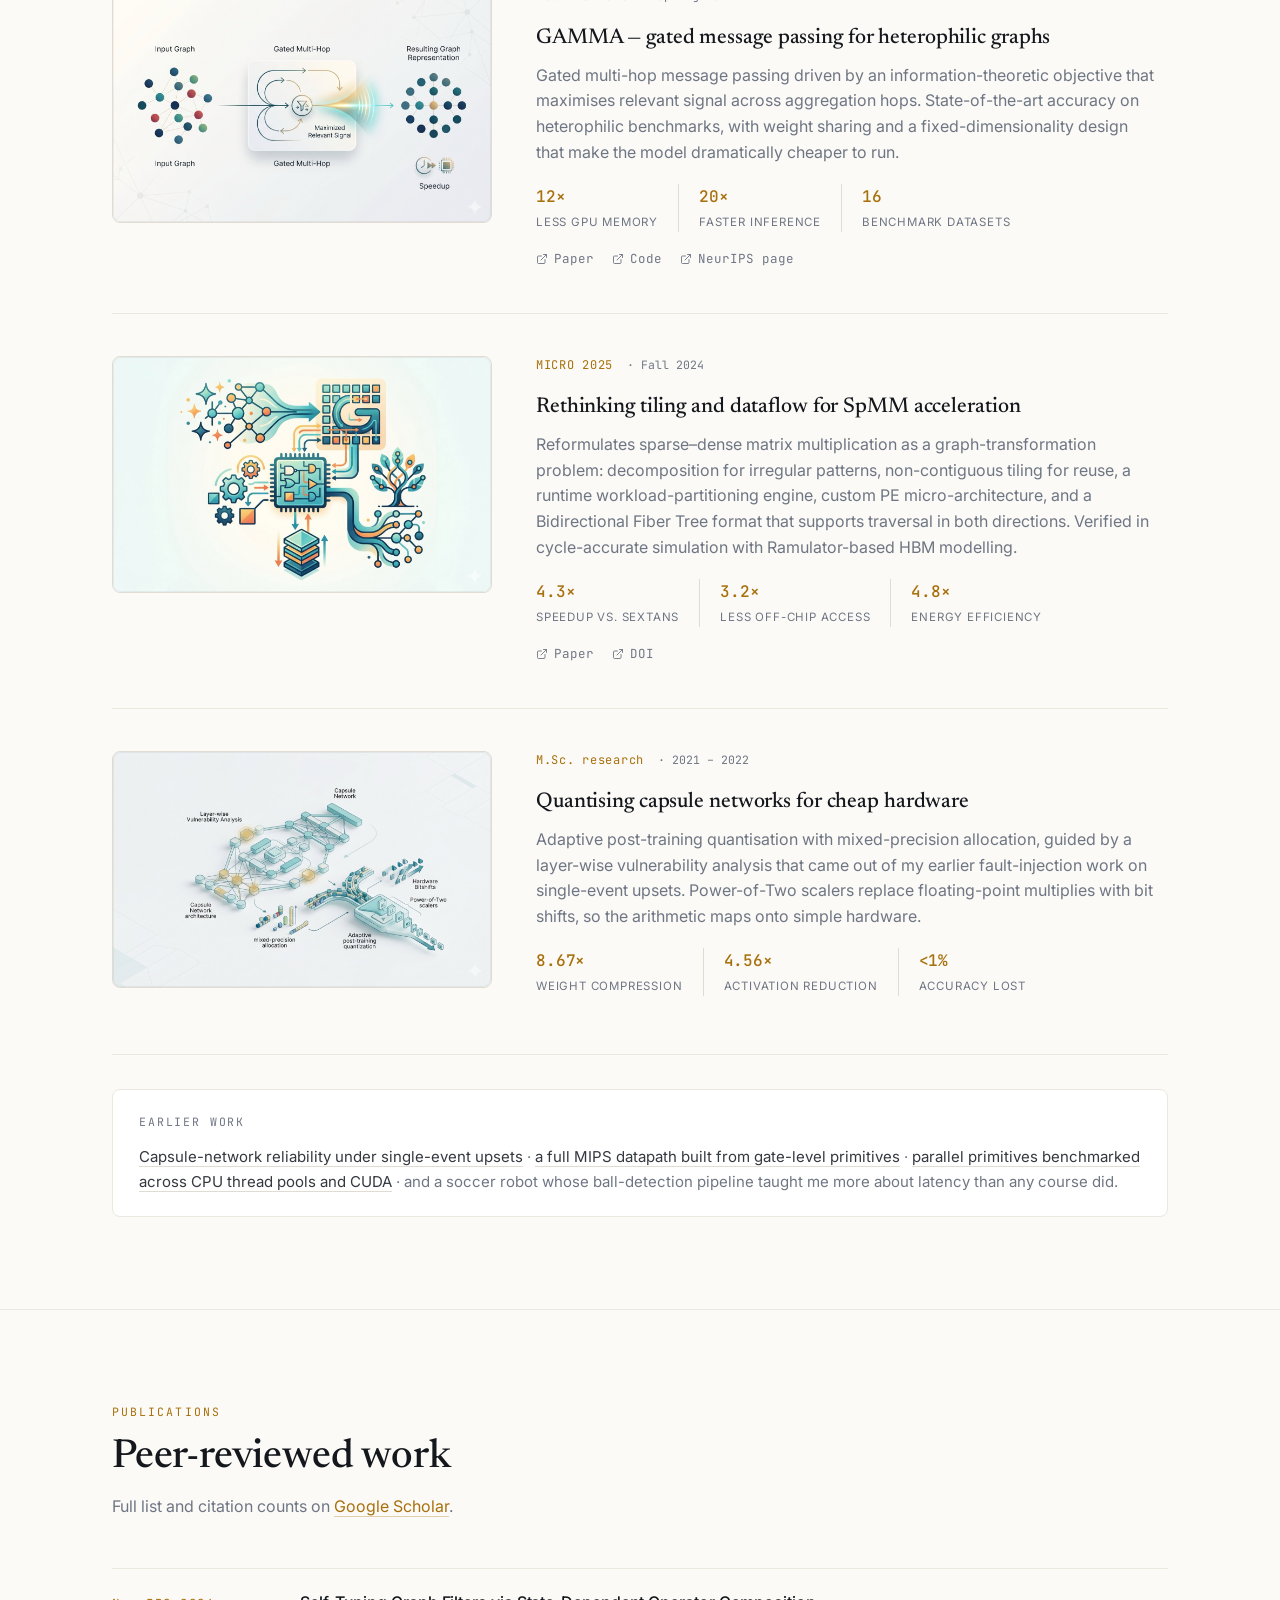
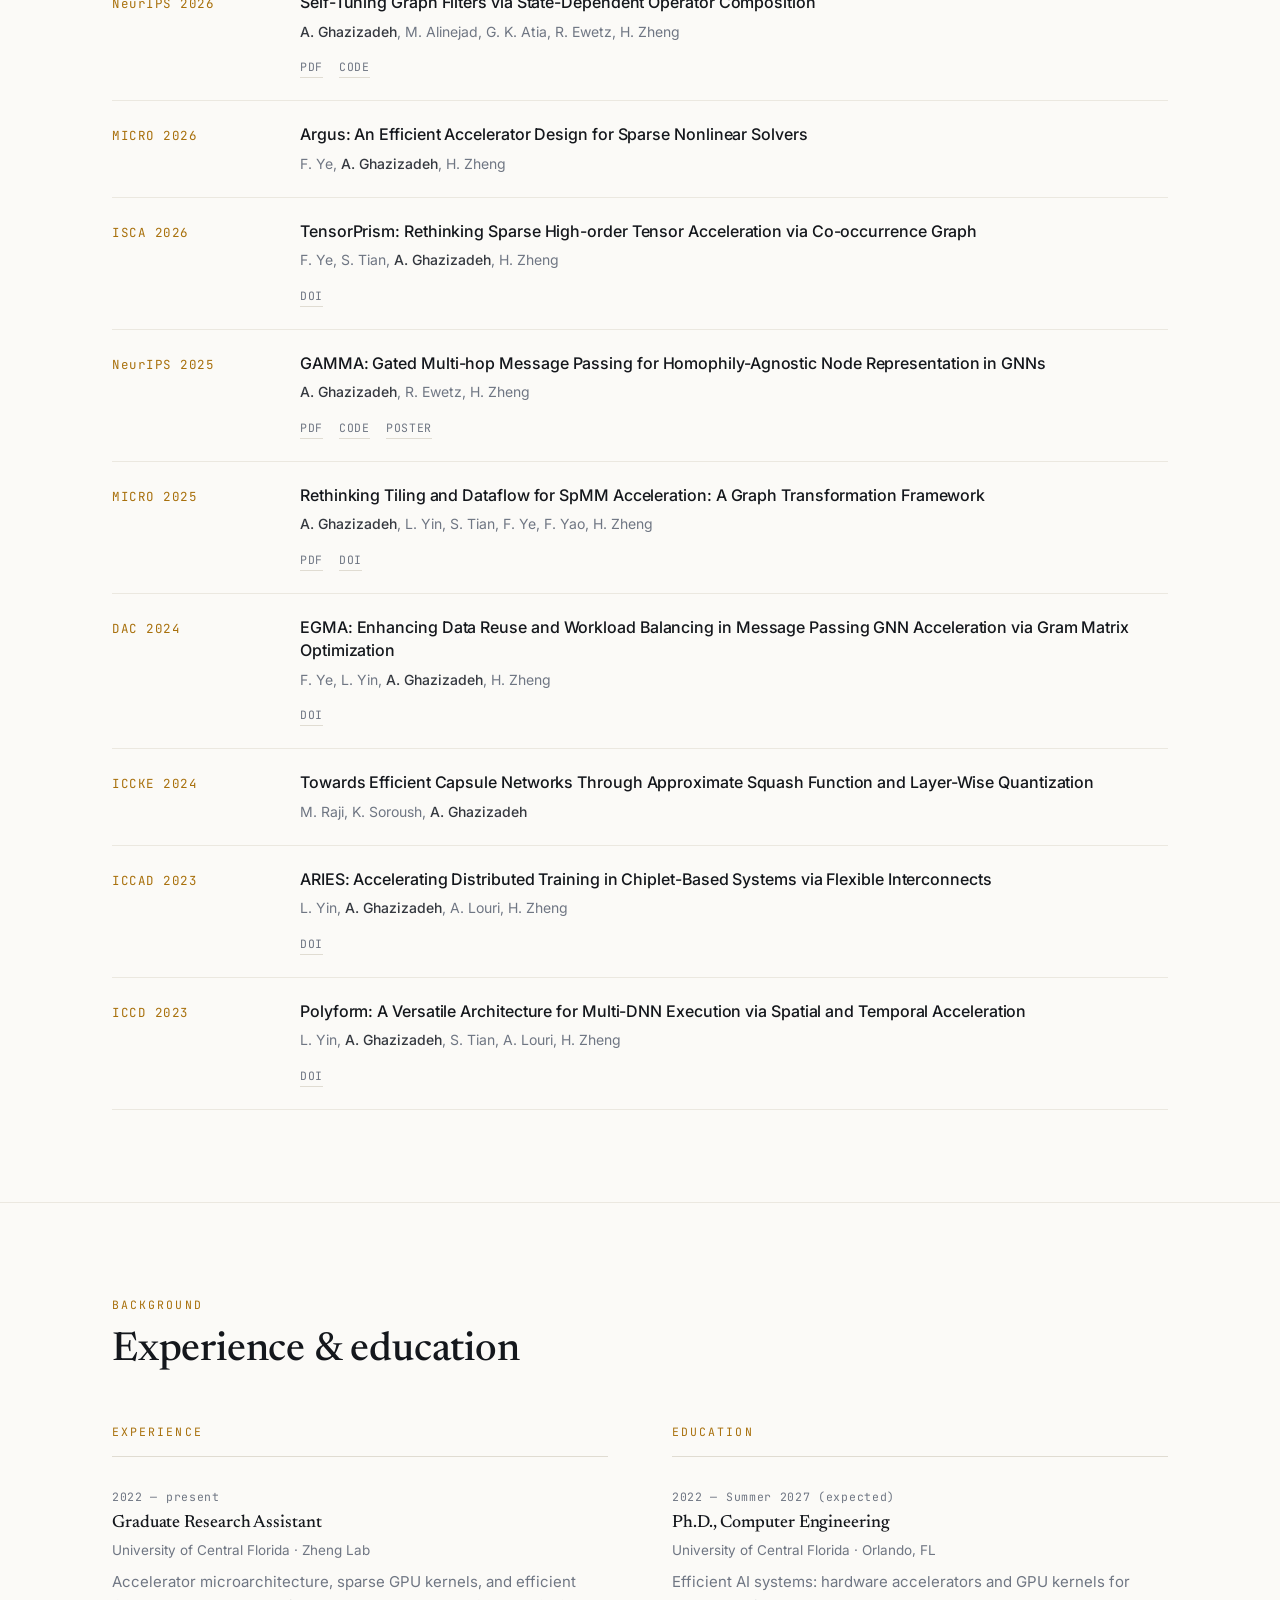
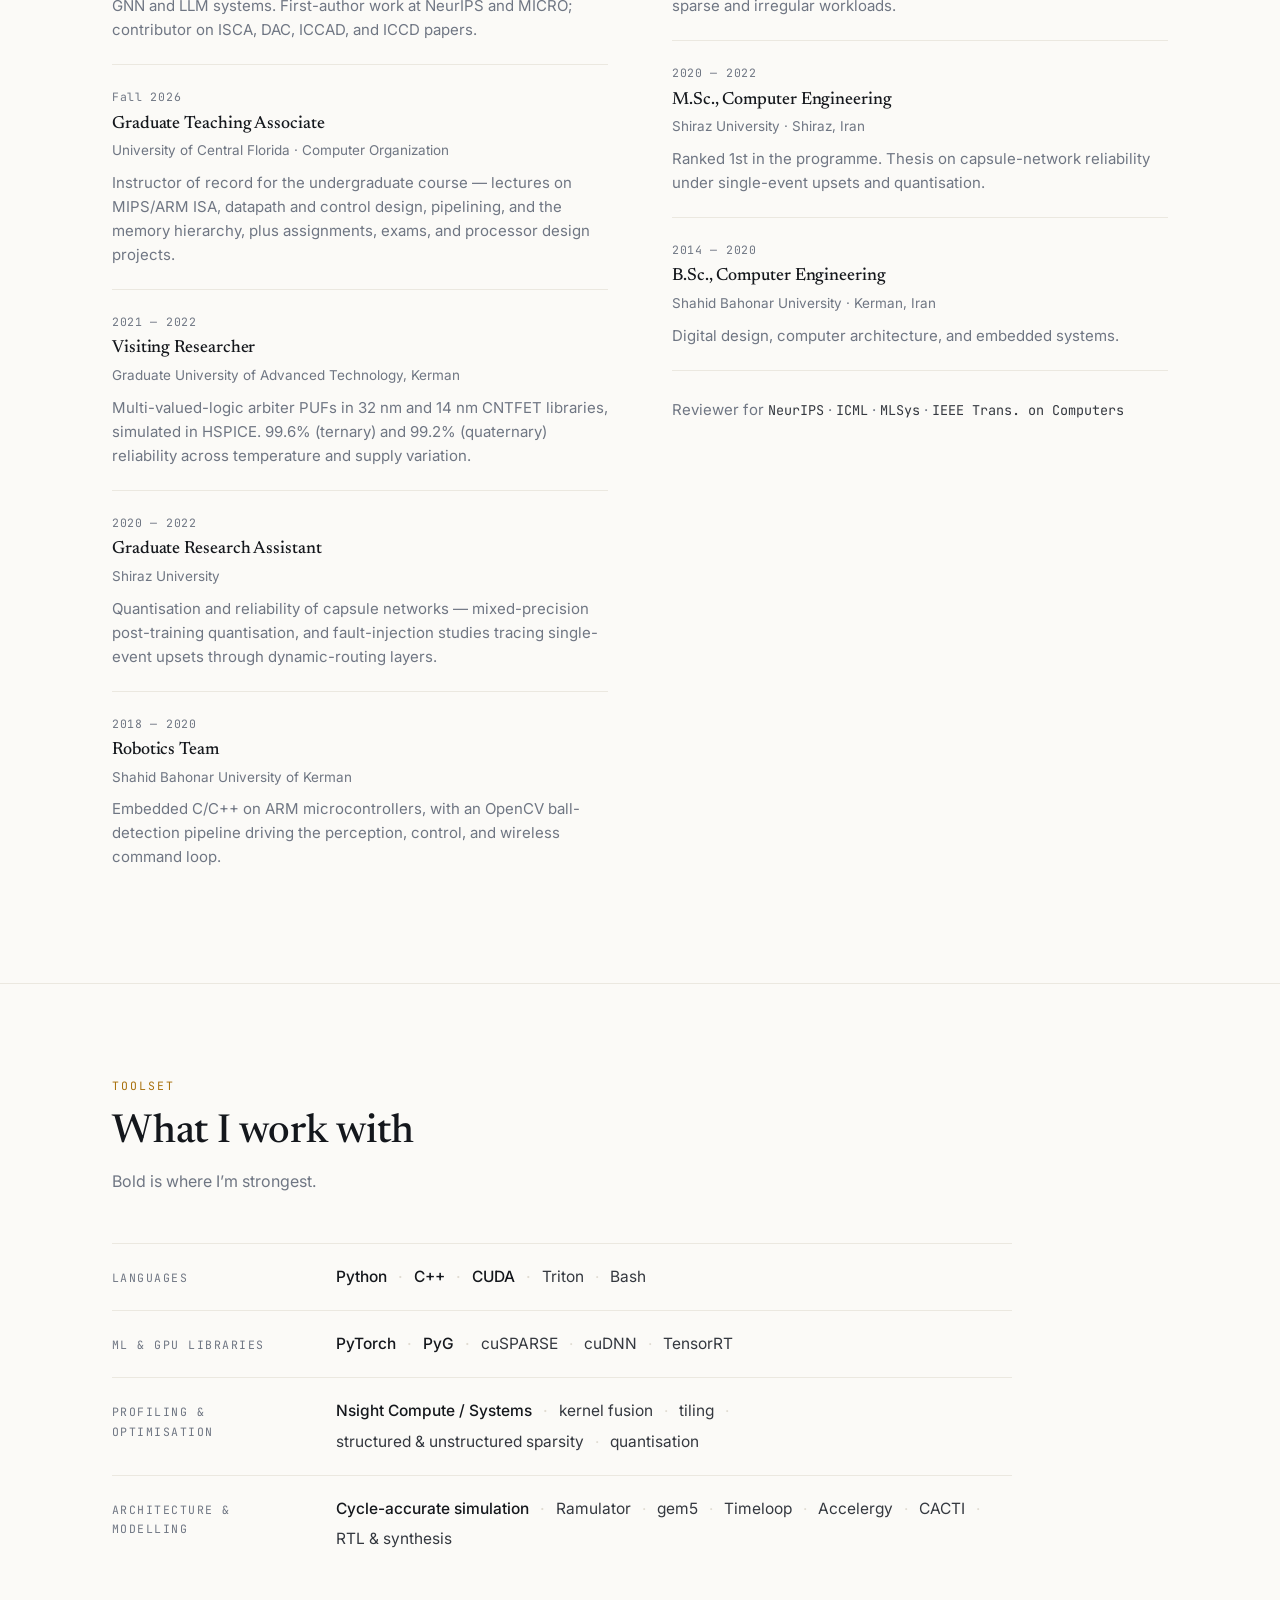
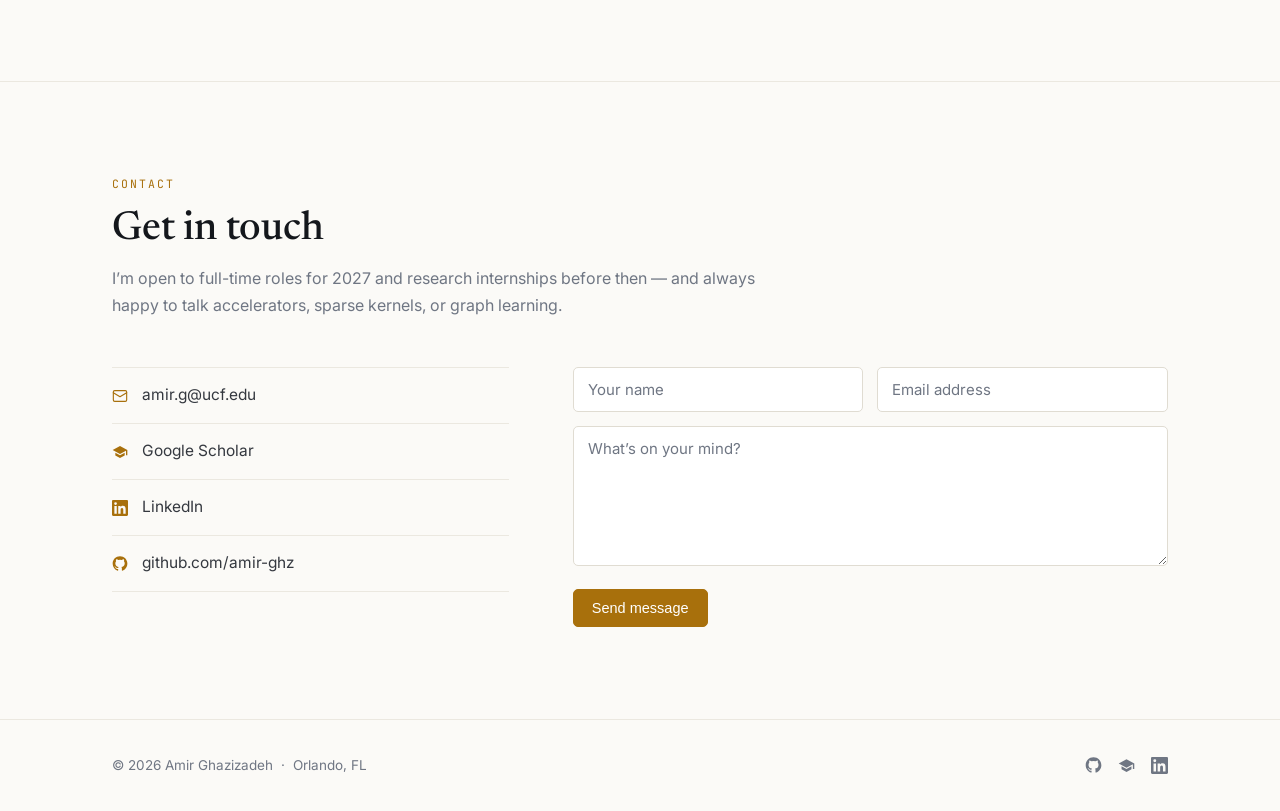
==== commit 4369cd01: "Use the paper title for the CASTOR card heading" ====
--- a/index.html
+++ b/index.html
@@ -191,7 +191,7 @@
       </div>
       <div class="work-body">
         <p class="work-meta"><span class="work-venue">NeurIPS 2026</span><span class="work-when">Spring 2026</span></p>
-        <h3>CASTOR &mdash; a graph filter that tunes itself</h3>
+        <h3>CASTOR &mdash; self-tuning graph filters via state-dependent operator composition</h3>
         <p>Most GNNs apply one fixed polynomial filter to every node in every layer. CASTOR makes the choice at each propagation step instead: a small router reads a node&rsquo;s current state alongside its initial one and mixes low-pass smoothing, high-pass contrast, and identity per node, while a learnable per-step momentum coefficient accelerates the iteration where it stalls and damps it where it runs away. One instance covers the whole homophily spectrum with no per-dataset changes.</p>
         <ul class="metrics">
           <li><b>2.07</b><span>Average rank</span></li>
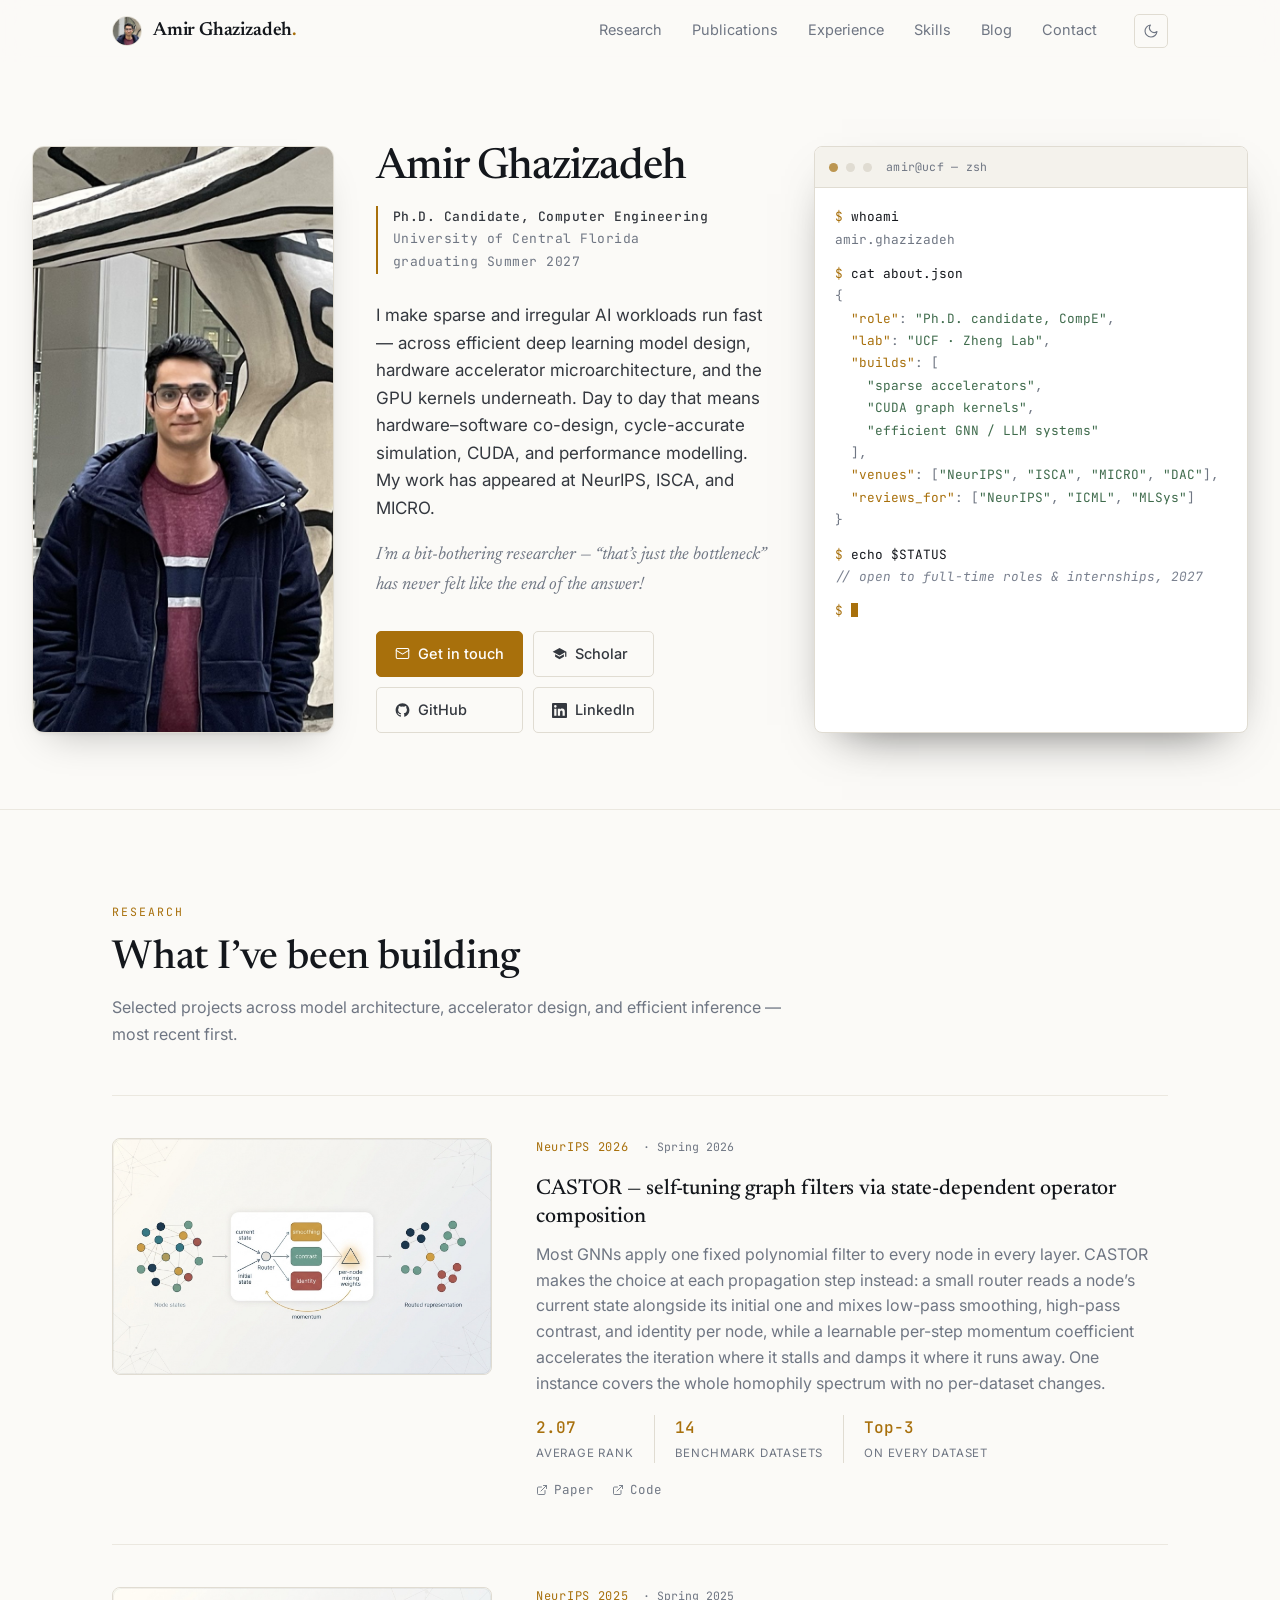
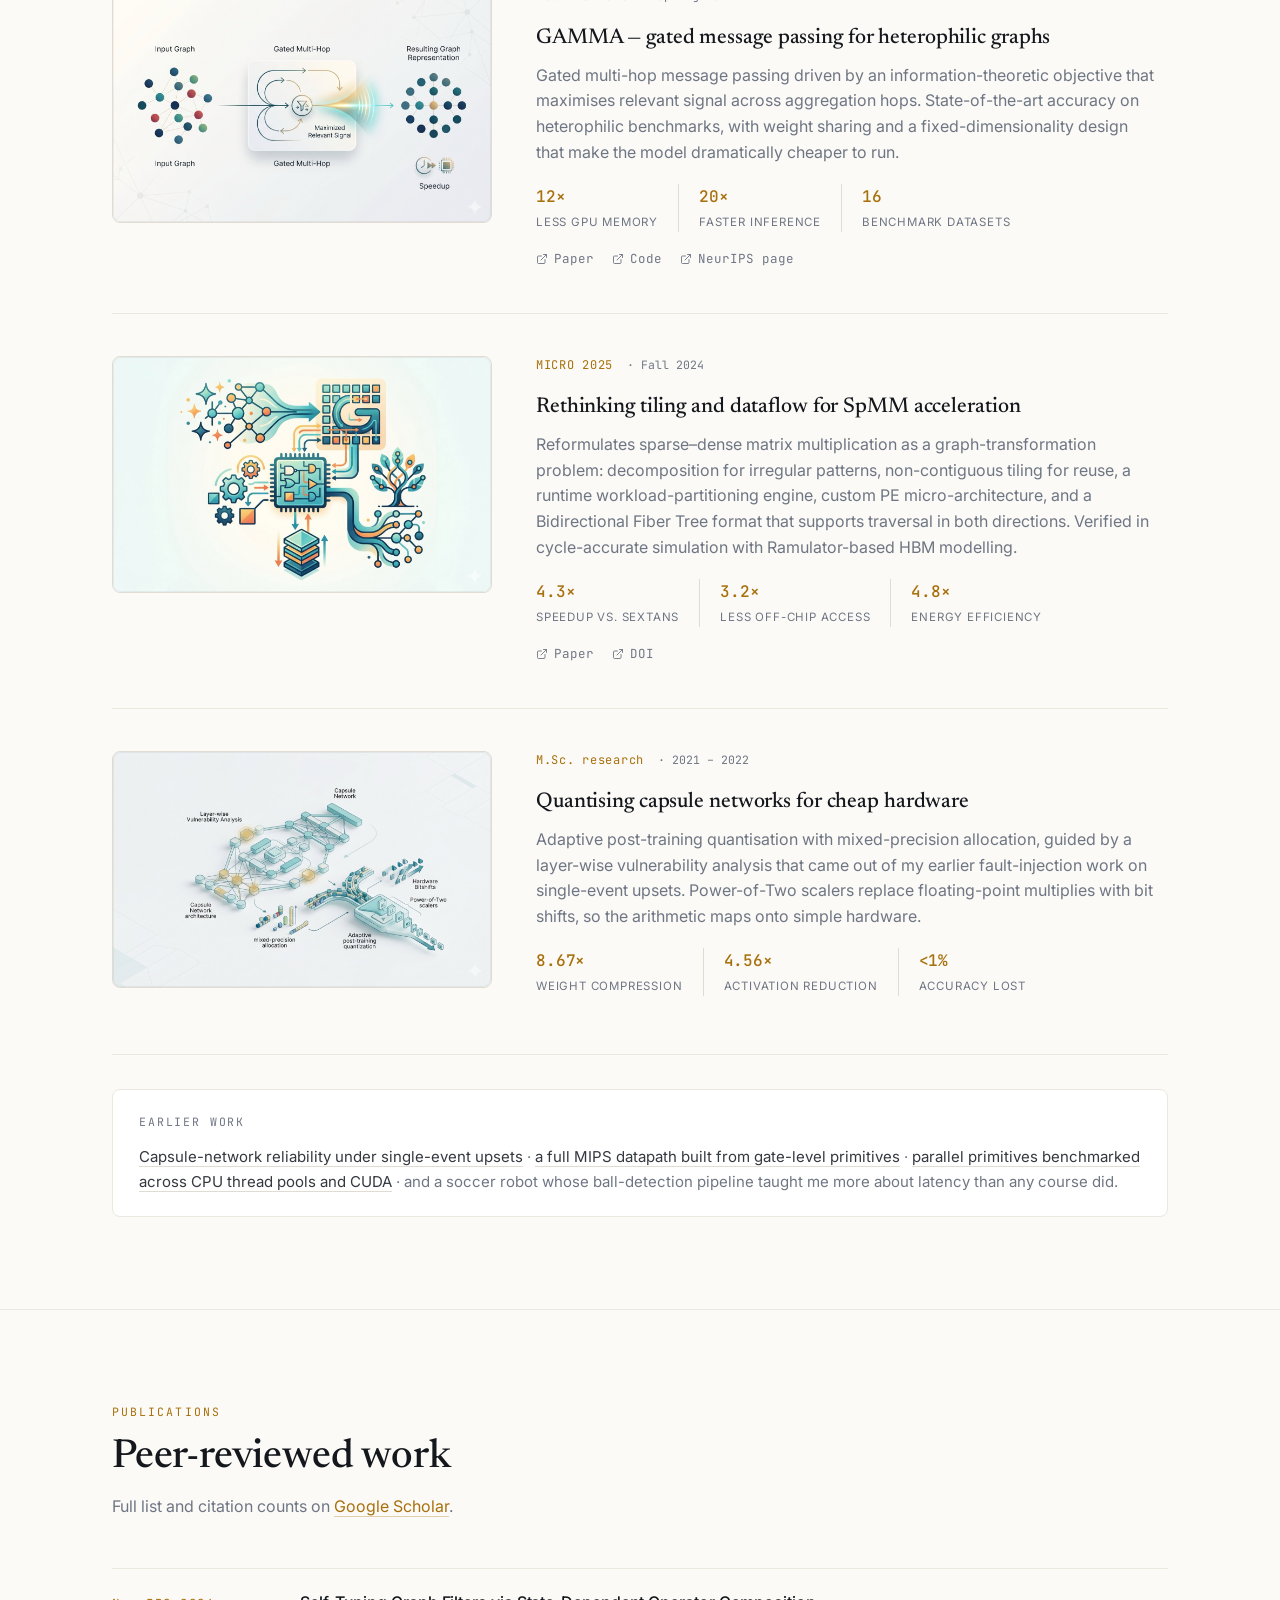
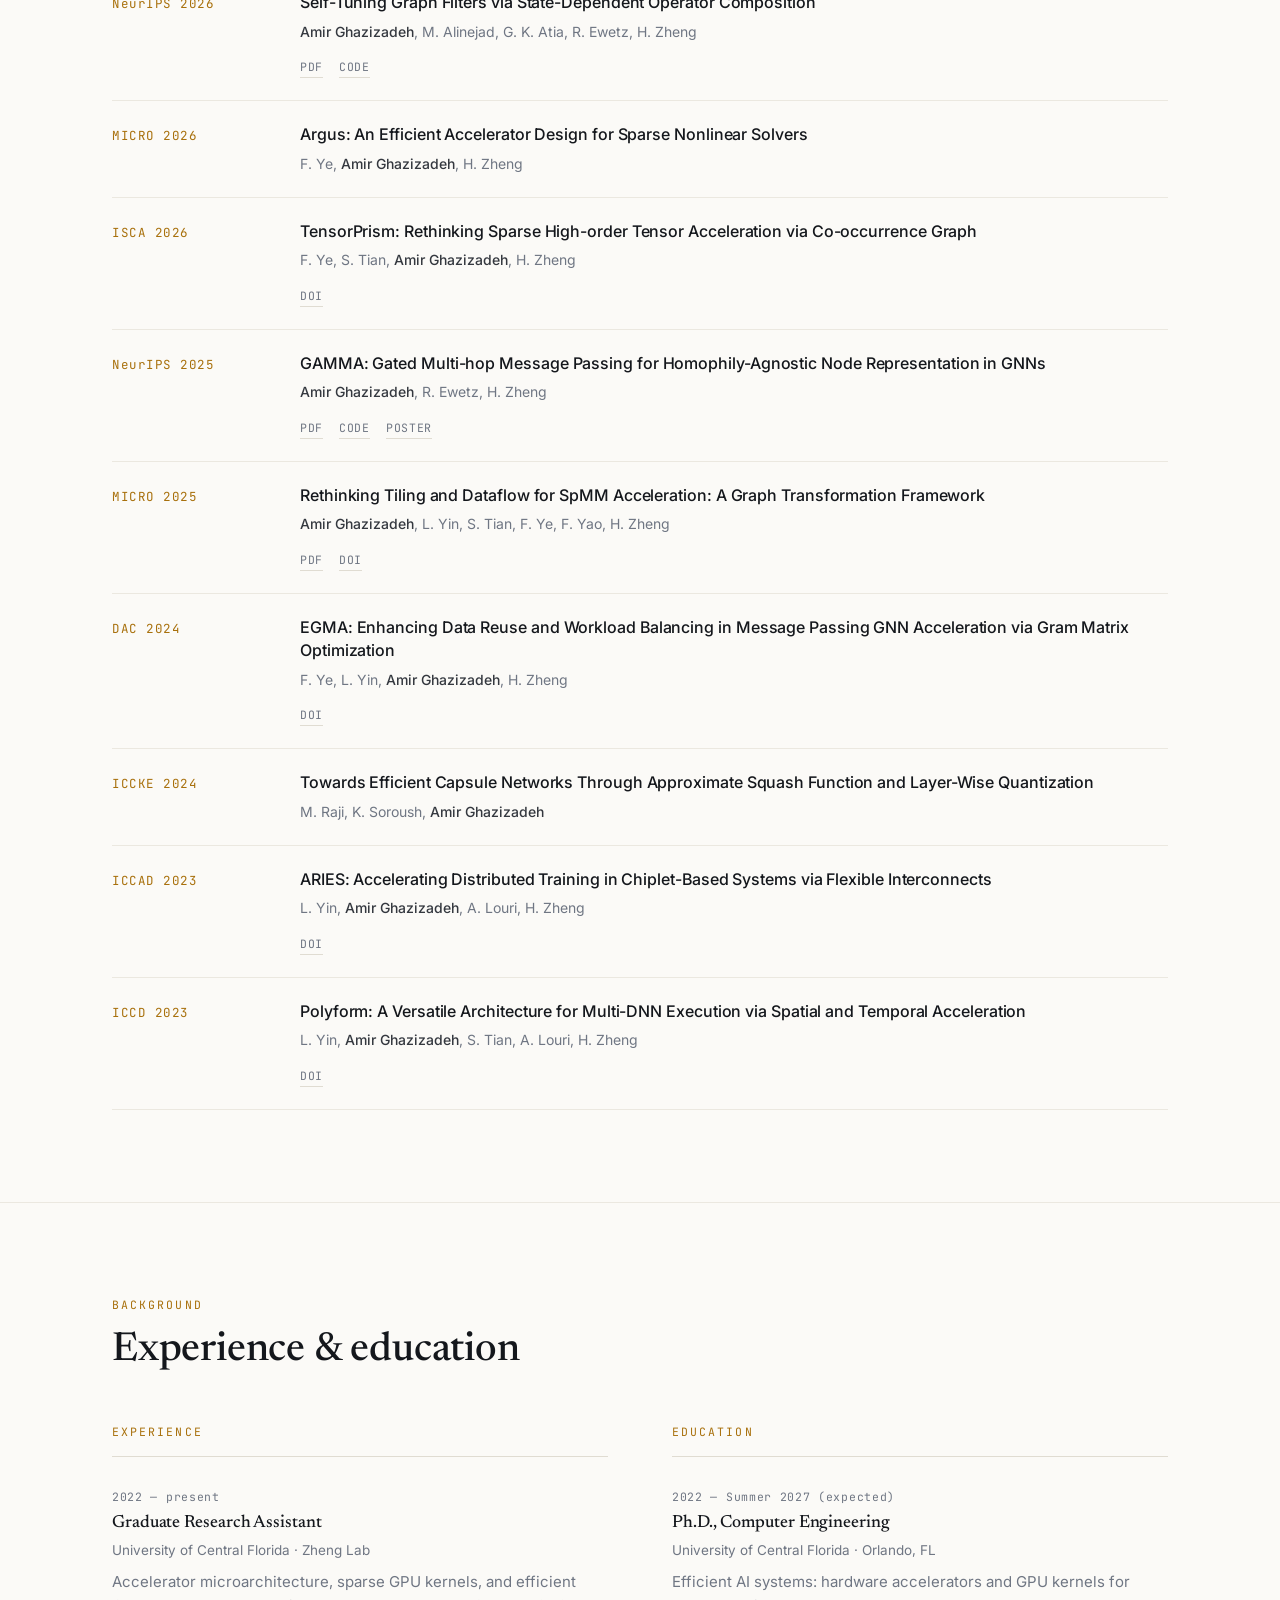
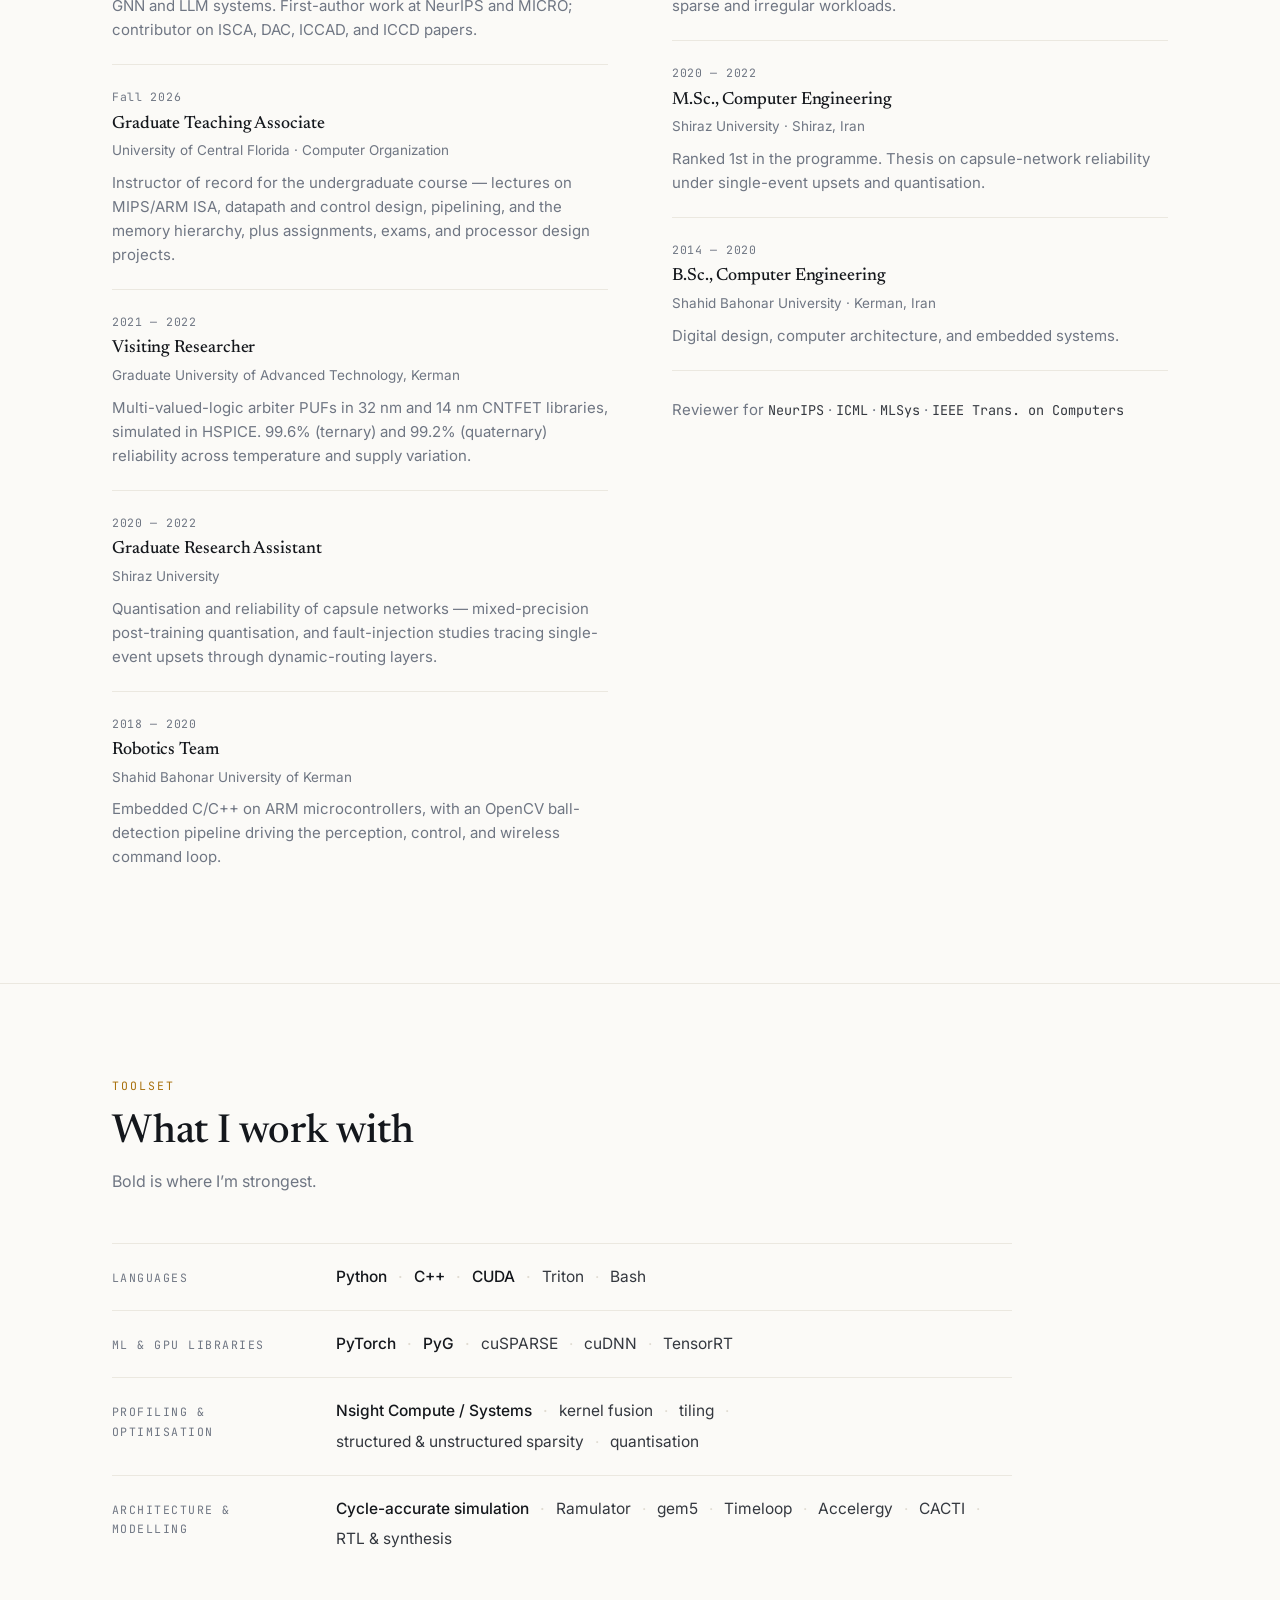
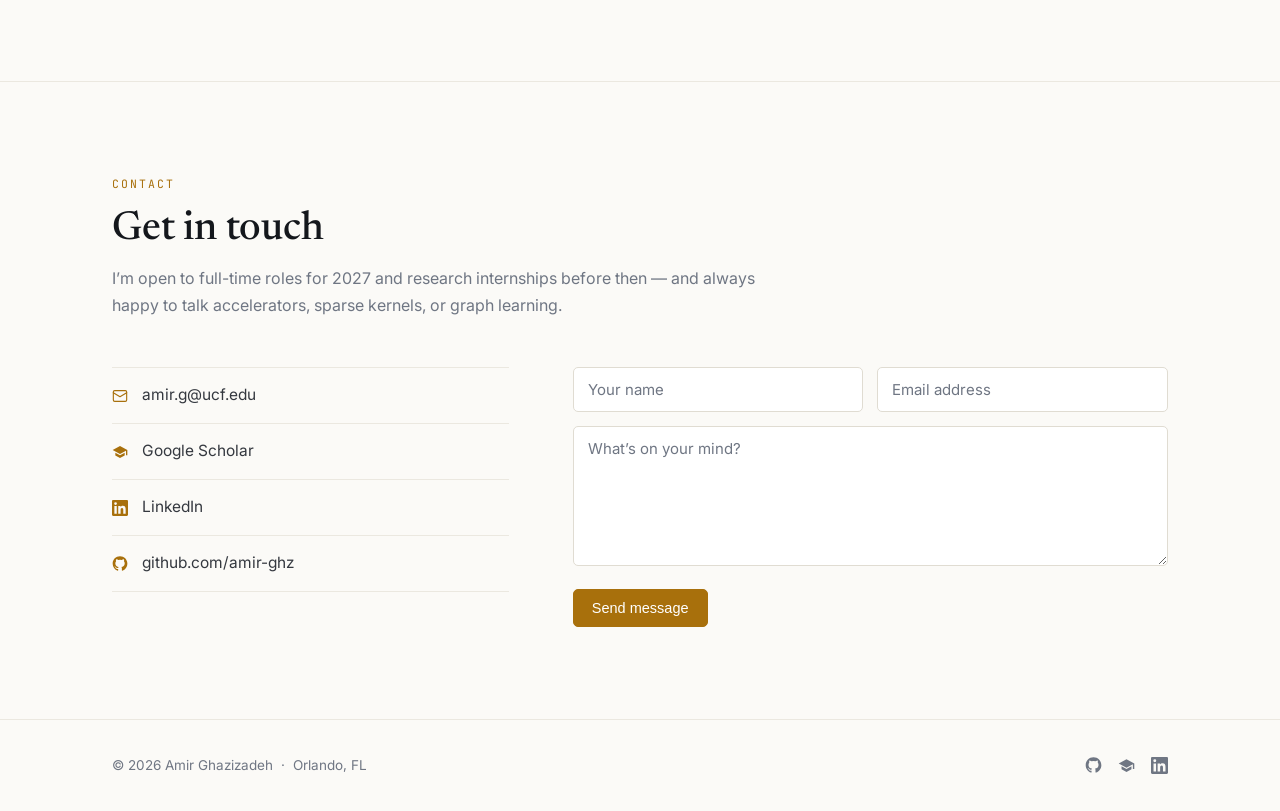
==== commit da337fb0: "Spell out Amir Ghazizadeh in full across the publications list" ====
--- a/index.html
+++ b/index.html
@@ -289,7 +289,7 @@
         <span class="pub-venue">NeurIPS 2026</span>
         <div>
           <h3 class="pub-title">Self-Tuning Graph Filters via State-Dependent Operator Composition</h3>
-          <p class="pub-authors"><span class="self">A. Ghazizadeh</span>, M. Alinejad, G. K. Atia, R. Ewetz, H. Zheng</p>
+          <p class="pub-authors"><span class="self">Amir Ghazizadeh</span>, M. Alinejad, G. K. Atia, R. Ewetz, H. Zheng</p>
           <div class="pub-links">
             <a href="PDFs/CASTOR.pdf" target="_blank" rel="noopener">PDF</a>
             <a href="https://github.com/amir-ghz/CASTOR" target="_blank" rel="noopener">Code</a>
@@ -301,7 +301,7 @@
         <span class="pub-venue">MICRO 2026</span>
         <div>
           <h3 class="pub-title">Argus: An Efficient Accelerator Design for Sparse Nonlinear Solvers</h3>
-          <p class="pub-authors">F. Ye, <span class="self">A. Ghazizadeh</span>, H. Zheng</p>
+          <p class="pub-authors">F. Ye, <span class="self">Amir Ghazizadeh</span>, H. Zheng</p>
         </div>
       </div>
 
@@ -309,7 +309,7 @@
         <span class="pub-venue">ISCA 2026</span>
         <div>
           <h3 class="pub-title">TensorPrism: Rethinking Sparse High-order Tensor Acceleration via Co-occurrence Graph</h3>
-          <p class="pub-authors">F. Ye, S. Tian, <span class="self">A. Ghazizadeh</span>, H. Zheng</p>
+          <p class="pub-authors">F. Ye, S. Tian, <span class="self">Amir Ghazizadeh</span>, H. Zheng</p>
           <div class="pub-links"><a href="https://doi.org/10.1109/ISCA66397.2026.00035" target="_blank" rel="noopener">DOI</a></div>
         </div>
       </div>
@@ -318,7 +318,7 @@
         <span class="pub-venue">NeurIPS 2025</span>
         <div>
           <h3 class="pub-title">GAMMA: Gated Multi-hop Message Passing for Homophily-Agnostic Node Representation in GNNs</h3>
-          <p class="pub-authors"><span class="self">A. Ghazizadeh</span>, R. Ewetz, H. Zheng</p>
+          <p class="pub-authors"><span class="self">Amir Ghazizadeh</span>, R. Ewetz, H. Zheng</p>
           <div class="pub-links">
             <a href="PDFs/GAMMA.pdf" target="_blank" rel="noopener">PDF</a>
             <a href="https://github.com/amir-ghz/GAMMA" target="_blank" rel="noopener">Code</a>
@@ -331,7 +331,7 @@
         <span class="pub-venue">MICRO 2025</span>
         <div>
           <h3 class="pub-title">Rethinking Tiling and Dataflow for SpMM Acceleration: A Graph Transformation Framework</h3>
-          <p class="pub-authors"><span class="self">A. Ghazizadeh</span>, L. Yin, S. Tian, F. Ye, F. Yao, H. Zheng</p>
+          <p class="pub-authors"><span class="self">Amir Ghazizadeh</span>, L. Yin, S. Tian, F. Ye, F. Yao, H. Zheng</p>
           <div class="pub-links">
             <a href="PDFs/micro25-Aquila.pdf" target="_blank" rel="noopener">PDF</a>
             <a href="https://doi.org/10.1145/3725843.3756128" target="_blank" rel="noopener">DOI</a>
@@ -343,7 +343,7 @@
         <span class="pub-venue">DAC 2024</span>
         <div>
           <h3 class="pub-title">EGMA: Enhancing Data Reuse and Workload Balancing in Message Passing GNN Acceleration via Gram Matrix Optimization</h3>
-          <p class="pub-authors">F. Ye, L. Yin, <span class="self">A. Ghazizadeh</span>, H. Zheng</p>
+          <p class="pub-authors">F. Ye, L. Yin, <span class="self">Amir Ghazizadeh</span>, H. Zheng</p>
           <div class="pub-links"><a href="https://doi.org/10.1145/3649329.3655962" target="_blank" rel="noopener">DOI</a></div>
         </div>
       </div>
@@ -352,7 +352,7 @@
         <span class="pub-venue">ICCKE 2024</span>
         <div>
           <h3 class="pub-title">Towards Efficient Capsule Networks Through Approximate Squash Function and Layer-Wise Quantization</h3>
-          <p class="pub-authors">M. Raji, K. Soroush, <span class="self">A. Ghazizadeh</span></p>
+          <p class="pub-authors">M. Raji, K. Soroush, <span class="self">Amir Ghazizadeh</span></p>
         </div>
       </div>
 
@@ -360,7 +360,7 @@
         <span class="pub-venue">ICCAD 2023</span>
         <div>
           <h3 class="pub-title">ARIES: Accelerating Distributed Training in Chiplet-Based Systems via Flexible Interconnects</h3>
-          <p class="pub-authors">L. Yin, <span class="self">A. Ghazizadeh</span>, A. Louri, H. Zheng</p>
+          <p class="pub-authors">L. Yin, <span class="self">Amir Ghazizadeh</span>, A. Louri, H. Zheng</p>
           <div class="pub-links"><a href="https://doi.org/10.1109/ICCAD57390.2023.10323955" target="_blank" rel="noopener">DOI</a></div>
         </div>
       </div>
@@ -369,7 +369,7 @@
         <span class="pub-venue">ICCD 2023</span>
         <div>
           <h3 class="pub-title">Polyform: A Versatile Architecture for Multi-DNN Execution via Spatial and Temporal Acceleration</h3>
-          <p class="pub-authors">L. Yin, <span class="self">A. Ghazizadeh</span>, S. Tian, A. Louri, H. Zheng</p>
+          <p class="pub-authors">L. Yin, <span class="self">Amir Ghazizadeh</span>, S. Tian, A. Louri, H. Zheng</p>
           <div class="pub-links"><a href="https://doi.org/10.1109/ICCD58817.2023.00033" target="_blank" rel="noopener">DOI</a></div>
         </div>
       </div>
